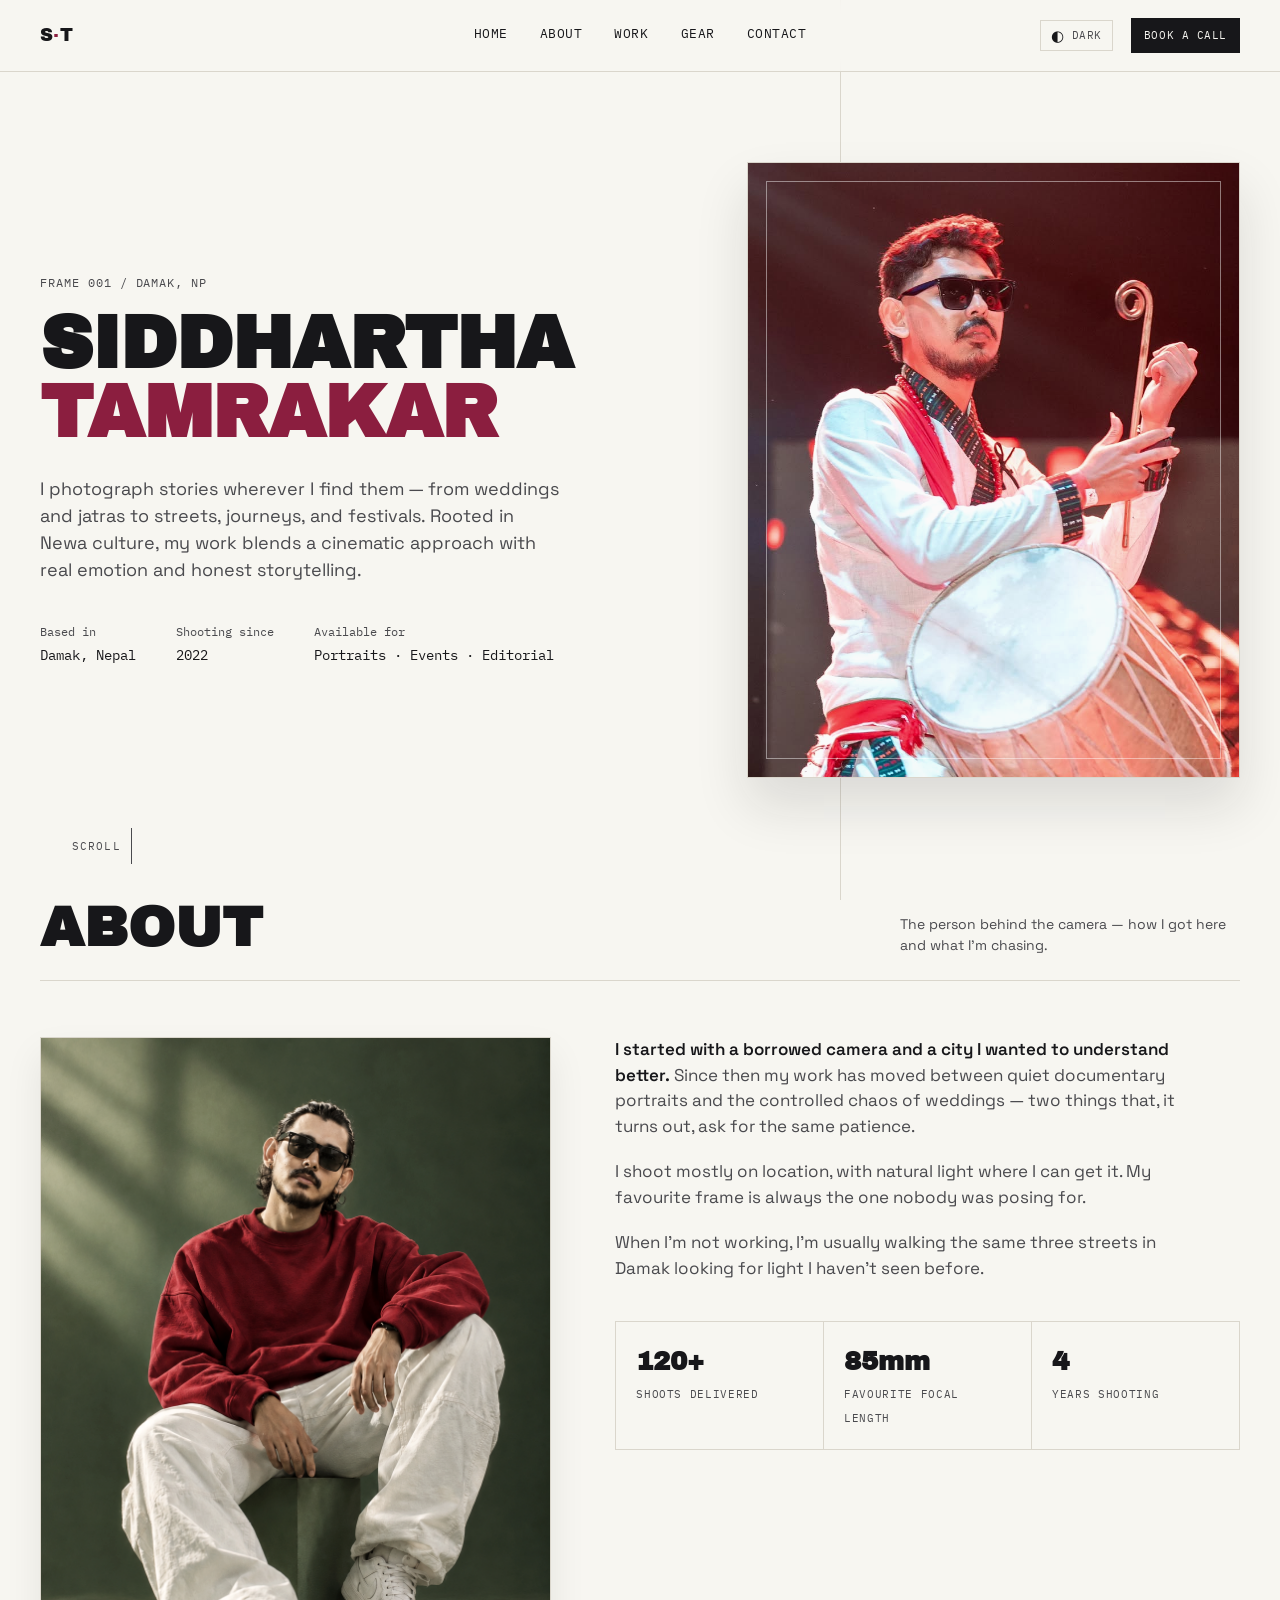
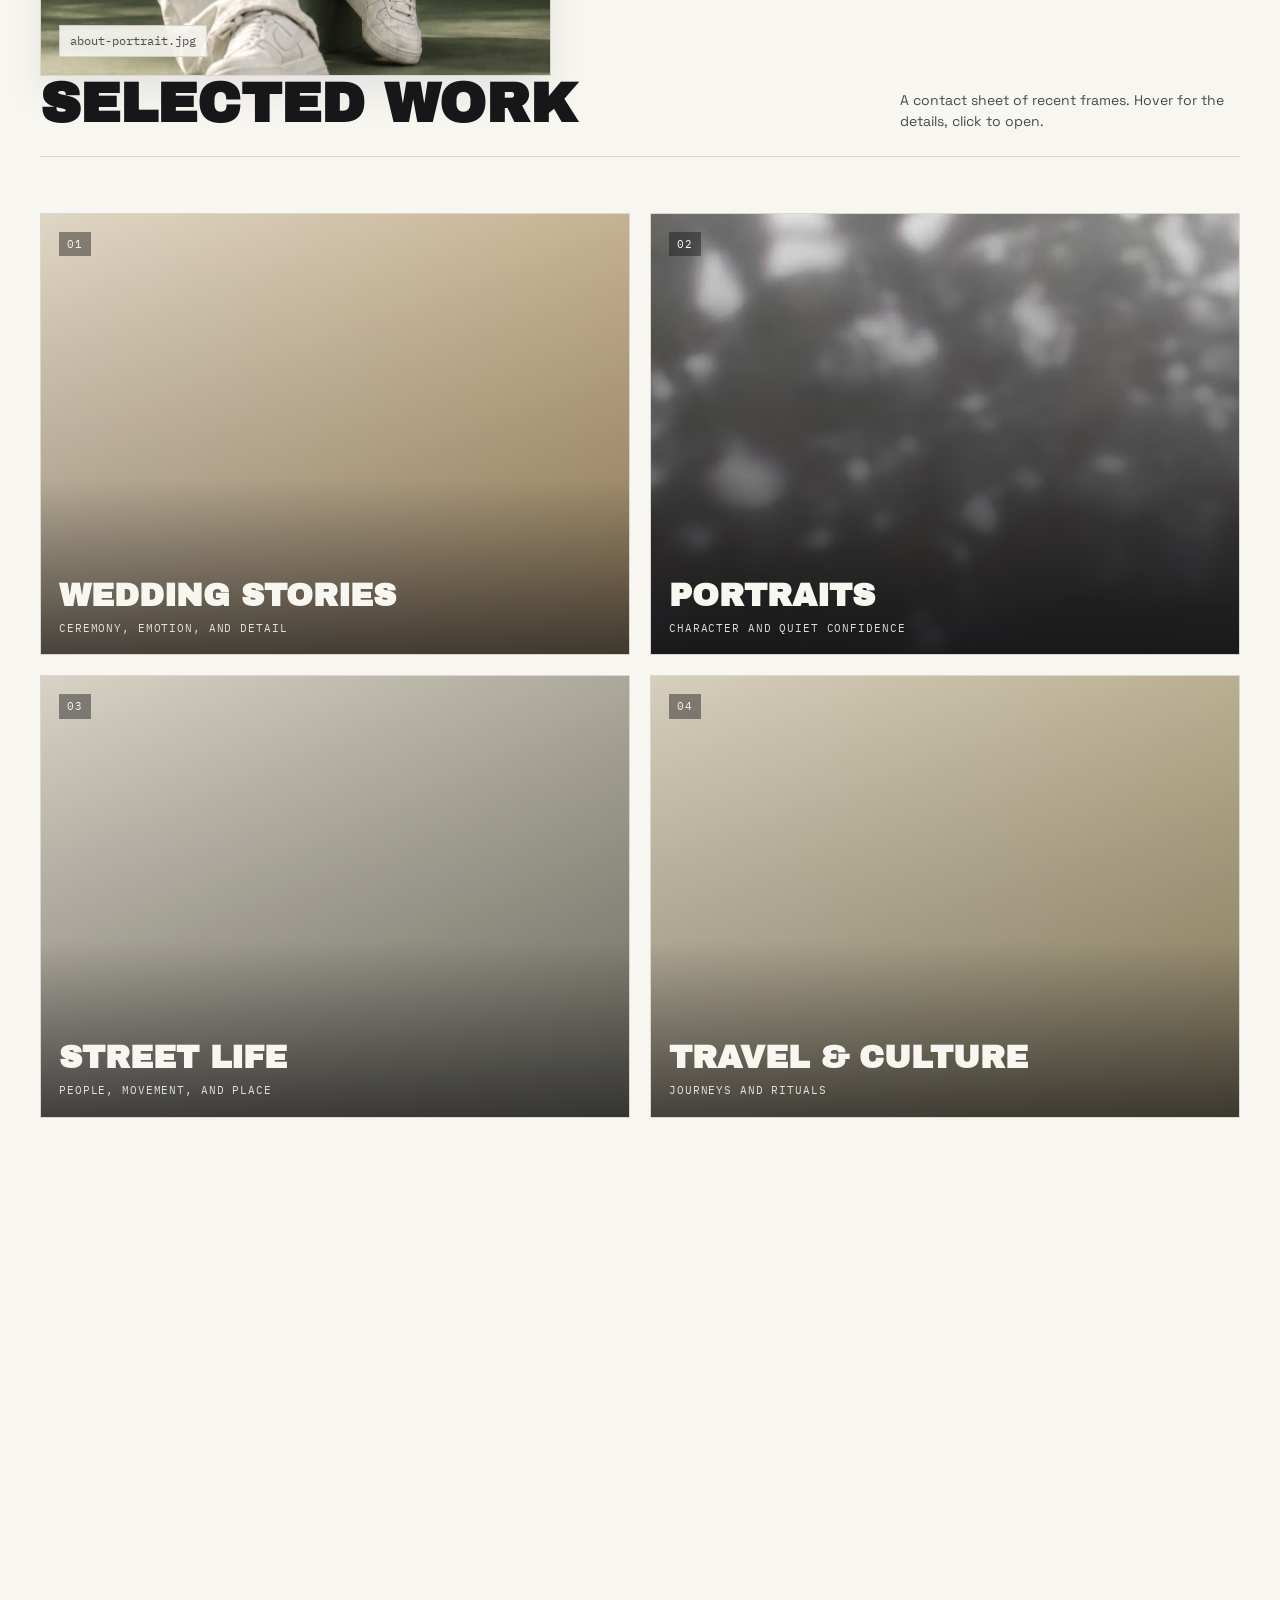
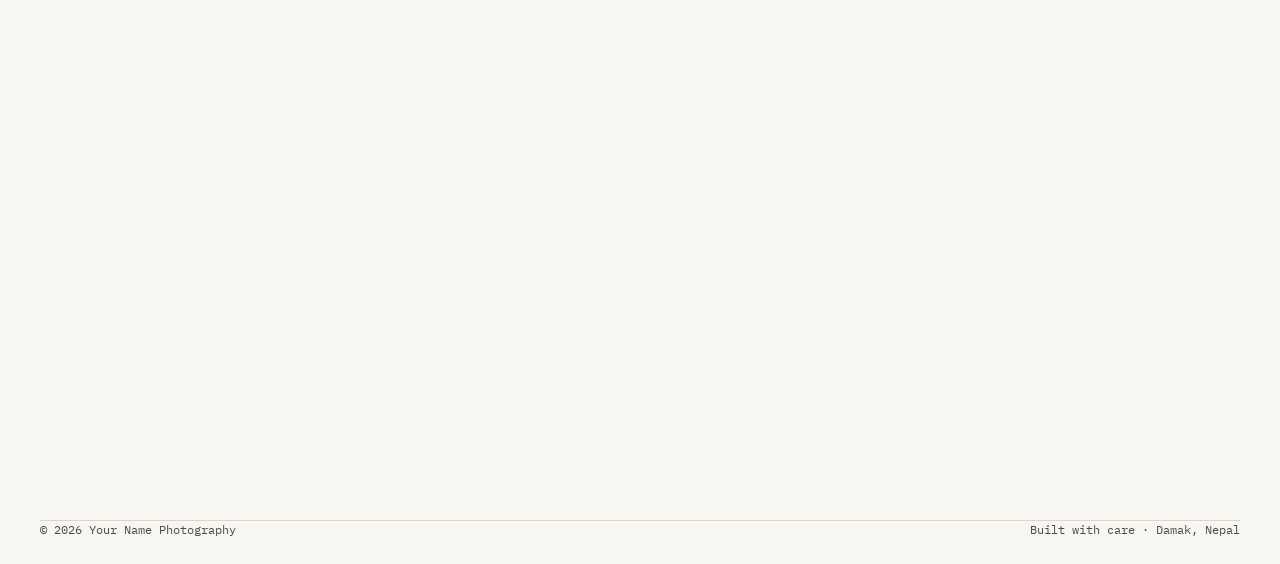
==== index.html @ 1f41a369 "Add portfolio website" ====
<!DOCTYPE html>
<html lang="en">
<head>
<meta charset="UTF-8">
<meta name="viewport" content="width=device-width, initial-scale=1.0">
<title>Your Name — Photographer</title>
<link rel="preconnect" href="https://fonts.googleapis.com">
<link href="https://fonts.googleapis.com/css2?family=Archivo+Black&family=Space+Grotesk:wght@400;500;600;700&family=IBM+Plex+Mono:wght@400;500&display=swap" rel="stylesheet">
<link rel="stylesheet" href="style.css">
</head>
<body id="home">

<header>
  <nav>
    <div class="logo">S<span>·</span>T</div>
    <div class="navlinks" id="navlinks">
      <a href="#home">Home</a>
      <a href="#about">About</a>
      <a href="#work">Work</a>
      <a href="#gear">Gear</a>
      <a href="#contact">Contact</a>
    </div>
    <button class="navtoggle" id="navtoggle" aria-label="Toggle menu">
      <span></span><span></span>
    </button>
    <div class="nav-actions">
      <button class="theme-toggle" id="themeToggle" type="button" aria-label="Switch to dark mode" aria-pressed="false">
        <span class="theme-icon" aria-hidden="true">◐</span>
        <span class="theme-label">Dark</span>
      </button>
      <a class="book-call" href="#contact">Book a call</a>
    </div>
  </nav>
</header>

<section class="hero wrap">
  <div class="hero-layout">
    <div class="hero-copy">
      <div class="frame-counter">FRAME 001 / DAMAK, NP</div>
      <h1>Siddhartha<em>Tamrakar</em></h1>
      <p class="hero-sub">
I photograph stories wherever I find them — from weddings and jatras to streets, journeys, and festivals. Rooted in Newa culture, my work blends a cinematic approach with real emotion and honest storytelling.</p>
      <div class="hero-meta">
        <div>Based in<span>Damak, Nepal</span></div>
        <div>Shooting since<span>2022</span></div>
        <div>Available for<span>Portraits · Events · Editorial</span></div>
      </div>
    </div>
    <div class="hero-visual">
      <div class="hero-photo-frame">
        <img src="IMG_0048.JPG" alt="Portrait photograph of Siddhartha Tamrakar">
      </div>
    </div>
  </div>
  <div class="scroll-cue">Scroll</div>
</section>

<section id="about" class="wrap">
  <div class="section-head">
    <h2>About</h2>
    <p>The person behind the camera — how I got here and what I'm chasing.</p>
  </div>
  <div class="about">
    <div class="about-portrait">
      <img src="205237D0-68EC-4DF3-890B-F07B22577F4A.PNG" alt="Portrait photograph of Siddhartha Tamrakar">
      <span>about-portrait.jpg</span>
    </div>
    <div class="about-body">
      <p><strong>I started with a borrowed camera and a city I wanted to understand better.</strong> Since then my work has moved between quiet documentary portraits and the controlled chaos of weddings — two things that, it turns out, ask for the same patience.</p>
      <p>I shoot mostly on location, with natural light where I can get it. My favourite frame is always the one nobody was posing for.</p>
      <p>When I'm not working, I'm usually walking the same three streets in Damak looking for light I haven't seen before.</p>
      <div class="fact-strip">
        <div class="fact"><b>120+</b><span>Shoots delivered</span></div>
        <div class="fact"><b>85mm</b><span>Favourite focal length</span></div>
        <div class="fact"><b>4</b><span>Years shooting</span></div>
      </div>
    </div>
  </div>
</section>

<section id="work" class="wrap">
  <div class="section-head">
    <h2>Selected Work</h2>
    <p>A contact sheet of recent frames. Hover for the details, click to open.</p>
  </div>
  <div class="contact-sheet" id="sheet"></div>
</section>

<section id="gear" class="wrap">
  <div class="section-head">
    <h2>Camera Specs</h2>
    <p>The cameras and lenses I use to shape each frame.</p>
  </div>
  <div class="gear-layout">
    <div class="gear-list">
      <article class="gear-item">
        <span class="gear-index">01</span>
        <div>
          <h3>Sony Alpha 7 IV</h3>
          <p>Sigma 24-70mm f/2.8</p>
          <p>Sigma 85mm f/1.8</p>
        </div>
      </article>
      <article class="gear-item">
        <span class="gear-index">02</span>
        <div>
          <h3>Nikon Z5</h3>
          <p>Nikkor 85mm</p>
        </div>
      </article>
    </div>
    <div class="camera-stage" aria-label="Camera model video">
      <video class="camera-video" autoplay muted loop playsinline>
        <source src="camera-video-boomerang.mp4" type="video/mp4">
        Your browser does not support the camera model video.
      </video>
    </div>
  </div>
</section>

<section id="contact" class="wrap">
  <div class="section-head">
    <h2>Contact</h2>
    <p>Working on something? Tell me about it.</p>
  </div>
  <div class="contact-grid">
    <div class="contact-info">
      <p>Open for portrait sessions, weddings, and editorial work across Koshi Province and beyond. Usually replies within a day.</p>
      <div class="contact-line"><span>Email</span><a href="mailto:tamotsiddharth99@gmail.com">tamotsiddharth99@gmail.com</a></div>
      <div class="contact-line"><span>Phone</span><a href="tel:+9770000000000">+977 9812304533</a></div>
      <div class="contact-line"><span>WhatsApp</span><a href="https://wa.me/9779812304533" target="_blank" rel="noopener">+977 9812304533</a></div>
      <div class="contact-line"><span>Instagram</span><a href="https://www.instagram.com/new3ar_echoscarps" target="_blank">@new3ar_echoscarps</a></div>
      <div class="contact-line"><span>Location</span><span>Damak, Nepal</span></div>
    </div>
    <form id="contactForm">
      <div class="field">
        <label for="name">Name</label>
        <input id="name" name="name" type="text" required>
      </div>
      <div class="field">
        <label for="email">Email</label>
        <input id="email" name="email" type="email" required>
      </div>
      <div class="field">
        <label for="message">What are you shooting?</label>
        <textarea id="message" name="message" rows="4" required></textarea>
      </div>
      <button class="submit-btn" type="submit">Send message</button>
      <p class="form-note">Your message will open in Gmail, ready to send.</p>
    </form>
  </div>
</section>

<footer class="wrap">
  <div>© <span id="year"></span> Your Name Photography</div>
  <div>Built with care · Damak, Nepal</div>
</footer>

<script src="script.js"></script>

</body>
</html>
---- style.css ----
:root{
    --paper:#F7F6F1;
    --paper-dim:#EFEDE6;
    --ink:#17171A;
    --ink-soft:#4A4A4E;
    --line:#DAD6CC;
    --accent:#8B1E3F;
    --accent-soft:rgba(139,30,63,0.08);
    --header-bg:rgba(247,246,241,0.85);
    --mono:'IBM Plex Mono', monospace;
    --display:'Archivo Black', sans-serif;
    --body:'Space Grotesk', sans-serif;
  }

  body.dark-mode{
    --paper:#17171A;
    --paper-dim:#242428;
    --ink:#F7F6F1;
    --ink-soft:#B8B5AE;
    --line:#3A393B;
    --accent:#D56A83;
    --accent-soft:rgba(213,106,131,0.14);
    --header-bg:rgba(23,23,26,0.88);
  }

  *{box-sizing:border-box; margin:0; padding:0;}

  html{scroll-behavior:smooth;}

  body{
    background:var(--paper);
    color:var(--ink);
    font-family:var(--body);
    line-height:1.5;
    overflow-x:hidden;
  }

  @media (prefers-reduced-motion: reduce){
    html{scroll-behavior:auto;}
    *{animation-duration:0.01ms !important; transition-duration:0.01ms !important;}
  }

  a{color:inherit;}

  ::selection{background:var(--accent); color:var(--paper);}

  /* ---------- utility ---------- */
  .wrap{max-width:1200px; margin:0 auto; padding:0;}
  .eyebrow{
    font-family:var(--mono);
    font-size:12px;
    letter-spacing:0.12em;
    text-transform:uppercase;
    color:var(--accent);
    display:flex;
    align-items:center;
    gap:10px;
  }
  .eyebrow::before{
    content:'';
    width:22px; height:1px;
    background:var(--accent);
    display:inline-block;
  }
  :focus-visible{outline:2px solid var(--accent); outline-offset:3px;}

  /* ---------- nav ---------- */
  header{
    position:fixed; top:0; left:0; right:0;
    z-index:100;
    background:var(--header-bg);
    backdrop-filter:blur(8px);
    border-bottom:1px solid var(--line);
  }
  nav{
    max-width:1200px; margin:0 auto; padding:18px 0;
    display:flex; align-items:center; justify-content:space-between;
  }
  .logo{
    font-family:var(--display);
    font-size:18px;
    letter-spacing:0.02em;
  }
  .logo span{color:var(--accent);}
  .navlinks{
    position:absolute;
    left:50%;
    transform:translateX(-50%);
    display:flex; gap:32px;
    font-family:var(--mono);
    font-size:13px;
    letter-spacing:0.04em;
    text-transform:uppercase;
  }
  .navlinks a{
    text-decoration:none;
    position:relative;
    padding-bottom:4px;
  }
  .navlinks a::after{
    content:'';
    position:absolute; left:0; bottom:0;
    width:0; height:1px;
    background:var(--accent);
    transition:width 0.25s ease;
  }
  .navlinks a:hover::after{width:100%;}
  .nav-actions{
    display:flex;
    align-items:center;
    gap:18px;
    margin-left:auto;
  }
  .theme-toggle{
    display:flex;
    align-items:center;
    gap:7px;
    background:none;
    border:1px solid var(--line);
    color:var(--ink-soft);
    padding:7px 10px;
    font-family:var(--mono);
    font-size:11px;
    text-transform:uppercase;
    letter-spacing:0.05em;
    cursor:pointer;
  }
  .theme-icon{font-size:15px; line-height:1; color:var(--ink);}
  .book-call{
    background:var(--ink);
    color:var(--paper);
    padding:9px 13px;
    font-family:var(--mono);
    font-size:11px;
    text-decoration:none;
    text-transform:uppercase;
    letter-spacing:0.05em;
    transition:background 0.25s ease, color 0.25s ease;
  }
  .book-call:hover{background:var(--accent); color:var(--paper);}
  .navtoggle{display:none; flex-direction:column; gap:5px; background:none; border:none; cursor:pointer; padding:6px;}
  .navtoggle span{width:22px; height:2px; background:var(--ink);}

  /* ---------- hero ---------- */
  .hero{
    min-height:100vh;
    display:flex;
    flex-direction:column;
    justify-content:center;
    padding-top:120px;
    padding-bottom:80px;
    position:relative;
  }
  .hero::before{
    content:'';
    position:absolute;
    top:0; right:0;
    width:1px; height:100%;
    background:var(--line);
    left:calc(100% - 33.3%);
  }
  .hero-layout{
    display:grid;
    grid-template-columns:1.15fr 0.85fr;
    gap:40px;
    align-items:center;
    position:relative;
    z-index:1;
  }
  .hero-copy{
    display:flex;
    flex-direction:column;
    justify-content:center;
  }
  .frame-counter{
    font-family:var(--mono);
    font-size:12px;
    color:var(--ink-soft);
    letter-spacing:0.08em;
  }
  .hero h1{
    font-family:var(--display);
    font-size:clamp(40px, 5.7vw, 84px);
    line-height:0.94;
    letter-spacing:-0.01em;
    margin:18px 0 28px;
    text-transform:uppercase;
    max-width:calc(66.7% - 20px);
  }
  .hero h1 em{
    font-style:normal;
    color:var(--accent);
    display:block;
  }
  .hero-sub{
    max-width:520px;
    font-size:18px;
    color:var(--ink-soft);
    margin-bottom:40px;
  }
  .hero-visual{
    display:flex;
    justify-content:center;
    align-items:center;
  }
  .hero-photo-frame{
    position:relative;
    width:min(100%, 540px);
    aspect-ratio:4 / 5;
    overflow:hidden;
    border:1px solid var(--line);
    background:var(--paper-dim);
    box-shadow:0 28px 50px rgba(23,23,26,0.12);
  }
  .hero-photo-frame::before{
    content:'';
    position:absolute;
    inset:18px;
    border:1px solid rgba(255,255,255,0.45);
    z-index:1;
    pointer-events:none;
  }
  .hero-photo-frame img{
    width:100%;
    height:100%;
    object-fit:cover;
    display:block;
    filter:saturate(0.9) contrast(1.05) brightness(0.98);
  }
  .hero-meta{
    display:flex; gap:40px; flex-wrap:wrap;
    font-family:var(--mono);
    font-size:12px;
    color:var(--ink-soft);
  }
  .hero-meta div span{
    display:block;
    color:var(--ink);
    font-size:14px;
    margin-top:4px;
  }
  .scroll-cue{
    position:absolute;
    bottom:36px; left:32px;
    font-family:var(--mono);
    font-size:11px;
    letter-spacing:0.1em;
    text-transform:uppercase;
    color:var(--ink-soft);
    display:flex; align-items:center; gap:10px;
  }
  .scroll-cue::after{
    content:'';
    width:1px; height:36px;
    background:var(--ink-soft);
    animation:pulse 2s ease-in-out infinite;
  }
  @keyframes pulse{
    0%,100%{opacity:0.2; transform:scaleY(0.6); transform-origin:top;}
    50%{opacity:1; transform:scaleY(1); transform-origin:top;}
  }

  /* ---------- section shell ---------- */
  section{padding:120px 0;}
  body.js-enabled section{
    opacity:0;
    transform:translateY(44px);
    transition:opacity 1.15s ease, transform 1.15s cubic-bezier(.16,1,.3,1);
  }
  body.js-enabled section.is-visible{
    opacity:1;
    transform:translateY(0);
  }
  body.js-enabled .hero{opacity:1; transform:none;}
  .section-head{
    display:flex;
    justify-content:space-between;
    align-items:flex-end;
    margin-bottom:56px;
    padding-bottom:24px;
    border-bottom:1px solid var(--line);
    gap:24px; flex-wrap:wrap;
  }
  .section-head h2{
    font-family:var(--display);
    font-size:clamp(32px,5vw,56px);
    text-transform:uppercase;
    line-height:1;
  }
  .section-head p{
    max-width:340px;
    color:var(--ink-soft);
    font-size:14px;
  }

  /* ---------- camera specs ---------- */
  .gear-layout{
    display:grid;
    grid-template-columns:1fr 1fr;
    gap:64px;
    align-items:stretch;
  }
  .gear-list{border-top:1px solid var(--line);}
  .gear-item{
    display:grid;
    grid-template-columns:54px 1fr;
    gap:18px;
    padding:28px 0;
    border-bottom:1px solid var(--line);
  }
  .gear-index{
    font-family:var(--mono);
    font-size:12px;
    color:var(--accent);
  }
  .gear-item h3{
    font-family:var(--display);
    font-size:clamp(20px,2.4vw,30px);
    line-height:1.05;
    text-transform:uppercase;
    margin-bottom:14px;
  }
  .gear-item p{
    color:var(--ink-soft);
    font-family:var(--mono);
    font-size:13px;
    margin-top:6px;
  }
  .camera-stage{
    min-height:320px;
    background:var(--paper-dim);
    border:1px solid var(--line);
    display:flex;
    align-items:center;
    justify-content:center;
    flex-direction:column;
    gap:30px;
    perspective:700px;
  }
  .camera-video{
    display:block;
    width:100%;
    max-height:320px;
    aspect-ratio:16/9;
    object-fit:cover;
    background:var(--ink);
    border:1px solid var(--line);
  }
  .camera-placeholder{
    width:190px;
    height:128px;
    position:relative;
    transform:rotateY(-18deg) rotateX(8deg);
    transform-style:preserve-3d;
  }
  .camera-body-shape{
    position:absolute;
    inset:18px 0 0;
    background:var(--ink);
    border:2px solid var(--accent);
    border-radius:10px 12px 8px 8px;
    box-shadow:18px 12px 0 rgba(23,23,26,0.16);
  }
  .camera-body-shape::before{
    content:'';
    position:absolute;
    left:24px;
    top:-17px;
    width:62px;
    height:20px;
    background:var(--ink);
    border:2px solid var(--accent);
    border-bottom:0;
    border-radius:7px 7px 0 0;
  }
  .camera-body-shape span{
    position:absolute;
    top:18px;
    right:18px;
    width:20px;
    height:8px;
    background:var(--accent);
  }
  .camera-lens-shape{
    position:absolute;
    top:36px;
    left:70px;
    width:70px;
    height:70px;
    border:10px solid var(--ink);
    outline:2px solid var(--accent);
    border-radius:50%;
    background:radial-gradient(circle at 35% 30%, var(--accent), #25252a 38%, #09090a 70%);
    transform:translateZ(18px);
  }
  .camera-stage-label{
    font-family:var(--mono);
    font-size:11px;
    letter-spacing:0.08em;
    color:var(--ink-soft);
  }

  /* ---------- about ---------- */
  .about{
    display:grid;
    grid-template-columns:0.9fr 1.1fr;
    gap:64px;
    align-items:start;
  }
  .about-portrait{
    aspect-ratio:4/5;
    background-image:url('205237D0-68EC-4DF3-890B-F07B22577F4A.PNG');
    background-size:cover;
    background-position:center;
    border:1px solid var(--line);
    position:relative;
    display:flex; align-items:flex-end;
    padding:18px;
    box-shadow:0 18px 35px rgba(23,23,26,0.08);
  }
  .about-portrait img{
    position:absolute;
    inset:0;
    width:100%;
    height:100%;
    object-fit:cover;
    object-position:center;
    filter:saturate(0.9) contrast(1.05);
  }
  .about-portrait span{
    position:relative;
    z-index:1;
    font-family:var(--mono);
    font-size:12px;
    color:var(--ink-soft);
    background:var(--paper);
    padding:6px 10px;
    border:1px solid var(--line);
    opacity:0.9;
  }
  .about-body p{
    font-size:17px;
    color:var(--ink-soft);
    margin-bottom:20px;
    max-width:52ch;
  }
  .about-body p strong{color:var(--ink); font-weight:600;}
  .fact-strip{
    display:grid;
    grid-template-columns:repeat(3,1fr);
    gap:1px;
    background:var(--line);
    border:1px solid var(--line);
    margin-top:40px;
  }
  .fact{
    background:var(--paper);
    padding:20px;
  }
  .fact b{
    font-family:var(--display);
    font-size:26px;
    display:block;
  }
  .fact span{
    font-family:var(--mono);
    font-size:11px;
    text-transform:uppercase;
    letter-spacing:0.06em;
    color:var(--ink-soft);
  }

  /* ---------- work / contact sheet ---------- */
  .contact-sheet{
    display:grid;
    grid-template-columns:repeat(2, minmax(0, 1fr));
    gap:20px;
  }
  .category-card{
    position:relative;
    display:block;
    aspect-ratio:4/3;
    text-decoration:none;
    border:1px solid var(--line);
    overflow:hidden;
    background:var(--paper-dim);
    transition:transform 0.3s ease, border-color 0.3s ease;
  }
  .category-card:hover{
    transform:translateY(-4px);
    border-color:var(--accent);
  }
  .category-card-image{
    position:absolute; inset:0;
    background:linear-gradient(135deg, var(--hue1,#DCD6C6), var(--hue2,#B7AF98));
    filter:saturate(0.9) contrast(1.05);
  }
  .category-card-image::before{
    content:'';
    position:absolute; inset:0;
    background:linear-gradient(to top, rgba(23,23,26,0.72), rgba(23,23,26,0.18) 40%, rgba(23,23,26,0.04));
  }
  .category-card-overlay{
    position:absolute; inset:0;
    z-index:1;
    display:flex;
    flex-direction:column;
    justify-content:space-between;
    padding:18px;
  }
  .category-tag{
    align-self:flex-start;
    font-family:var(--mono);
    font-size:11px;
    color:var(--paper);
    background:rgba(23,23,26,0.45);
    padding:4px 8px;
    letter-spacing:0.08em;
  }
  .category-copy{
    color:var(--paper);
  }
  .category-copy h3{
    font-family:var(--display);
    font-size:clamp(22px, 2.5vw, 36px);
    line-height:1;
    text-transform:uppercase;
    margin-bottom:8px;
  }
  .category-copy p{
    font-family:var(--mono);
    font-size:11px;
    letter-spacing:0.08em;
    text-transform:uppercase;
    color:rgba(247,246,241,0.88);
  }

  /* ---------- skills / kit ---------- */
  .kit{
    display:grid;
    grid-template-columns:repeat(2, 1fr);
    gap:1px;
    background:var(--line);
    border:1px solid var(--line);
  }
  .kit-row{
    background:var(--paper);
    padding:22px 26px;
    display:flex;
    justify-content:space-between;
    align-items:center;
    gap:16px;
  }
  .kit-row .name{font-size:16px; font-weight:500;}
  .kit-row .desc{font-size:13px; color:var(--ink-soft); margin-top:4px;}
  .kit-tag{
    font-family:var(--mono);
    font-size:11px;
    text-transform:uppercase;
    letter-spacing:0.05em;
    color:var(--accent);
    border:1px solid var(--accent);
    padding:4px 9px;
    white-space:nowrap;
  }

  /* ---------- contact ---------- */
  .contact-grid{
    display:grid;
    grid-template-columns:0.9fr 1.1fr;
    gap:64px;
  }
  .contact-info p{color:var(--ink-soft); font-size:16px; max-width:40ch; margin-bottom:28px;}
  .contact-line{
    display:flex; justify-content:space-between;
    padding:14px 0;
    border-bottom:1px solid var(--line);
    font-family:var(--mono);
    font-size:13px;
  }
  .contact-line span:first-child{color:var(--ink-soft); text-transform:uppercase; letter-spacing:0.06em;}
  .contact-line a{text-decoration:none; border-bottom:1px solid var(--accent);}

  form{display:flex; flex-direction:column; gap:18px;}
  .field{display:flex; flex-direction:column; gap:8px;}
  .field label{
    font-family:var(--mono);
    font-size:11px;
    text-transform:uppercase;
    letter-spacing:0.06em;
    color:var(--ink-soft);
  }
  .field input, .field textarea{
    background:transparent;
    border:none;
    border-bottom:1px solid var(--line);
    padding:10px 2px;
    font-family:var(--body);
    font-size:16px;
    color:var(--ink);
    resize:vertical;
  }
  .field input:focus, .field textarea:focus{
    outline:none;
    border-bottom-color:var(--accent);
  }
  .submit-btn{
    align-self:flex-start;
    margin-top:10px;
    background:var(--ink);
    color:var(--paper);
    border:none;
    font-family:var(--mono);
    font-size:13px;
    text-transform:uppercase;
    letter-spacing:0.08em;
    padding:14px 28px;
    cursor:pointer;
    transition:background 0.25s ease;
  }
  .submit-btn:hover{background:var(--accent);}
  .form-note{font-size:12px; color:var(--ink-soft); font-family:var(--mono);}

  footer{
    border-top:1px solid var(--line);
    padding:28px 0;
    font-family:var(--mono);
    font-size:12px;
    color:var(--ink-soft);
    display:flex; justify-content:space-between; flex-wrap:wrap; gap:10px;
  }

  /* ---------- responsive ---------- */
  @media (max-width:860px){
    .wrap{padding:0 32px;}
    nav{padding:18px 32px;}
    .navlinks{
      position:fixed; top:60px; left:0; right:0;
      background:var(--paper);
      border-bottom:1px solid var(--line);
      flex-direction:column;
      padding:20px 32px;
      gap:18px;
      transform:translateY(-120%);
      transition:transform 0.3s ease;
    }
    .navlinks.open{transform:translateY(0);}
    .navtoggle{display:flex;}
    .nav-actions{margin-left:auto; gap:8px;}
    .theme-label{display:none;}
    .book-call{padding:8px 10px;}
    .hero-layout{grid-template-columns:1fr;}
    .hero h1{max-width:none;}
    .about, .contact-grid{grid-template-columns:1fr;}
    .gear-layout{grid-template-columns:1fr; gap:40px;}
    .contact-sheet{grid-template-columns:repeat(2,1fr);}
    .kit{grid-template-columns:1fr;}
    .hero::before{display:none;}
    .fact-strip{grid-template-columns:1fr;}
  }
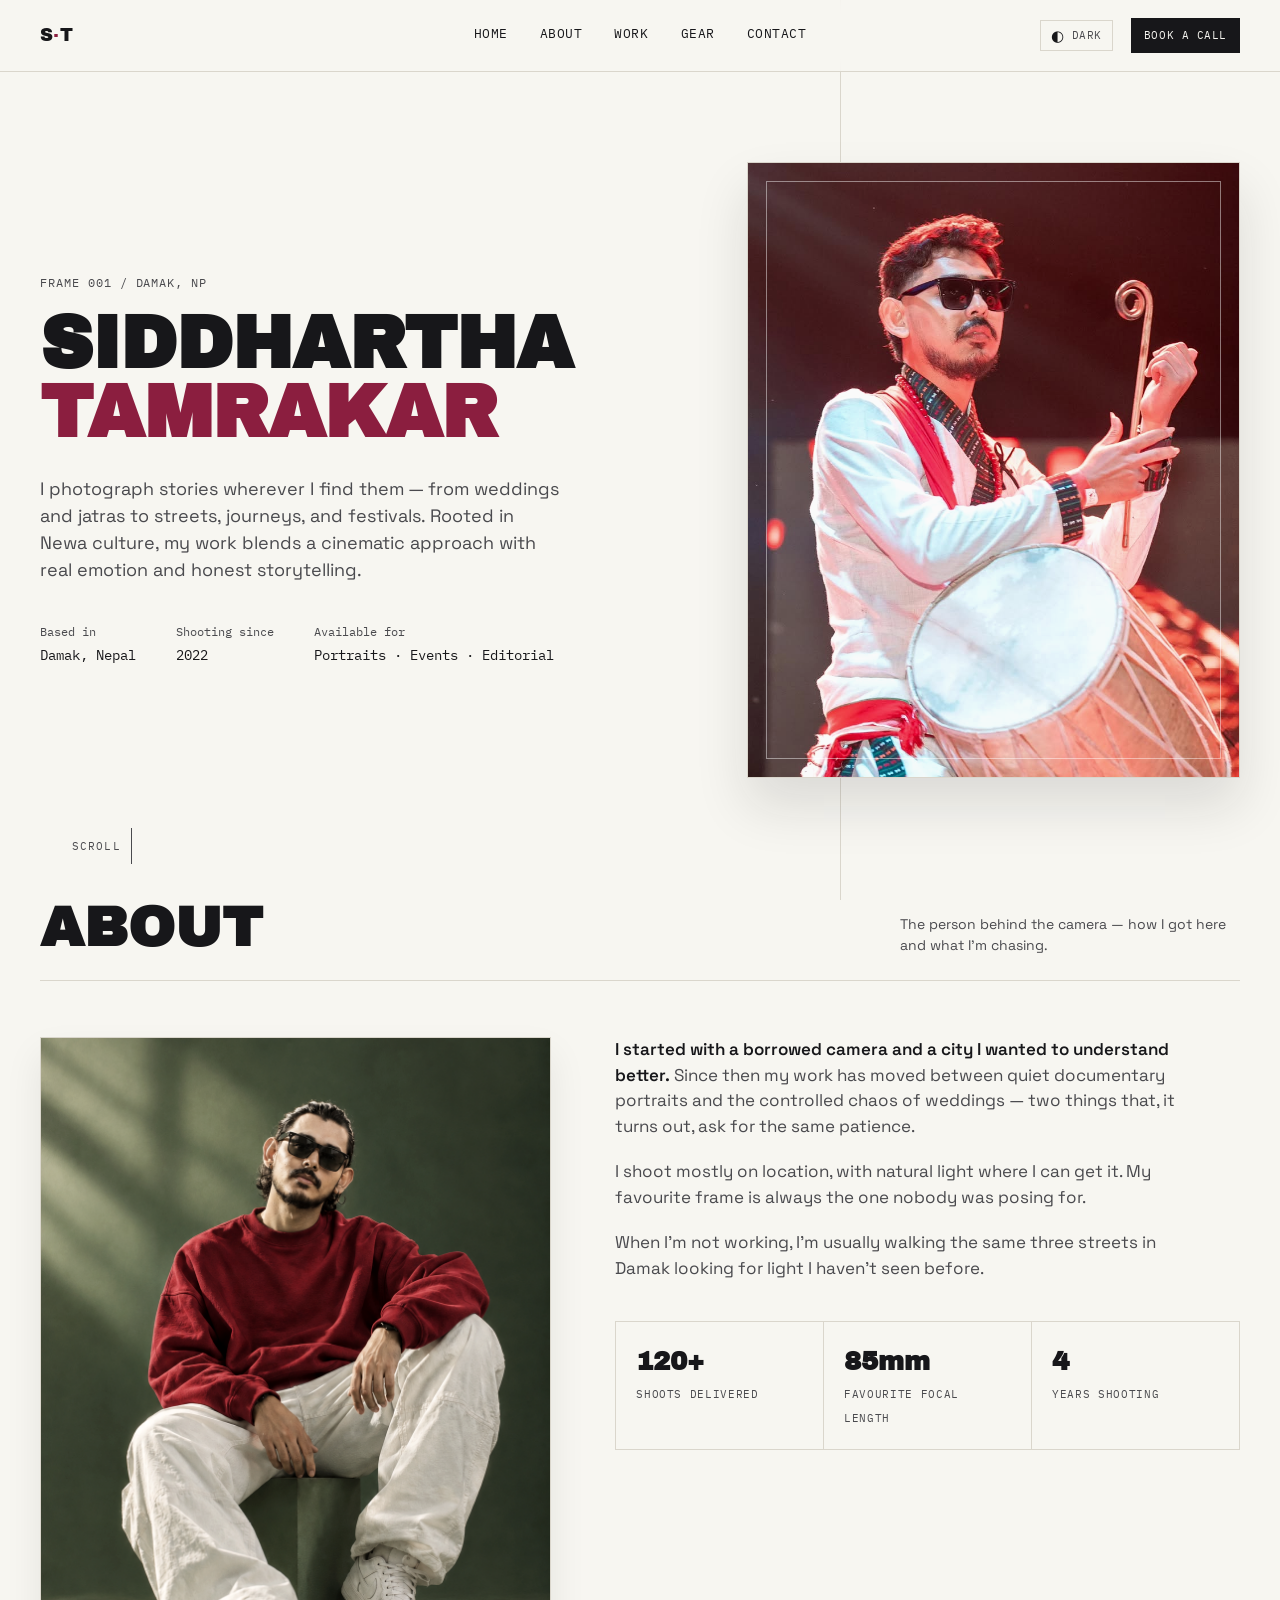
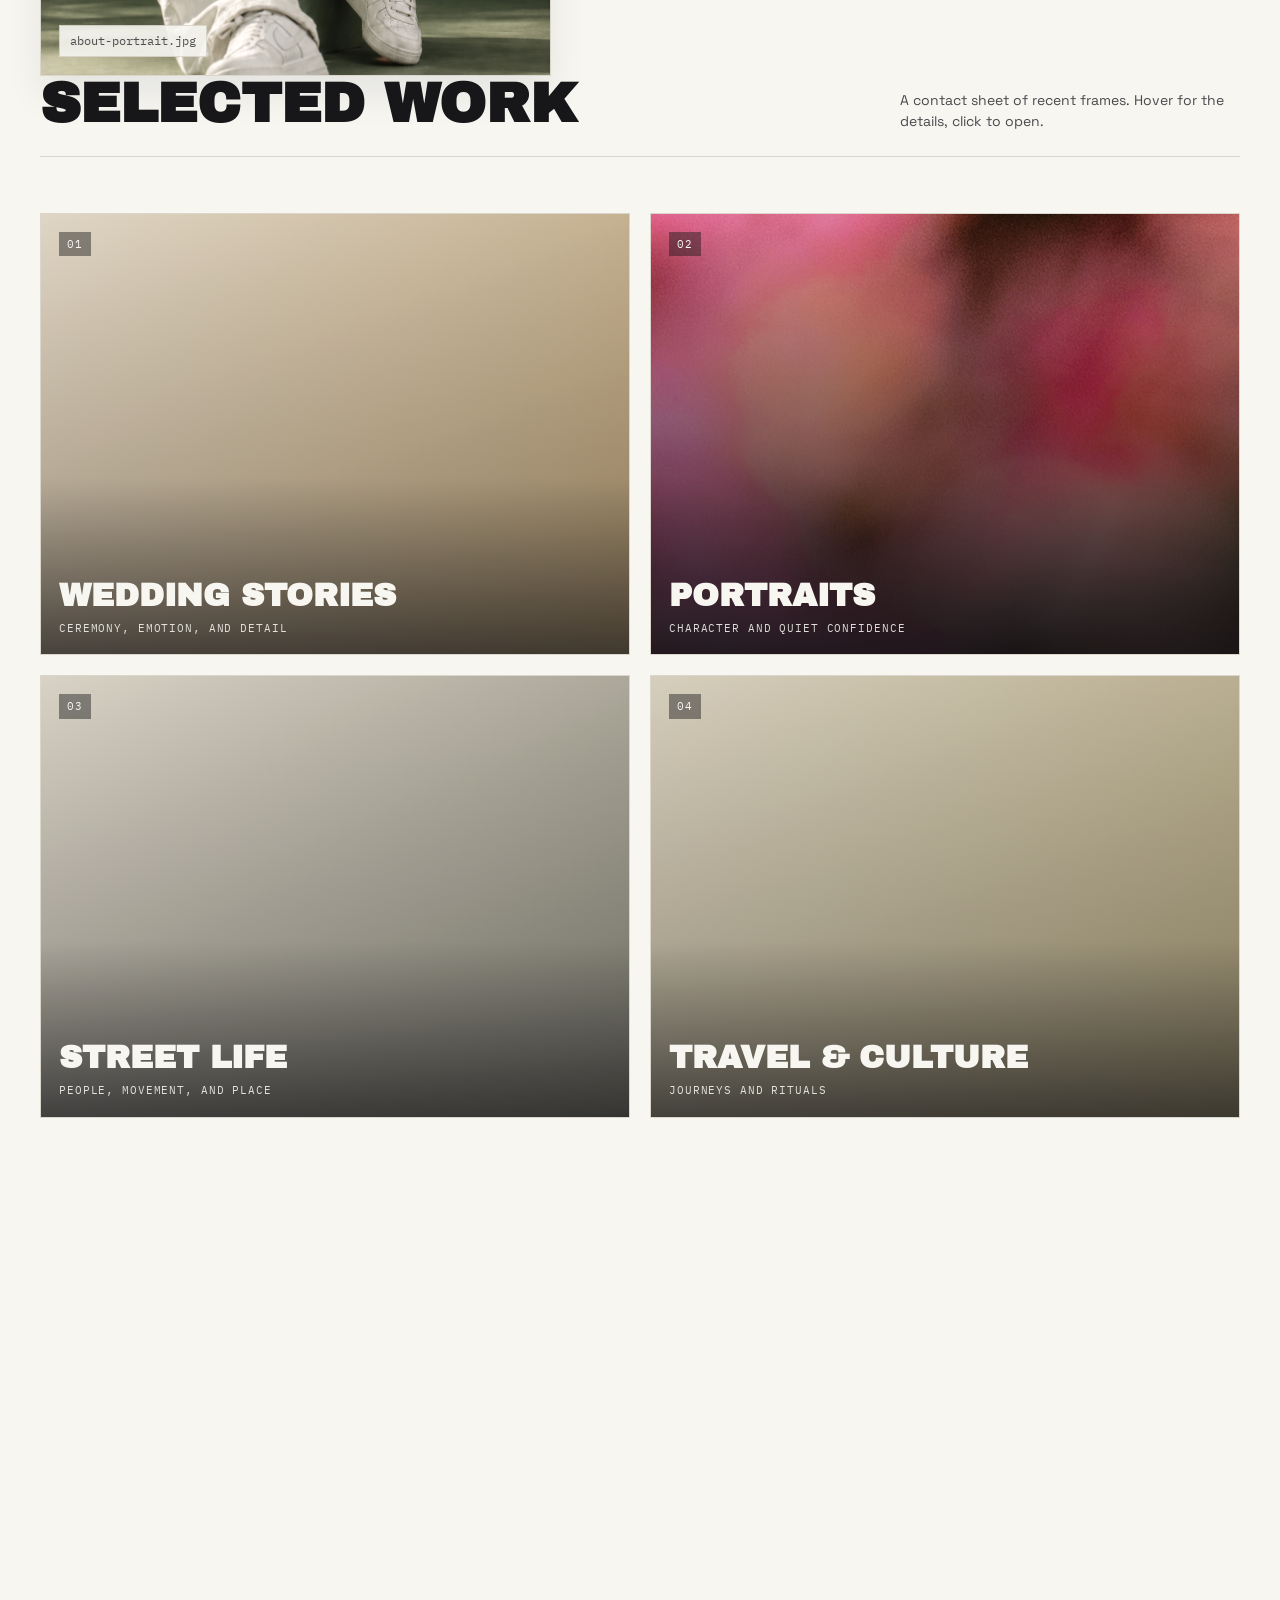
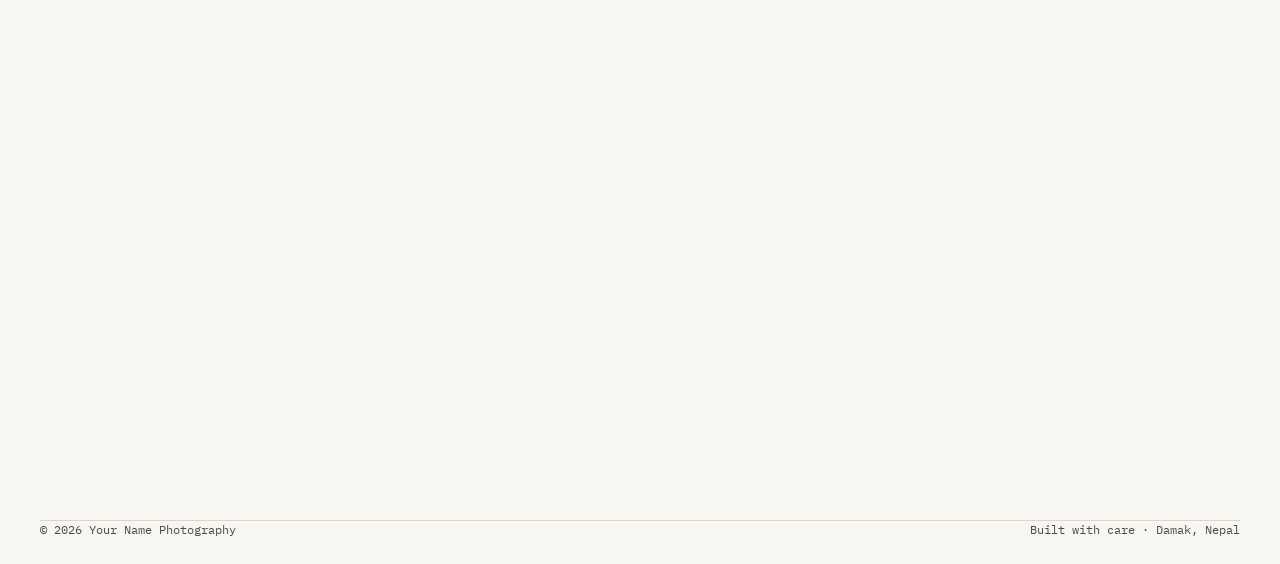
==== commit c6ccd816: "Restore portfolio gallery assets" ====
--- a/index.html
+++ b/index.html
@@ -48,7 +48,7 @@
     </div>
     <div class="hero-visual">
       <div class="hero-photo-frame">
-        <img src="IMG_0048.JPG" alt="Portrait photograph of Siddhartha Tamrakar">
+        <img src="Profile pics/IMG_0048.JPG" alt="Portrait photograph of Siddhartha Tamrakar">
       </div>
     </div>
   </div>
@@ -62,7 +62,7 @@
   </div>
   <div class="about">
     <div class="about-portrait">
-      <img src="205237D0-68EC-4DF3-890B-F07B22577F4A.PNG" alt="Portrait photograph of Siddhartha Tamrakar">
+      <img src="Profile pics/205237D0-68EC-4DF3-890B-F07B22577F4A.PNG" alt="Portrait photograph of Siddhartha Tamrakar">
       <span>about-portrait.jpg</span>
     </div>
     <div class="about-body">
@@ -111,7 +111,7 @@
     </div>
     <div class="camera-stage" aria-label="Camera model video">
       <video class="camera-video" autoplay muted loop playsinline>
-        <source src="camera-video-boomerang.mp4" type="video/mp4">
+        <source src="Video/camera-video-boomerang.mp4" type="video/mp4">
         Your browser does not support the camera model video.
       </video>
     </div>
--- a/style.css
+++ b/style.css
@@ -409,7 +409,7 @@
   }
   .about-portrait{
     aspect-ratio:4/5;
-    background-image:url('205237D0-68EC-4DF3-890B-F07B22577F4A.PNG');
+    background-image:url('Profile pics/205237D0-68EC-4DF3-890B-F07B22577F4A.PNG');
     background-size:cover;
     background-position:center;
     border:1px solid var(--line);
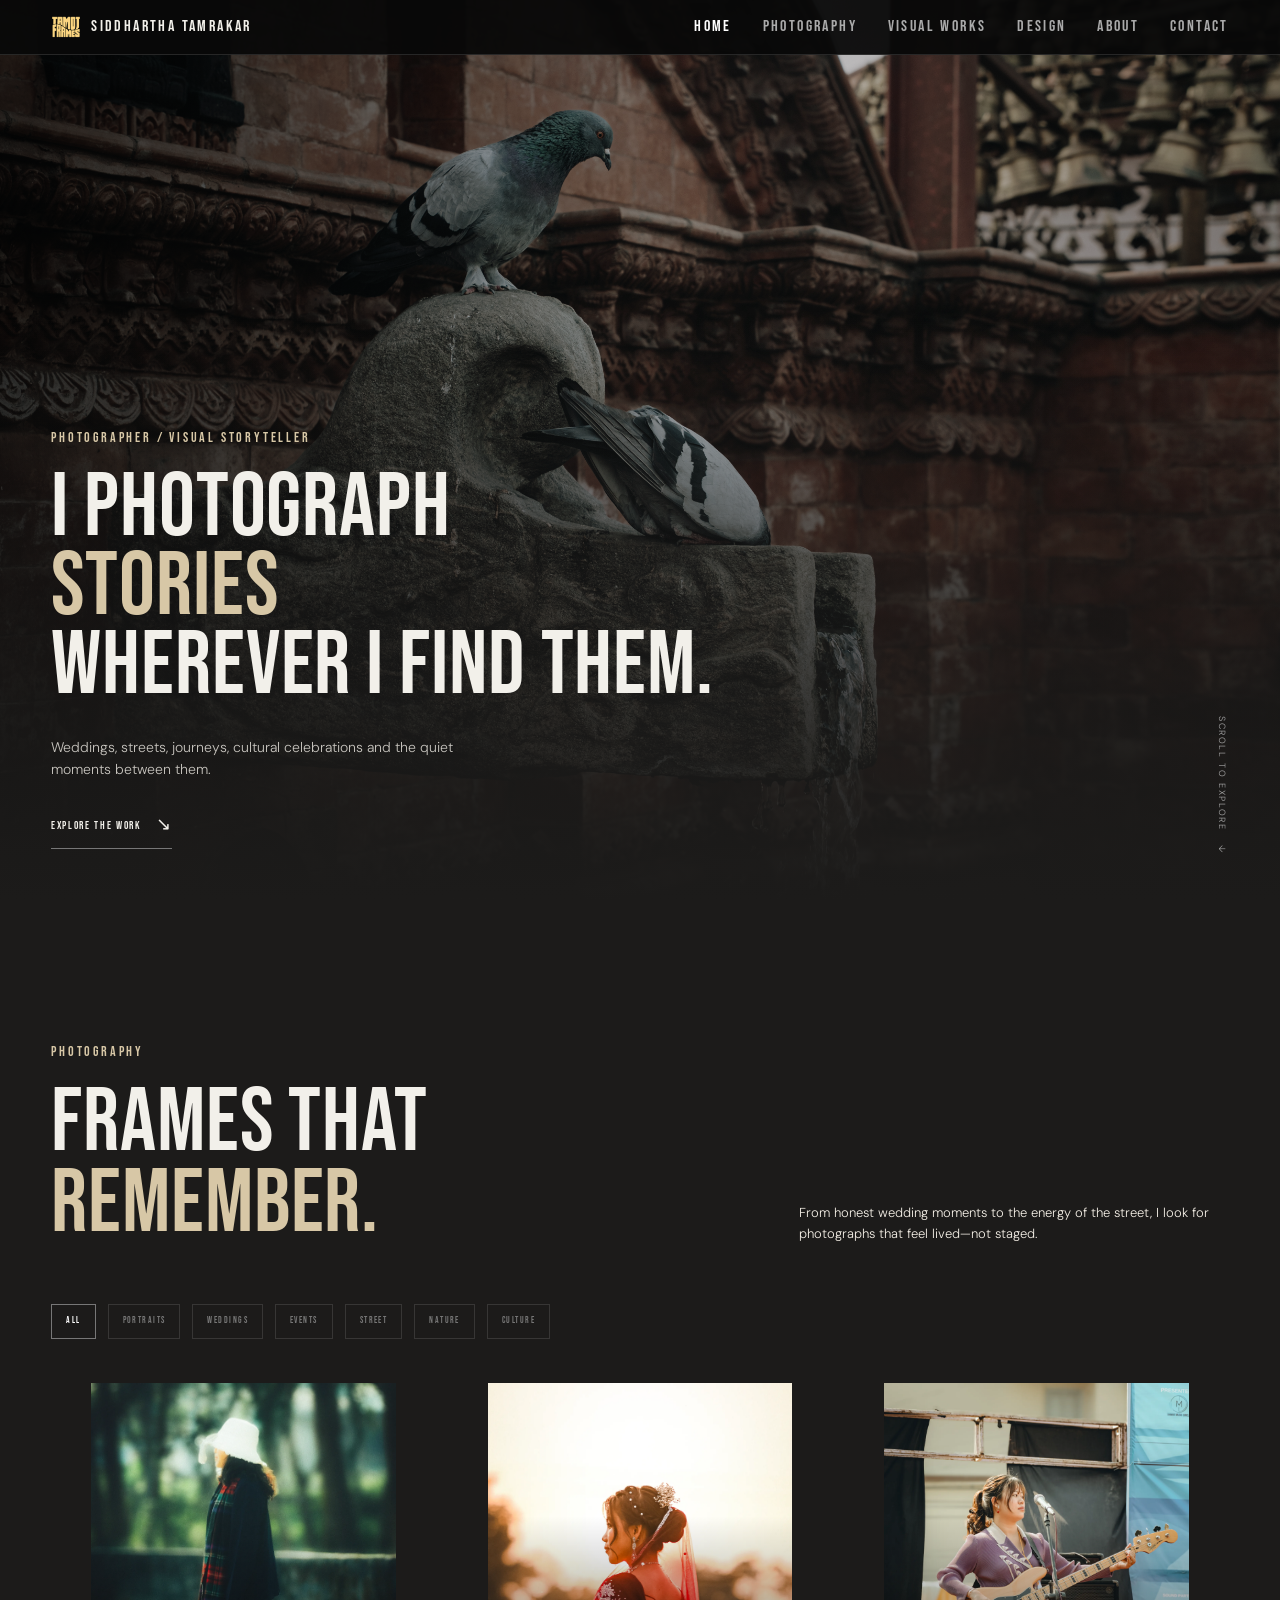
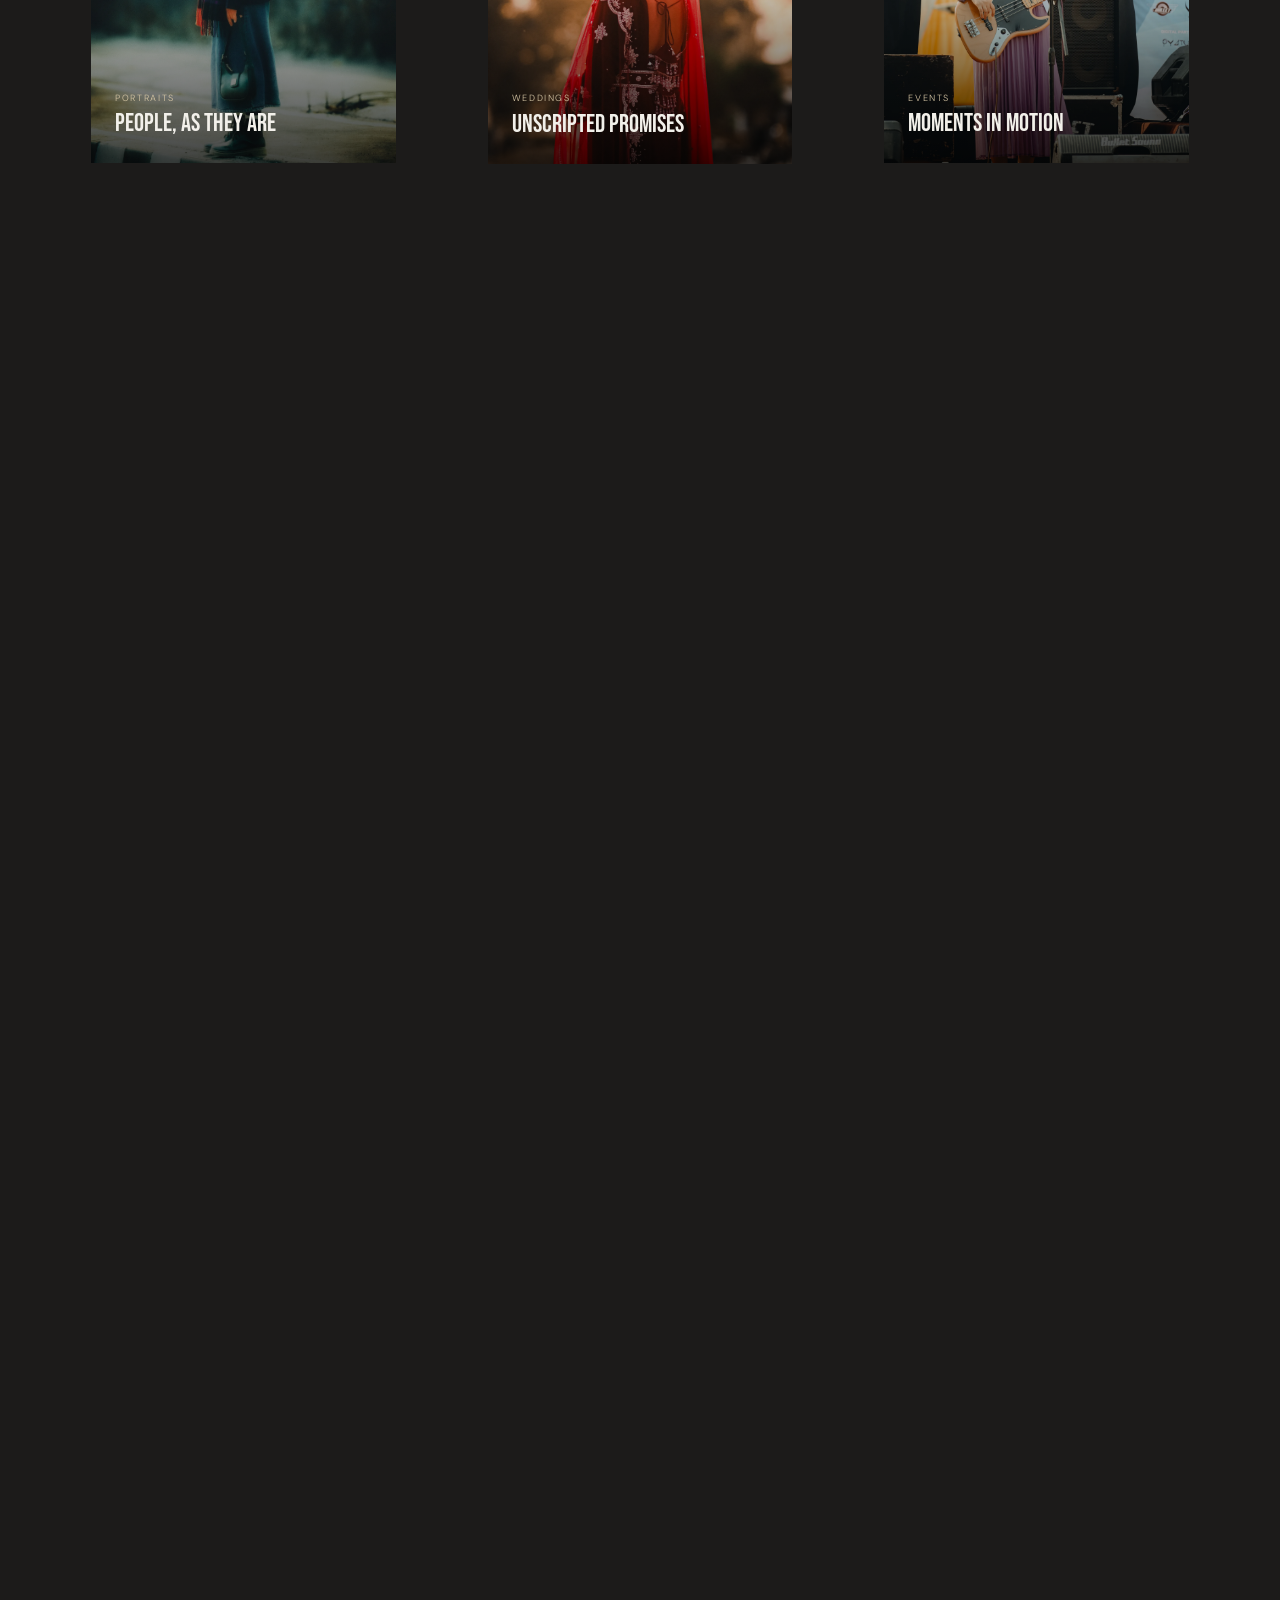
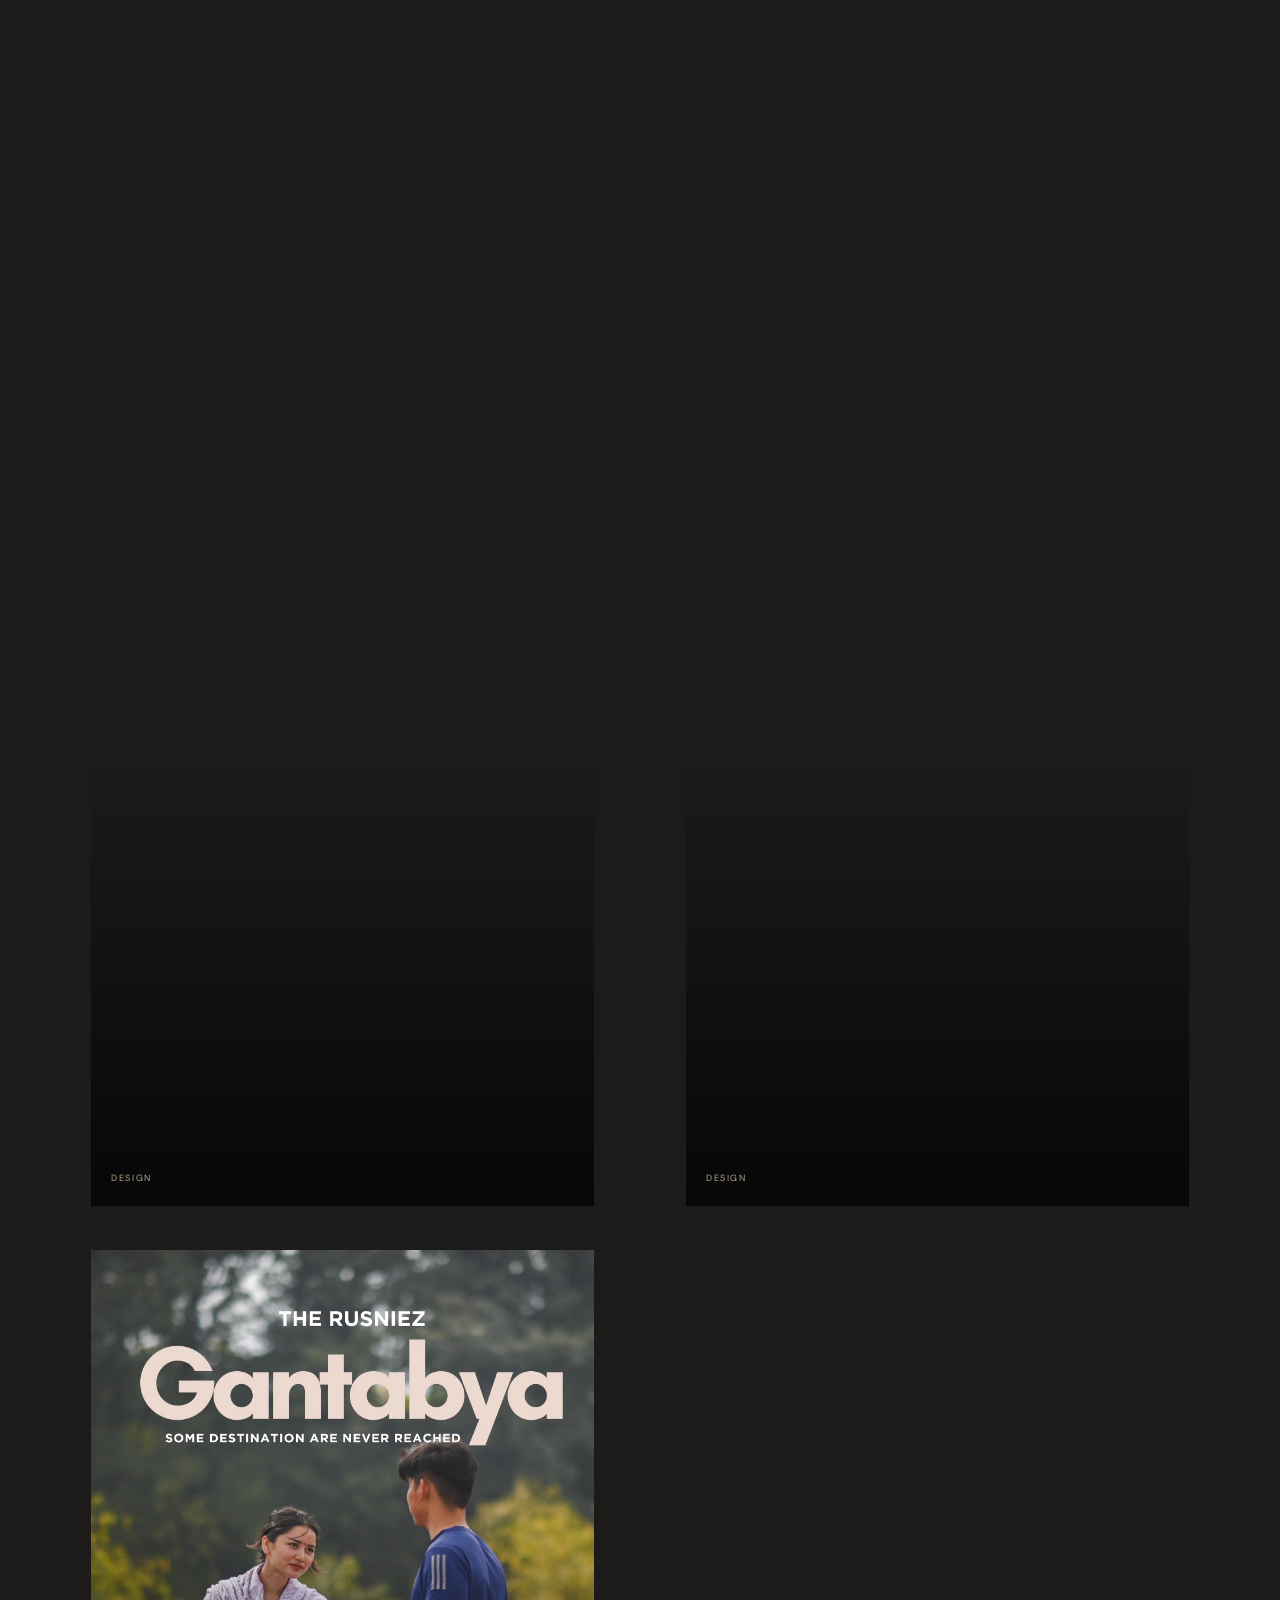
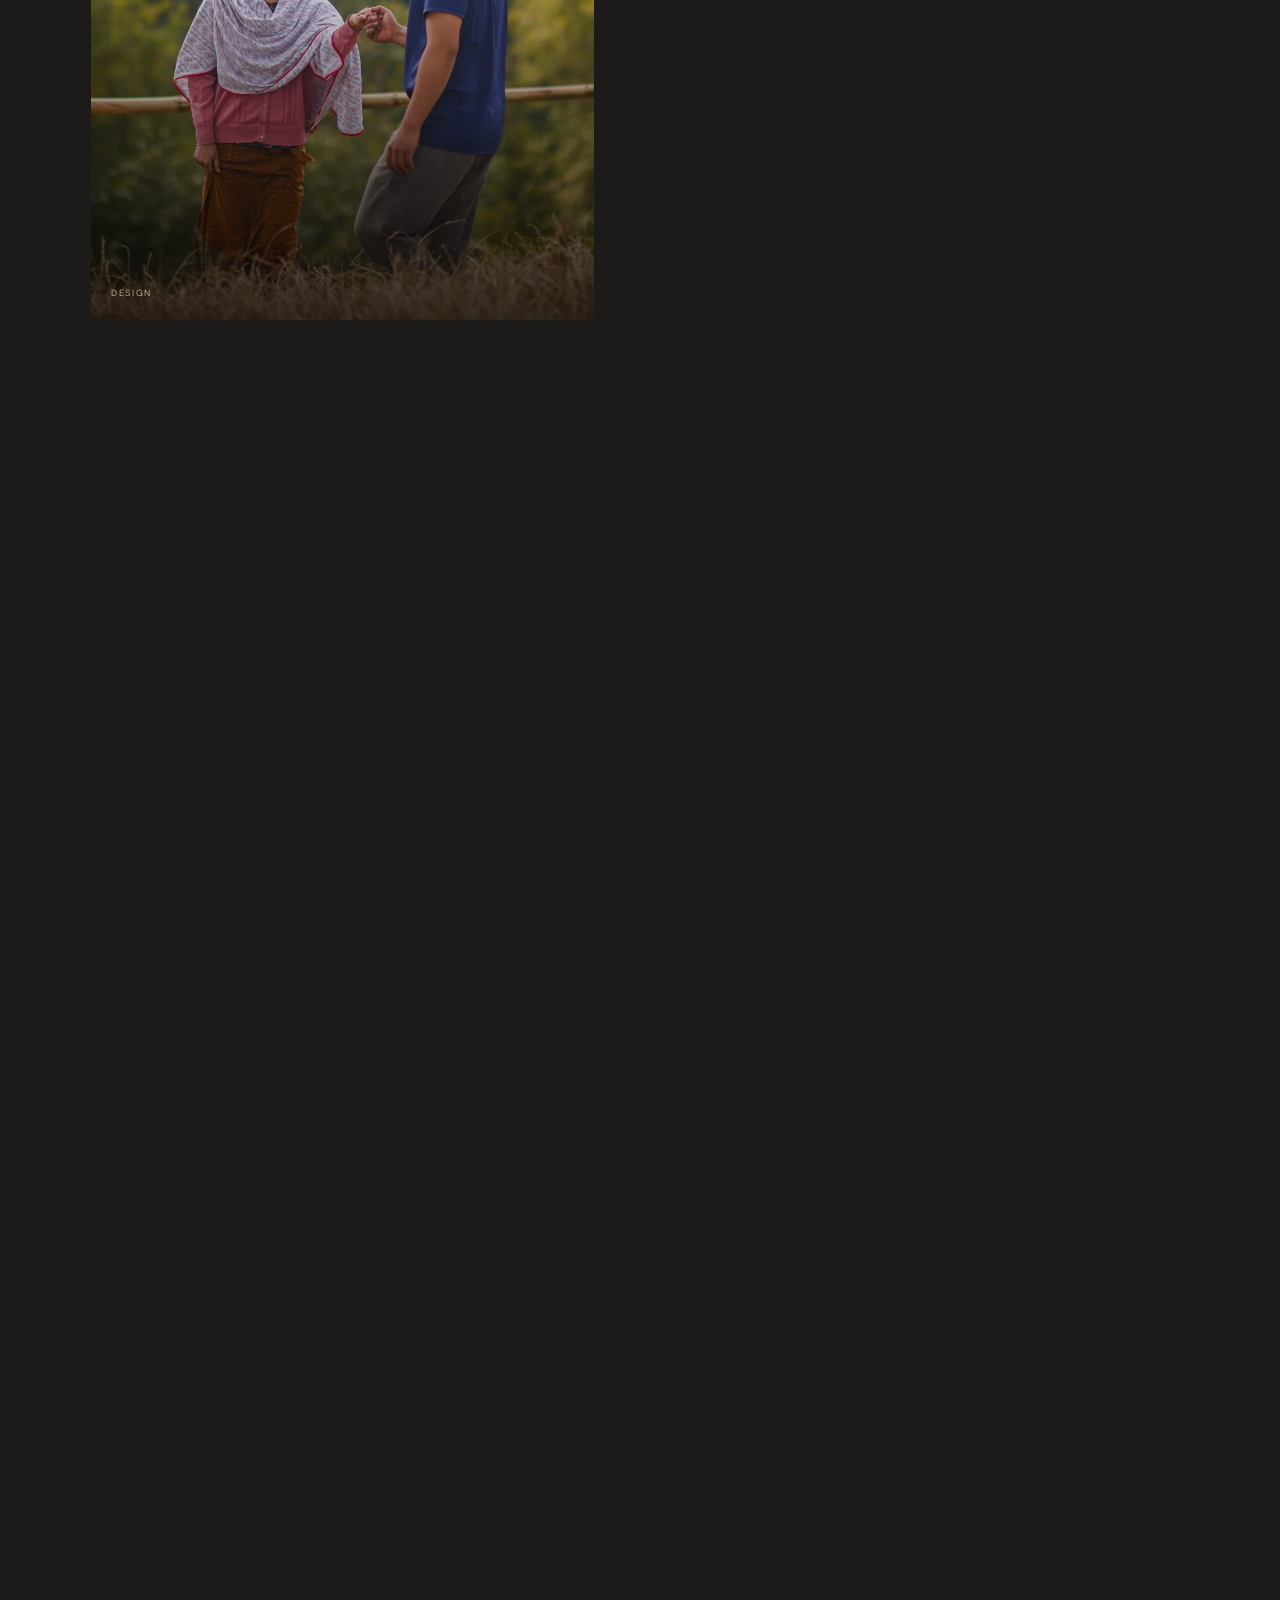
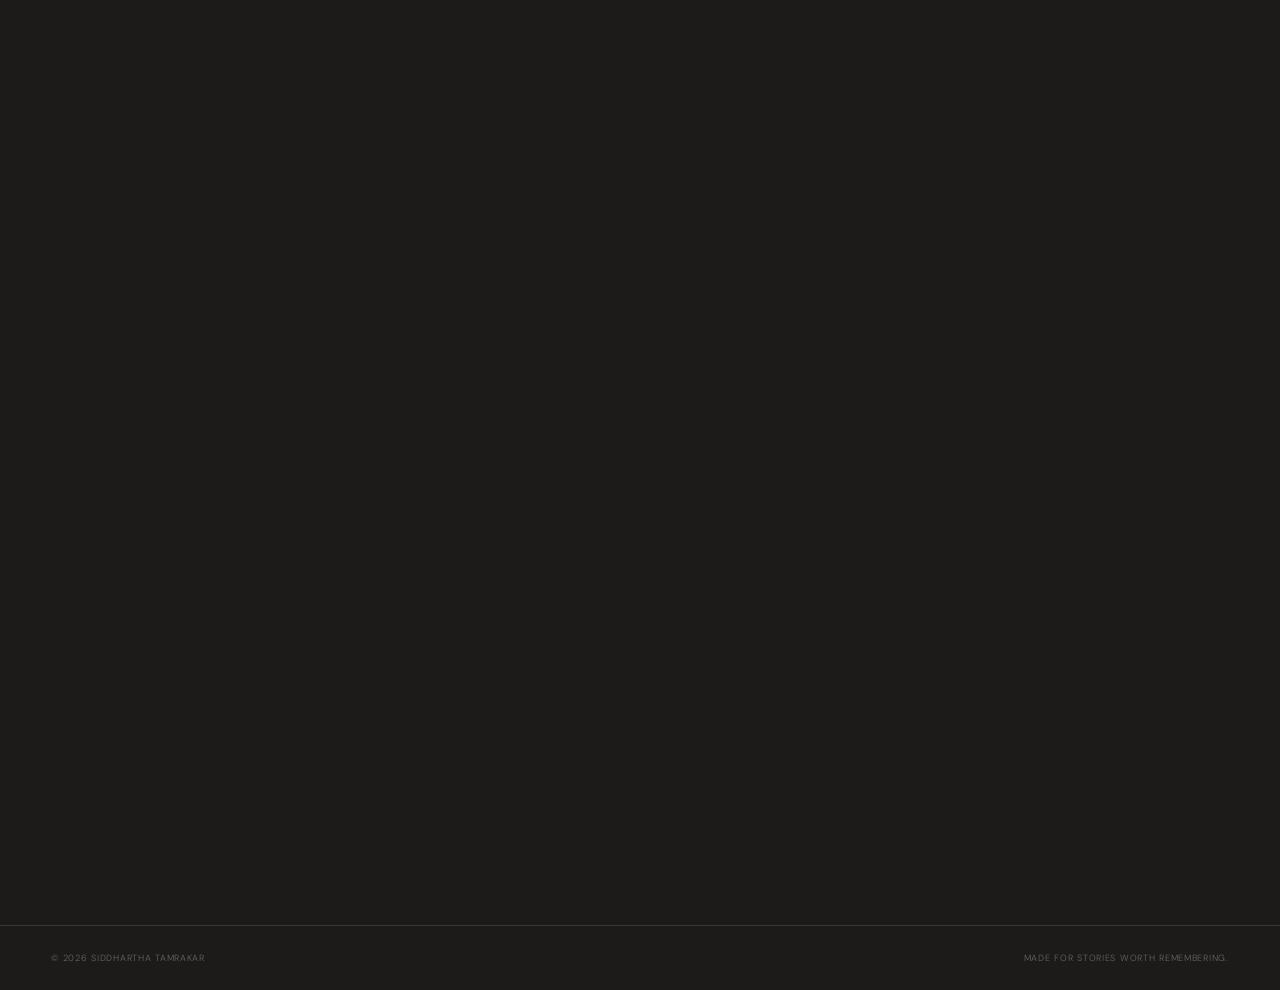
==== commit d3047ccb: "Replace site with photography portfolio Co-authored-by: Copilot <223556219+Copilot@users.noreply.git" ====
--- a/index.html
+++ b/index.html
@@ -1,162 +1,224 @@
 <!DOCTYPE html>
 <html lang="en">
 <head>
-<meta charset="UTF-8">
-<meta name="viewport" content="width=device-width, initial-scale=1.0">
-<title>Your Name — Photographer</title>
-<link rel="preconnect" href="https://fonts.googleapis.com">
-<link href="https://fonts.googleapis.com/css2?family=Archivo+Black&family=Space+Grotesk:wght@400;500;600;700&family=IBM+Plex+Mono:wght@400;500&display=swap" rel="stylesheet">
-<link rel="stylesheet" href="style.css">
+  <meta charset="UTF-8">
+  <meta name="viewport" content="width=device-width, initial-scale=1.0">
+  <meta name="description" content="Siddhartha Tamrakar — Photography, visual works and graphic design portfolio.">
+  <title>Siddhartha Tamrakar — Visual Storyteller</title>
+  <link rel="preconnect" href="https://fonts.googleapis.com">
+  <link rel="preconnect" href="https://fonts.gstatic.com" crossorigin>
+  <link href="https://fonts.googleapis.com/css2?family=Bebas+Neue&family=DM+Sans:wght@300;400;500;600&display=swap" rel="stylesheet">
+  <link rel="stylesheet" href="style.css?v=18">
 </head>
-<body id="home">
-
-<header>
-  <nav>
-    <div class="logo">S<span>·</span>T</div>
-    <div class="navlinks" id="navlinks">
-      <a href="#home">Home</a>
-      <a href="#about">About</a>
-      <a href="#work">Work</a>
-      <a href="#gear">Gear</a>
-      <a href="#contact">Contact</a>
-    </div>
-    <button class="navtoggle" id="navtoggle" aria-label="Toggle menu">
+<body>
+  <div class="cursor-glow" aria-hidden="true"></div>
+
+  <header class="site-header">
+    <a class="brand" href="#home" aria-label="Siddhartha Tamrakar home">
+      <span class="brand-logo-frame"><img class="brand-logo" src="assets/icons/alternative-logo.png?v=2" alt=""></span>
+      <span class="brand-name">Siddhartha Tamrakar</span>
+    </a>
+    <button class="menu-toggle" aria-label="Open navigation" aria-expanded="false">
       <span></span><span></span>
     </button>
-    <div class="nav-actions">
-      <button class="theme-toggle" id="themeToggle" type="button" aria-label="Switch to dark mode" aria-pressed="false">
-        <span class="theme-icon" aria-hidden="true">◐</span>
-        <span class="theme-label">Dark</span>
-      </button>
-      <a class="book-call" href="#contact">Book a call</a>
-    </div>
-  </nav>
-</header>
-
-<section class="hero wrap">
-  <div class="hero-layout">
-    <div class="hero-copy">
-      <div class="frame-counter">FRAME 001 / DAMAK, NP</div>
-      <h1>Siddhartha<em>Tamrakar</em></h1>
-      <p class="hero-sub">
-I photograph stories wherever I find them — from weddings and jatras to streets, journeys, and festivals. Rooted in Newa culture, my work blends a cinematic approach with real emotion and honest storytelling.</p>
-      <div class="hero-meta">
-        <div>Based in<span>Damak, Nepal</span></div>
-        <div>Shooting since<span>2022</span></div>
-        <div>Available for<span>Portraits · Events · Editorial</span></div>
-      </div>
-    </div>
-    <div class="hero-visual">
-      <div class="hero-photo-frame">
-        <img src="Profile pics/IMG_0048.JPG" alt="Portrait photograph of Siddhartha Tamrakar">
-      </div>
-    </div>
-  </div>
-  <div class="scroll-cue">Scroll</div>
-</section>
-
-<section id="about" class="wrap">
-  <div class="section-head">
-    <h2>About</h2>
-    <p>The person behind the camera — how I got here and what I'm chasing.</p>
-  </div>
-  <div class="about">
-    <div class="about-portrait">
-      <img src="Profile pics/205237D0-68EC-4DF3-890B-F07B22577F4A.PNG" alt="Portrait photograph of Siddhartha Tamrakar">
-      <span>about-portrait.jpg</span>
-    </div>
-    <div class="about-body">
-      <p><strong>I started with a borrowed camera and a city I wanted to understand better.</strong> Since then my work has moved between quiet documentary portraits and the controlled chaos of weddings — two things that, it turns out, ask for the same patience.</p>
-      <p>I shoot mostly on location, with natural light where I can get it. My favourite frame is always the one nobody was posing for.</p>
-      <p>When I'm not working, I'm usually walking the same three streets in Damak looking for light I haven't seen before.</p>
-      <div class="fact-strip">
-        <div class="fact"><b>120+</b><span>Shoots delivered</span></div>
-        <div class="fact"><b>85mm</b><span>Favourite focal length</span></div>
-        <div class="fact"><b>4</b><span>Years shooting</span></div>
-      </div>
-    </div>
-  </div>
-</section>
-
-<section id="work" class="wrap">
-  <div class="section-head">
-    <h2>Selected Work</h2>
-    <p>A contact sheet of recent frames. Hover for the details, click to open.</p>
-  </div>
-  <div class="contact-sheet" id="sheet"></div>
-</section>
-
-<section id="gear" class="wrap">
-  <div class="section-head">
-    <h2>Camera Specs</h2>
-    <p>The cameras and lenses I use to shape each frame.</p>
-  </div>
-  <div class="gear-layout">
-    <div class="gear-list">
-      <article class="gear-item">
-        <span class="gear-index">01</span>
+    <nav class="main-nav" aria-label="Main navigation">
+      <a class="active" href="#home">HOME</a>
+      <a href="#photography">PHOTOGRAPHY</a>
+      <a href="#visual-works">VISUAL WORKS</a>
+      <a href="#design">DESIGN</a>
+      <a href="#about">ABOUT</a>
+      <a href="#contact">CONTACT</a>
+    </nav>
+  </header>
+
+  <main>
+    <section id="home" class="hero section">
+      <div class="hero-media">
+        <img src="heroimage1.jpg" alt="Pigeons among historic carved stone architecture">
+        <div class="hero-vignette"></div>
+      </div>
+      <div class="hero-content reveal">
+        <p class="eyebrow">PHOTOGRAPHER / VISUAL STORYTELLER</p>
+        <h1>I photograph<br><em>stories</em><br>wherever I find them.</h1>
+        <p class="hero-copy">Weddings, streets, journeys, cultural celebrations and the quiet moments between them.</p>
+        <a class="text-link" href="#photography">Explore the work <span>↘</span></a>
+      </div>
+      <div class="scroll-note">SCROLL TO EXPLORE <span>↓</span></div>
+    </section>
+
+    <section id="photography" class="section work-section">
+      <div class="section-heading reveal">
         <div>
-          <h3>Sony Alpha 7 IV</h3>
-          <p>Sigma 24-70mm f/2.8</p>
-          <p>Sigma 85mm f/1.8</p>
-        </div>
-      </article>
-      <article class="gear-item">
-        <span class="gear-index">02</span>
+          <p class="eyebrow">PHOTOGRAPHY</p>
+          <h2>Frames that<br><em>remember.</em></h2>
+        </div>
+        <p class="section-intro">From honest wedding moments to the energy of the street, I look for photographs that feel lived—not staged.</p>
+      </div>
+
+      <div class="filter-row" aria-label="Photography categories">
+        <button class="filter active" data-filter="all">ALL</button>
+        <a class="filter" href="portraits.html">PORTRAITS</a>
+        <a class="filter" href="weddings.html">WEDDINGS</a>
+        <a class="filter" href="events.html">EVENTS</a>
+        <a class="filter" href="street.html">STREET</a>
+        <a class="filter" href="nature.html">NATURE</a>
+        <a class="filter" href="culture.html">CULTURE</a>
+      </div>
+
+      <div class="photo-grid">
+        <figure class="photo-card reveal" data-category="portrait">
+          <img src="assets/images/photography/portraits/1000012255.webp" alt="Portrait photography">
+          <figcaption><span>PORTRAITS</span><strong>People, as they are</strong></figcaption>
+          <a class="photo-card-link" href="portraits.html" aria-label="View portraits"></a>
+        </figure>
+        <figure class="photo-card reveal" data-category="wedding">
+          <img src="assets/images/photography/weddings/DSC_2054.webp" alt="Wedding photography">
+          <figcaption><span>WEDDINGS</span><strong>Unscripted promises</strong></figcaption>
+          <a class="photo-card-link" href="weddings.html" aria-label="View weddings"></a>
+        </figure>
+        <figure class="photo-card reveal" data-category="events">
+          <img src="assets/images/photography/events/1742700709612.webp" alt="Event photography">
+          <figcaption><span>EVENTS</span><strong>Moments in motion</strong></figcaption>
+          <a class="photo-card-link" href="events.html" aria-label="View events"></a>
+        </figure>
+        <figure class="photo-card reveal" data-category="street">
+          <img src="assets/images/photography/street/_DSC0012_Original.webp" alt="Street photography">
+          <figcaption><span>STREET</span><strong>Life between moments</strong></figcaption>
+          <a class="photo-card-link" href="street.html" aria-label="View street photography"></a>
+        </figure>
+        <figure class="photo-card reveal" data-category="nature">
+          <img src="assets/images/photography/nature/DSC01251.webp" alt="Nature photography">
+          <figcaption><span>NATURE</span><strong>Quiet worlds</strong></figcaption>
+          <a class="photo-card-link" href="nature.html" aria-label="View nature photography"></a>
+        </figure>
+        <figure class="photo-card reveal" data-category="culture">
+          <img src="assets/images/photography/culture/INFI7751.webp" alt="Culture photography">
+          <figcaption><span>CULTURE</span><strong>Tradition in motion</strong></figcaption>
+          <a class="photo-card-link" href="culture.html" aria-label="View culture photography"></a>
+        </figure>
+      </div>
+    </section>
+
+    <section id="visual-works" class="section dark-alt">
+      <div class="section-heading reveal">
         <div>
-          <h3>Nikon Z5</h3>
-          <p>Nikkor 85mm</p>
-        </div>
-      </article>
-    </div>
-    <div class="camera-stage" aria-label="Camera model video">
-      <video class="camera-video" autoplay muted loop playsinline>
-        <source src="Video/camera-video-boomerang.mp4" type="video/mp4">
-        Your browser does not support the camera model video.
-      </video>
-    </div>
-  </div>
-</section>
-
-<section id="contact" class="wrap">
-  <div class="section-head">
-    <h2>Contact</h2>
-    <p>Working on something? Tell me about it.</p>
-  </div>
-  <div class="contact-grid">
-    <div class="contact-info">
-      <p>Open for portrait sessions, weddings, and editorial work across Koshi Province and beyond. Usually replies within a day.</p>
-      <div class="contact-line"><span>Email</span><a href="mailto:tamotsiddharth99@gmail.com">tamotsiddharth99@gmail.com</a></div>
-      <div class="contact-line"><span>Phone</span><a href="tel:+9770000000000">+977 9812304533</a></div>
-      <div class="contact-line"><span>WhatsApp</span><a href="https://wa.me/9779812304533" target="_blank" rel="noopener">+977 9812304533</a></div>
-      <div class="contact-line"><span>Instagram</span><a href="https://www.instagram.com/new3ar_echoscarps" target="_blank">@new3ar_echoscarps</a></div>
-      <div class="contact-line"><span>Location</span><span>Damak, Nepal</span></div>
-    </div>
-    <form id="contactForm">
-      <div class="field">
-        <label for="name">Name</label>
-        <input id="name" name="name" type="text" required>
-      </div>
-      <div class="field">
-        <label for="email">Email</label>
-        <input id="email" name="email" type="email" required>
-      </div>
-      <div class="field">
-        <label for="message">What are you shooting?</label>
-        <textarea id="message" name="message" rows="4" required></textarea>
-      </div>
-      <button class="submit-btn" type="submit">Send message</button>
-      <p class="form-note">Your message will open in Gmail, ready to send.</p>
-    </form>
-  </div>
-</section>
-
-<footer class="wrap">
-  <div>© <span id="year"></span> Your Name Photography</div>
-  <div>Built with care · Damak, Nepal</div>
-</footer>
-
-<script src="script.js"></script>
-
+          <p class="eyebrow">VISUAL WORKS</p>
+          <h2>Beyond the<br><em>still frame.</em></h2>
+        </div>
+        <p class="section-intro">Music videos, moving images and visual stories—built around atmosphere, rhythm and emotion.</p>
+      </div>
+
+      <div class="visual-list">
+        <article class="visual-card reveal">
+          <a class="visual-thumb" href="https://youtu.be/PF9KcYB_gxQ?si=ixlmQQspqZqy16g-" target="_blank" rel="noopener noreferrer" aria-label="Watch Gantabya - The Rusniez Band">
+            <img src="assets/images/visual-works/gantabya.jpg" alt="Gantabya - The Rusniez Band music video thumbnail">
+            <span class="play" aria-hidden="true"></span>
+          </a>
+          <div class="visual-meta">
+            <span>01 — MUSIC VIDEO</span>
+            <h3>Gantabya - The Rusniez Band</h3>
+            <p>Music Video · Camera / Visual Work</p>
+            <a class="text-link" href="https://youtu.be/PF9KcYB_gxQ?si=ixlmQQspqZqy16g-" target="_blank" rel="noopener noreferrer">Watch on YouTube <span>↗</span></a>
+          </div>
+        </article>
+
+        <article class="visual-card reveal">
+          <a class="visual-thumb" href="https://youtu.be/qj5G60zJNsc?si=bjpeNA5VsT2l3nGc" target="_blank" rel="noopener noreferrer" aria-label="Watch Gantabya - The Rusniez Band Behind the Scene">
+            <img src="assets/images/visual-works/gantabya-bts.jpg" alt="Gantabya - The Rusniez Band Behind the Scene thumbnail">
+            <span class="play" aria-hidden="true"></span>
+          </a>
+          <div class="visual-meta">
+            <span>02 — BEHIND THE SCENES</span>
+            <h3>Gantabya - The Rusniez Band - Behind the Scene</h3>
+            <p>Behind the Scenes · Production / Visual Documentation</p>
+            <a class="text-link" href="https://youtu.be/qj5G60zJNsc?si=bjpeNA5VsT2l3nGc" target="_blank" rel="noopener noreferrer">Watch on YouTube <span>↗</span></a>
+          </div>
+        </article>
+
+        <article class="visual-card reveal">
+          <a class="visual-thumb" href="https://www.youtube.com/watch?v=0HZnFJZ7xII&list=RD0HZnFJZ7xII&start_radio=1" target="_blank" rel="noopener noreferrer" aria-label="Watch Maya Jhuto - Bimba Band">
+            <img src="assets/images/visual-works/maya-jhuto.jpg" alt="Maya Jhuto - Bimba Band music video thumbnail">
+            <span class="play" aria-hidden="true"></span>
+          </a>
+          <div class="visual-meta">
+            <span>03 — MUSIC VIDEO</span>
+            <h3>Maya Jhuto - Bimba Band</h3>
+            <p>Music Video · Camera / Visual Work</p>
+            <a class="text-link" href="https://www.youtube.com/watch?v=0HZnFJZ7xII&list=RD0HZnFJZ7xII&start_radio=1" target="_blank" rel="noopener noreferrer">Watch on YouTube <span>↗</span></a>
+          </div>
+        </article>
+      </div>
+    </section>
+
+    <section id="design" class="section work-section">
+      <div class="section-heading reveal">
+        <div>
+          <p class="eyebrow">DESIGNS</p>
+          <h2>Visuals for the<br><em>digital world.</em></h2>
+        </div>
+        <p class="section-intro">Thumbnail design, social graphics and visual assets created to make ideas clearer—and impossible to scroll past.</p>
+      </div>
+
+      <div class="design-grid" data-gallery="designs">
+      </div>
+    </section>
+
+    <section id="about" class="section about-section dark-alt">
+      <div class="about-layout">
+        <div class="about-image reveal"><img src="assets/images/about/hero-image.jpg" alt="Portrait of Siddhartha Tamrakar"></div>
+        <div class="about-copy reveal">
+          <p class="eyebrow"> ABOUT</p>
+          <h2>Hi, I'm<br><em>Siddhartha.</em></h2>
+        
+          <p class="lead"><strong>I don't just photograph what happens, I photograph how it feels.</strong>
+          <p class="intro"> I’ve always believed that the best photographs are the ones you can truly feel.</p>
+          <p class="intro">Whether it’s the quiet intimacy of a wedding, the vibrant energy of a cultural festival, or a fleeting moment on the street, I am drawn to stories that connect us to our roots.</p>
+          <p class="intro">Growing up surrounded by the richness of Newa culture, I developed a deep respect for tradition, community, and the beauty of unscripted moments. When I pick up my camera, I'm not just looking for a perfect pose or a pretty background, I'm looking for authenticity.</p>
+          <p class="intro">My approach blends cinematic visuals with raw, honest emotion. Long after the day has passed, I want you to look back at your photos and not just remember what happened, but remember exactly how it felt.</p>
+          
+          <div class="about-tags"><span>PHOTOGRAPHY</span><span>VISUALS</span><span>DESIGN</span><span>NEPAL</span></div>
+          <div class="about-gear">
+            <h3 class="eyebrow">MY GEAR</h3>
+            <ol class="about-gear-list">
+              <li class="about-gear-item">
+                <h4>SONY ALPHA 7 IV</h4>
+                <p>Sigma 24-70mm f/2.8 DG DN II</p>
+                <p>Sigma 85mm f/1.4</p>
+              </li>
+              <li class="about-gear-item">
+                <h4>NIKON Z5</h4>
+                <p>NIKKOR 85mm f/1.4</p>
+              </li>
+            </ol>
+          </div>
+        </div>
+      </div>
+    </section>
+
+    <section id="contact" class="section contact-section">
+      <div class="contact-inner reveal">
+        <p class="eyebrow">CONTACT</p>
+        <h2>Have a story<br>in <em>mind?</em></h2>
+        <p>For photography, visual work, collaborations or design projects,</p>
+        <p>OR</p>
+        <p>If you wanna Hire a Free Lance Photographer,let's talk.</p>
+        
+        <div class="socials">
+          <a href="https://instagram.com/new3ar" target="_blank" rel="noopener noreferrer" aria-label="Personal Instagram">Personal Instagram</a>
+          <a href="https://www.instagram.com/tamotframes/" target="_blank" rel="noopener noreferrer" aria-label="Tamot frames Instagram">Tamot Frames Instagram</a>
+          <a href="mailto:tamotsiddharth99@gmail.com?subject=Portfolio%20Inquiry&body=Hello%20Siddhartha%2C%0A%0AI%20would%20like%20to%20discuss%20a%20photo%20or%20design%20project.%0A%0A" aria-label="GMAIL">GMAIL</a>
+          <a href="https://www.youtube.com/@New3ar" target="_blank" rel="noopener noreferrer" aria-label="YouTube">YouTube</a>
+        </div>
+      </div>
+    </section>
+  </main>
+
+  <footer class="site-footer">
+    <span>© <span id="year"></span> Siddhartha Tamrakar</span>
+    <span>Made for stories worth remembering.</span>
+  </footer>
+
+  <script src="gallery-data.js"></script>
+  <script src="script.js"></script>
 </body>
-</html>+</html>
--- a/style.css
+++ b/style.css
@@ -1,660 +1,83 @@
-:root{
-    --paper:#F7F6F1;
-    --paper-dim:#EFEDE6;
-    --ink:#17171A;
-    --ink-soft:#4A4A4E;
-    --line:#DAD6CC;
-    --accent:#8B1E3F;
-    --accent-soft:rgba(139,30,63,0.08);
-    --header-bg:rgba(247,246,241,0.85);
-    --mono:'IBM Plex Mono', monospace;
-    --display:'Archivo Black', sans-serif;
-    --body:'Space Grotesk', sans-serif;
-  }
+:root {
+  --bg:#1C1B1A; --surface:#1CB1B1A; --surface-2:#151515; --text:#f2f0ea;
+  --muted:#f4efe6; --line:rgba(255,255,255,.12); --accent:#d7c7a6;
+  --max:1380px; --pad:clamp(20px,4vw,64px);
+}
+*{box-sizing:border-box} html{scroll-behavior:smooth} body{margin:0;background:var(--bg);color:var(--text);font-family:"DM Sans",Arial,sans-serif;font-weight:300;line-height:1.6} a{color:inherit;text-decoration:none} button{font:inherit}
+::selection{background:var(--accent);color:#111}.section{position:relative;padding:clamp(90px,11vw,170px) var(--pad);max-width:1600px;margin:auto}.dark-alt{background:var(--surface)}
+.site-header{position:fixed;z-index:20;top:0;left:0;width:100%;display:flex;align-items:center;justify-content:space-between;padding:12px var(--pad);background:#090909f2;border-bottom:1px solid var(--line);transition:.3s}.site-header.scrolled{background:#090909f2;border-bottom:1px solid var(--line);backdrop-filter:blur(14px)}
+.brand{display:flex;align-items:center;gap:10px;font-size:16px;letter-spacing:.15em;text-transform:uppercase}.brand-logo-frame{display:block;flex:0 0 30px;width:30px;height:30px;overflow:hidden}.brand-logo{display:block;width:100%;height:100%;object-fit:cover;transform:scale(1.3)}.brand-name{font-weight:500}
+.main-nav{display:flex;gap:clamp(14px,2.4vw,38px)}.main-nav a{font-size:16px;letter-spacing:.15em;color:#aaa;transition:.25s}.main-nav a:hover,.main-nav a.active{color:#fff}.menu-toggle{display:none;background:none;border:0;color:#fff}
+.hero{height:100svh;min-height:680px;max-width:none;padding:0;display:flex;align-items:flex-end;overflow:hidden}.hero-media,.hero-media img,.hero-vignette{position:absolute;inset:0;width:100%;height:100%}.hero-media img{object-fit:cover;filter:contrast(1.04) saturate(.85)}.hero-vignette{background:linear-gradient(0deg,var(--bg) 0%,color-mix(in srgb,var(--bg) 80%,transparent) 18%,transparent 65%),linear-gradient(90deg,rgba(0,0,0,.7),rgba(0,0,0,.2) 55%,rgba(0,0,0,.35))}
+.hero-content{position:relative;z-index:1;max-width:800px;padding:0 var(--pad) clamp(45px,4vw,65px)}.eyebrow{font-size:14px;letter-spacing:.2em;color:var(--accent);font-weight:500;margin:0 0 20px}.hero h1{font:400 clamp(52px,7vw,104px)/.88 "Bebas Neue",sans-serif;letter-spacing:-.035em;margin:0}.hero h1 em,h2 em{font-weight:400;color:var(--accent)}.hero-copy{max-width:450px;color:#c8c5bf;font-size:14px;margin:30px 0}.text-link{display:inline-flex;gap:14px;align-items:center;border-bottom:1px solid #777;padding-bottom:8px;font-size:11px;letter-spacing:.15em;text-transform:uppercase}.text-link span{font-size:18px}.scroll-note{position:absolute;right:var(--pad);bottom:45px;font-size:9px;letter-spacing:.18em;color:#aaa;writing-mode:vertical-rl}.scroll-note span{margin-top:10px}
+.section-heading{display:grid;grid-template-columns:1.2fr .8fr;gap:8vw;align-items:end;margin-bottom:60px}.section-heading h2{font:400 clamp(52px,7vw,100px)/.9 "Bebas Neue",sans-serif;letter-spacing:-.035em;margin:0}.section-intro{max-width:420px;color:var(--muted);font-size:13px;margin:0}
+.filter-row{display:flex;flex-wrap:wrap;gap:12px;margin-bottom:28px}.filter{cursor:pointer;color:#777;background:none;border:1px solid var(--line);padding:9px 14px;font-size:9px;letter-spacing:.16em}.filter.active,.filter:hover{color:#fff;border-color:#777}
+.photo-grid{display:grid;grid-template-columns:repeat(12,1fr);gap:12px}.photo-card{position:relative;overflow:hidden;aspect-ratio:4/5;grid-column:span 4}.photo-card img,.design-card img,.visual-thumb img,.about-image img{width:100%;height:100%;object-fit:cover;display:block;transition:transform .7s cubic-bezier(.2,.7,.2,1),filter .5s}.photo-card:hover img,.design-card:hover img{transform:scale(1.035)}.photo-card:after,.design-card:after{content:"";position:absolute;inset:35% 0 0;background:linear-gradient(transparent,#000b);pointer-events:none}.photo-card figcaption,.design-card figcaption{position:absolute;z-index:1;bottom:24px;left:24px;display:grid;gap:3px}.photo-card figcaption span,.design-card figcaption span{font-size:9px;letter-spacing:.18em;color:var(--accent)}.photo-card figcaption strong,.design-card figcaption strong{font:400 25px "Bebas Neue",sans-serif}
+.visual-list{display:grid;gap:70px}.visual-card{display:grid;grid-template-columns:minmax(0,1.65fr) 1fr;gap:5vw;align-items:end}.visual-thumb{position:relative;aspect-ratio:16/9;overflow:hidden;background:#090909}.visual-thumb img{filter:contrast(1.05)}.visual-card:hover .visual-thumb img{transform:scale(1.025)}.play{position:absolute;inset:50% auto auto 50%;display:grid;place-items:center;transform:translate(-50%,-50%);width:64px;height:64px;border:1px solid #fff8;background:#0008;color:#fff;border-radius:50%;line-height:1;cursor:pointer}.play::before{content:"";width:0;height:0;border-top:8px solid transparent;border-bottom:8px solid transparent;border-left:12px solid currentColor;transform:translateX(2px)}.visual-meta span{font-size:9px;letter-spacing:.18em;color:var(--accent)}.visual-meta h3{font:400 clamp(30px,4vw,55px)/1 "Bebas Neue",sans-serif;margin:15px 0}.visual-meta p{color:var(--muted);font-size:12px}
+.design-grid{display:grid;grid-template-columns:repeat(2,1fr);gap:12px}.design-card{position:relative;aspect-ratio:3/4;overflow:hidden}.design-card figcaption{left:20px;bottom:20px}
+.about-layout{max-width:1200px;margin:auto;display:grid;grid-template-columns:.85fr 1fr;gap:9vw;align-items:center}.about-image{aspect-ratio:9/16;overflow:hidden;background:#111;max-width:500px;width:100%;justify-self:center}.about-copy h2{font:400 clamp(55px,7vw,95px)/.9 "Bebas Neue",sans-serif;margin:0 0 35px}.about-copy .lead{font:400 20px/1.45 "DM Sans",sans-serif;color:#ddd;max-width:550px}.about-copy .intro{font-size:15px;color:var(--muted);max-width:580px}.about-tags{display:flex;flex-wrap:wrap;gap:8px;margin-top:30px}.about-tags span{font-size:9px;letter-spacing:.15em;border:1px solid var(--line);padding:8px 11px;color:#aaa}
+.about-gear{margin-top:34px}.about-gear .eyebrow{margin-bottom:14px;color:var(--accent)}.about-gear-list{margin:0;padding:0;list-style:none;counter-reset:gear}.about-gear-item{display:grid;grid-template-columns:44px minmax(0,1fr);column-gap:18px;row-gap:7px;padding:24px 0;border-top:1px solid rgba(215,199,166,.28);counter-increment:gear}.about-gear-item:last-child{border-bottom:1px solid rgba(215,199,166,.28)}.about-gear-item::before{content:counter(gear,decimal-leading-zero);grid-column:1;grid-row:1/-1;padding-top:2px;color:var(--accent);font-size:13px}.about-gear-item h4,.about-gear-item p{grid-column:2;margin:0}.about-gear-item h4{color:var(--accent);font:700 clamp(20px,2.2vw,28px)/1.15 "DM Sans",Arial,sans-serif;letter-spacing:.035em}.about-gear-item p{color:#d7c7a6cc;font:400 13px/1.5 ui-monospace,SFMono-Regular,Consolas,monospace;letter-spacing:.015em}
+.contact-section{min-height:85vh;display:grid;place-items:center;text-align:center}.contact-inner{max-width:800px}.contact-inner h2{font:400 clamp(65px,10vw,140px)/.82 "Bebas Neue",sans-serif;letter-spacing:-.04em;margin:0 0 30px}.contact-inner>p:not(.eyebrow){color:var(--muted);font-size:16px}.contact-email{display:inline-block;margin-top:25px;font:400 clamp(22px,3vw,40px) "Bebas Neue",sans-serif;border-bottom:1px solid #777;padding-bottom:7px}.contact-email span{font-family:Inter;font-size:16px}.socials{display:flex;justify-content:center;gap:14px;margin-top:45px}.socials a{font-size:9px;letter-spacing:.15em;text-transform:uppercase;color:#c8c5bf;padding:12px 18px;border:1px solid rgba(255,255,255,.2);border-radius:999px;background:rgba(255,255,255,.045);box-shadow:inset 0 1px rgba(255,255,255,.12),0 4px 18px rgba(0,0,0,.12);backdrop-filter:blur(14px);-webkit-backdrop-filter:blur(14px);transition:background .25s,border-color .25s,color .25s}.socials a:hover{color:#fff;background:rgba(255,255,255,.1);border-color:rgba(255,255,255,.36)}
+.site-footer{display:flex;justify-content:space-between;padding:25px var(--pad);border-top:1px solid var(--line);color:#666;font-size:9px;letter-spacing:.08em;text-transform:uppercase}.cursor-glow{position:fixed;width:300px;height:300px;border-radius:50%;background:radial-gradient(circle,#d7c7a612,transparent 65%);pointer-events:none;z-index:0;transform:translate(-50%,-50%)}
+.reveal{opacity:0;transform:translateY(32px) scale(.985);transition:opacity .75s cubic-bezier(.2,.7,.2,1),transform .75s cubic-bezier(.2,.7,.2,1);transition-delay:var(--reveal-delay,0s)}.reveal.visible{opacity:1;transform:none}
+.photo-grid .photo-card:nth-child(2),.design-grid .design-card:nth-child(2),.visual-list .visual-card:nth-child(2){--reveal-delay:100ms}
+.photo-grid .photo-card:nth-child(3),.design-grid .design-card:nth-child(3){--reveal-delay:200ms}
+.photo-grid .photo-card:nth-child(4),.design-grid .design-card:nth-child(4){--reveal-delay:300ms}
+.photo-grid .photo-card:nth-child(5){--reveal-delay:400ms}
+.photo-grid .photo-card:nth-child(6){--reveal-delay:500ms}
+@media(prefers-reduced-motion:reduce){.reveal,.reveal.visible{opacity:1;transform:none;transition:none}}
 
-  body.dark-mode{
-    --paper:#17171A;
-    --paper-dim:#242428;
-    --ink:#F7F6F1;
-    --ink-soft:#B8B5AE;
-    --line:#3A393B;
-    --accent:#D56A83;
-    --accent-soft:rgba(213,106,131,0.14);
-    --header-bg:rgba(23,23,26,0.88);
-  }
+@media(max-width:850px){
+  .site-header{padding-top:14px}.brand-name{position:absolute;left:50%;transform:translateX(-50%);display:block;max-width:calc(100% - 130px);overflow:hidden;font-size:16px;letter-spacing:.07em;white-space:nowrap;text-overflow:clip}.menu-toggle{display:flex;flex-direction:column;gap:6px;padding:8px}.menu-toggle span{display:block;width:25px;height:1px;background:#fff}.main-nav{position:absolute;top:0;right:0;width:min(310px,82vw);height:100svh;background:#0c0c0c;display:flex;flex-direction:column;justify-content:center;padding:40px;gap:25px;transform:translateX(105%);transition:.35s;border-left:1px solid var(--line)}.main-nav.open{transform:none}.main-nav a{font-size:16px}
+  .hero{min-height:650px;padding:0}.hero-content{padding-bottom:30px}.hero h1{font-size:clamp(57px,15vw,90px)}.scroll-note{display:none}.section{padding-top:95px;padding-bottom:95px}.section-heading{grid-template-columns:1fr;gap:25px;margin-bottom:40px}.section-heading h2{font-size:65px}
+  .photo-grid{grid-template-columns:1fr}.photo-card{grid-column:span 1}.photo-card figcaption strong{font-size:20px}
+  .visual-card{grid-template-columns:1fr;gap:25px}.visual-list{gap:60px}.visual-meta h3{margin-top:10px}
+  .about-layout{grid-template-columns:1fr;gap:50px}.about-image{max-width:560px;width:100%;justify-self:center}.design-grid{grid-template-columns:1fr}
+  .site-footer{gap:15px;flex-direction:column}
+}
+@media(max-width:480px){
+  .hero-copy{margin-top:20px}.filter-row{gap:7px}.filter{font-size:8px;padding:8px 10px}.photo-card figcaption,.design-card figcaption{left:15px;bottom:15px}.photo-card figcaption strong,.design-card figcaption strong{font-size:18px}.section-heading h2{font-size:58px}.contact-inner h2{font-size:72px}.socials{flex-direction:column;align-items:center;gap:16px}
+}
 
-  *{box-sizing:border-box; margin:0; padding:0;}
-
-  html{scroll-behavior:smooth;}
-
-  body{
-    background:var(--paper);
-    color:var(--ink);
-    font-family:var(--body);
-    line-height:1.5;
-    overflow-x:hidden;
-  }
-
-  @media (prefers-reduced-motion: reduce){
-    html{scroll-behavior:auto;}
-    *{animation-duration:0.01ms !important; transition-duration:0.01ms !important;}
-  }
-
-  a{color:inherit;}
-
-  ::selection{background:var(--accent); color:var(--paper);}
-
-  /* ---------- utility ---------- */
-  .wrap{max-width:1200px; margin:0 auto; padding:0;}
-  .eyebrow{
-    font-family:var(--mono);
-    font-size:12px;
-    letter-spacing:0.12em;
-    text-transform:uppercase;
-    color:var(--accent);
-    display:flex;
-    align-items:center;
-    gap:10px;
-  }
-  .eyebrow::before{
-    content:'';
-    width:22px; height:1px;
-    background:var(--accent);
-    display:inline-block;
-  }
-  :focus-visible{outline:2px solid var(--accent); outline-offset:3px;}
-
-  /* ---------- nav ---------- */
-  header{
-    position:fixed; top:0; left:0; right:0;
-    z-index:100;
-    background:var(--header-bg);
-    backdrop-filter:blur(8px);
-    border-bottom:1px solid var(--line);
-  }
-  nav{
-    max-width:1200px; margin:0 auto; padding:18px 0;
-    display:flex; align-items:center; justify-content:space-between;
-  }
-  .logo{
-    font-family:var(--display);
-    font-size:18px;
-    letter-spacing:0.02em;
-  }
-  .logo span{color:var(--accent);}
-  .navlinks{
-    position:absolute;
-    left:50%;
-    transform:translateX(-50%);
-    display:flex; gap:32px;
-    font-family:var(--mono);
-    font-size:13px;
-    letter-spacing:0.04em;
-    text-transform:uppercase;
-  }
-  .navlinks a{
-    text-decoration:none;
-    position:relative;
-    padding-bottom:4px;
-  }
-  .navlinks a::after{
-    content:'';
-    position:absolute; left:0; bottom:0;
-    width:0; height:1px;
-    background:var(--accent);
-    transition:width 0.25s ease;
-  }
-  .navlinks a:hover::after{width:100%;}
-  .nav-actions{
-    display:flex;
-    align-items:center;
-    gap:18px;
-    margin-left:auto;
-  }
-  .theme-toggle{
-    display:flex;
-    align-items:center;
-    gap:7px;
-    background:none;
-    border:1px solid var(--line);
-    color:var(--ink-soft);
-    padding:7px 10px;
-    font-family:var(--mono);
-    font-size:11px;
-    text-transform:uppercase;
-    letter-spacing:0.05em;
-    cursor:pointer;
-  }
-  .theme-icon{font-size:15px; line-height:1; color:var(--ink);}
-  .book-call{
-    background:var(--ink);
-    color:var(--paper);
-    padding:9px 13px;
-    font-family:var(--mono);
-    font-size:11px;
-    text-decoration:none;
-    text-transform:uppercase;
-    letter-spacing:0.05em;
-    transition:background 0.25s ease, color 0.25s ease;
-  }
-  .book-call:hover{background:var(--accent); color:var(--paper);}
-  .navtoggle{display:none; flex-direction:column; gap:5px; background:none; border:none; cursor:pointer; padding:6px;}
-  .navtoggle span{width:22px; height:2px; background:var(--ink);}
-
-  /* ---------- hero ---------- */
-  .hero{
-    min-height:100vh;
-    display:flex;
-    flex-direction:column;
-    justify-content:center;
-    padding-top:120px;
-    padding-bottom:80px;
-    position:relative;
-  }
-  .hero::before{
-    content:'';
-    position:absolute;
-    top:0; right:0;
-    width:1px; height:100%;
-    background:var(--line);
-    left:calc(100% - 33.3%);
-  }
-  .hero-layout{
-    display:grid;
-    grid-template-columns:1.15fr 0.85fr;
-    gap:40px;
-    align-items:center;
-    position:relative;
-    z-index:1;
-  }
-  .hero-copy{
-    display:flex;
-    flex-direction:column;
-    justify-content:center;
-  }
-  .frame-counter{
-    font-family:var(--mono);
-    font-size:12px;
-    color:var(--ink-soft);
-    letter-spacing:0.08em;
-  }
-  .hero h1{
-    font-family:var(--display);
-    font-size:clamp(40px, 5.7vw, 84px);
-    line-height:0.94;
-    letter-spacing:-0.01em;
-    margin:18px 0 28px;
-    text-transform:uppercase;
-    max-width:calc(66.7% - 20px);
-  }
-  .hero h1 em{
-    font-style:normal;
-    color:var(--accent);
-    display:block;
-  }
-  .hero-sub{
-    max-width:520px;
-    font-size:18px;
-    color:var(--ink-soft);
-    margin-bottom:40px;
-  }
-  .hero-visual{
-    display:flex;
-    justify-content:center;
-    align-items:center;
-  }
-  .hero-photo-frame{
-    position:relative;
-    width:min(100%, 540px);
-    aspect-ratio:4 / 5;
-    overflow:hidden;
-    border:1px solid var(--line);
-    background:var(--paper-dim);
-    box-shadow:0 28px 50px rgba(23,23,26,0.12);
-  }
-  .hero-photo-frame::before{
-    content:'';
-    position:absolute;
-    inset:18px;
-    border:1px solid rgba(255,255,255,0.45);
-    z-index:1;
-    pointer-events:none;
-  }
-  .hero-photo-frame img{
-    width:100%;
-    height:100%;
-    object-fit:cover;
-    display:block;
-    filter:saturate(0.9) contrast(1.05) brightness(0.98);
-  }
-  .hero-meta{
-    display:flex; gap:40px; flex-wrap:wrap;
-    font-family:var(--mono);
-    font-size:12px;
-    color:var(--ink-soft);
-  }
-  .hero-meta div span{
-    display:block;
-    color:var(--ink);
-    font-size:14px;
-    margin-top:4px;
-  }
-  .scroll-cue{
-    position:absolute;
-    bottom:36px; left:32px;
-    font-family:var(--mono);
-    font-size:11px;
-    letter-spacing:0.1em;
-    text-transform:uppercase;
-    color:var(--ink-soft);
-    display:flex; align-items:center; gap:10px;
-  }
-  .scroll-cue::after{
-    content:'';
-    width:1px; height:36px;
-    background:var(--ink-soft);
-    animation:pulse 2s ease-in-out infinite;
-  }
-  @keyframes pulse{
-    0%,100%{opacity:0.2; transform:scaleY(0.6); transform-origin:top;}
-    50%{opacity:1; transform:scaleY(1); transform-origin:top;}
-  }
-
-  /* ---------- section shell ---------- */
-  section{padding:120px 0;}
-  body.js-enabled section{
-    opacity:0;
-    transform:translateY(44px);
-    transition:opacity 1.15s ease, transform 1.15s cubic-bezier(.16,1,.3,1);
-  }
-  body.js-enabled section.is-visible{
-    opacity:1;
-    transform:translateY(0);
-  }
-  body.js-enabled .hero{opacity:1; transform:none;}
-  .section-head{
-    display:flex;
-    justify-content:space-between;
-    align-items:flex-end;
-    margin-bottom:56px;
-    padding-bottom:24px;
-    border-bottom:1px solid var(--line);
-    gap:24px; flex-wrap:wrap;
-  }
-  .section-head h2{
-    font-family:var(--display);
-    font-size:clamp(32px,5vw,56px);
-    text-transform:uppercase;
-    line-height:1;
-  }
-  .section-head p{
-    max-width:340px;
-    color:var(--ink-soft);
-    font-size:14px;
-  }
-
-  /* ---------- camera specs ---------- */
-  .gear-layout{
-    display:grid;
-    grid-template-columns:1fr 1fr;
-    gap:64px;
-    align-items:stretch;
-  }
-  .gear-list{border-top:1px solid var(--line);}
-  .gear-item{
-    display:grid;
-    grid-template-columns:54px 1fr;
-    gap:18px;
-    padding:28px 0;
-    border-bottom:1px solid var(--line);
-  }
-  .gear-index{
-    font-family:var(--mono);
-    font-size:12px;
-    color:var(--accent);
-  }
-  .gear-item h3{
-    font-family:var(--display);
-    font-size:clamp(20px,2.4vw,30px);
-    line-height:1.05;
-    text-transform:uppercase;
-    margin-bottom:14px;
-  }
-  .gear-item p{
-    color:var(--ink-soft);
-    font-family:var(--mono);
-    font-size:13px;
-    margin-top:6px;
-  }
-  .camera-stage{
-    min-height:320px;
-    background:var(--paper-dim);
-    border:1px solid var(--line);
-    display:flex;
-    align-items:center;
-    justify-content:center;
-    flex-direction:column;
-    gap:30px;
-    perspective:700px;
-  }
-  .camera-video{
-    display:block;
-    width:100%;
-    max-height:320px;
-    aspect-ratio:16/9;
-    object-fit:cover;
-    background:var(--ink);
-    border:1px solid var(--line);
-  }
-  .camera-placeholder{
-    width:190px;
-    height:128px;
-    position:relative;
-    transform:rotateY(-18deg) rotateX(8deg);
-    transform-style:preserve-3d;
-  }
-  .camera-body-shape{
-    position:absolute;
-    inset:18px 0 0;
-    background:var(--ink);
-    border:2px solid var(--accent);
-    border-radius:10px 12px 8px 8px;
-    box-shadow:18px 12px 0 rgba(23,23,26,0.16);
-  }
-  .camera-body-shape::before{
-    content:'';
-    position:absolute;
-    left:24px;
-    top:-17px;
-    width:62px;
-    height:20px;
-    background:var(--ink);
-    border:2px solid var(--accent);
-    border-bottom:0;
-    border-radius:7px 7px 0 0;
-  }
-  .camera-body-shape span{
-    position:absolute;
-    top:18px;
-    right:18px;
-    width:20px;
-    height:8px;
-    background:var(--accent);
-  }
-  .camera-lens-shape{
-    position:absolute;
-    top:36px;
-    left:70px;
-    width:70px;
-    height:70px;
-    border:10px solid var(--ink);
-    outline:2px solid var(--accent);
-    border-radius:50%;
-    background:radial-gradient(circle at 35% 30%, var(--accent), #25252a 38%, #09090a 70%);
-    transform:translateZ(18px);
-  }
-  .camera-stage-label{
-    font-family:var(--mono);
-    font-size:11px;
-    letter-spacing:0.08em;
-    color:var(--ink-soft);
-  }
-
-  /* ---------- about ---------- */
-  .about{
-    display:grid;
-    grid-template-columns:0.9fr 1.1fr;
-    gap:64px;
-    align-items:start;
-  }
-  .about-portrait{
-    aspect-ratio:4/5;
-    background-image:url('Profile pics/205237D0-68EC-4DF3-890B-F07B22577F4A.PNG');
-    background-size:cover;
-    background-position:center;
-    border:1px solid var(--line);
-    position:relative;
-    display:flex; align-items:flex-end;
-    padding:18px;
-    box-shadow:0 18px 35px rgba(23,23,26,0.08);
-  }
-  .about-portrait img{
-    position:absolute;
-    inset:0;
-    width:100%;
-    height:100%;
-    object-fit:cover;
-    object-position:center;
-    filter:saturate(0.9) contrast(1.05);
-  }
-  .about-portrait span{
-    position:relative;
-    z-index:1;
-    font-family:var(--mono);
-    font-size:12px;
-    color:var(--ink-soft);
-    background:var(--paper);
-    padding:6px 10px;
-    border:1px solid var(--line);
-    opacity:0.9;
-  }
-  .about-body p{
-    font-size:17px;
-    color:var(--ink-soft);
-    margin-bottom:20px;
-    max-width:52ch;
-  }
-  .about-body p strong{color:var(--ink); font-weight:600;}
-  .fact-strip{
-    display:grid;
-    grid-template-columns:repeat(3,1fr);
-    gap:1px;
-    background:var(--line);
-    border:1px solid var(--line);
-    margin-top:40px;
-  }
-  .fact{
-    background:var(--paper);
-    padding:20px;
-  }
-  .fact b{
-    font-family:var(--display);
-    font-size:26px;
-    display:block;
-  }
-  .fact span{
-    font-family:var(--mono);
-    font-size:11px;
-    text-transform:uppercase;
-    letter-spacing:0.06em;
-    color:var(--ink-soft);
-  }
-
-  /* ---------- work / contact sheet ---------- */
-  .contact-sheet{
-    display:grid;
-    grid-template-columns:repeat(2, minmax(0, 1fr));
-    gap:20px;
-  }
-  .category-card{
-    position:relative;
-    display:block;
-    aspect-ratio:4/3;
-    text-decoration:none;
-    border:1px solid var(--line);
-    overflow:hidden;
-    background:var(--paper-dim);
-    transition:transform 0.3s ease, border-color 0.3s ease;
-  }
-  .category-card:hover{
-    transform:translateY(-4px);
-    border-color:var(--accent);
-  }
-  .category-card-image{
-    position:absolute; inset:0;
-    background:linear-gradient(135deg, var(--hue1,#DCD6C6), var(--hue2,#B7AF98));
-    filter:saturate(0.9) contrast(1.05);
-  }
-  .category-card-image::before{
-    content:'';
-    position:absolute; inset:0;
-    background:linear-gradient(to top, rgba(23,23,26,0.72), rgba(23,23,26,0.18) 40%, rgba(23,23,26,0.04));
-  }
-  .category-card-overlay{
-    position:absolute; inset:0;
-    z-index:1;
-    display:flex;
-    flex-direction:column;
-    justify-content:space-between;
-    padding:18px;
-  }
-  .category-tag{
-    align-self:flex-start;
-    font-family:var(--mono);
-    font-size:11px;
-    color:var(--paper);
-    background:rgba(23,23,26,0.45);
-    padding:4px 8px;
-    letter-spacing:0.08em;
-  }
-  .category-copy{
-    color:var(--paper);
-  }
-  .category-copy h3{
-    font-family:var(--display);
-    font-size:clamp(22px, 2.5vw, 36px);
-    line-height:1;
-    text-transform:uppercase;
-    margin-bottom:8px;
-  }
-  .category-copy p{
-    font-family:var(--mono);
-    font-size:11px;
-    letter-spacing:0.08em;
-    text-transform:uppercase;
-    color:rgba(247,246,241,0.88);
-  }
-
-  /* ---------- skills / kit ---------- */
-  .kit{
-    display:grid;
-    grid-template-columns:repeat(2, 1fr);
-    gap:1px;
-    background:var(--line);
-    border:1px solid var(--line);
-  }
-  .kit-row{
-    background:var(--paper);
-    padding:22px 26px;
-    display:flex;
-    justify-content:space-between;
-    align-items:center;
-    gap:16px;
-  }
-  .kit-row .name{font-size:16px; font-weight:500;}
-  .kit-row .desc{font-size:13px; color:var(--ink-soft); margin-top:4px;}
-  .kit-tag{
-    font-family:var(--mono);
-    font-size:11px;
-    text-transform:uppercase;
-    letter-spacing:0.05em;
-    color:var(--accent);
-    border:1px solid var(--accent);
-    padding:4px 9px;
-    white-space:nowrap;
-  }
-
-  /* ---------- contact ---------- */
-  .contact-grid{
-    display:grid;
-    grid-template-columns:0.9fr 1.1fr;
-    gap:64px;
-  }
-  .contact-info p{color:var(--ink-soft); font-size:16px; max-width:40ch; margin-bottom:28px;}
-  .contact-line{
-    display:flex; justify-content:space-between;
-    padding:14px 0;
-    border-bottom:1px solid var(--line);
-    font-family:var(--mono);
-    font-size:13px;
-  }
-  .contact-line span:first-child{color:var(--ink-soft); text-transform:uppercase; letter-spacing:0.06em;}
-  .contact-line a{text-decoration:none; border-bottom:1px solid var(--accent);}
-
-  form{display:flex; flex-direction:column; gap:18px;}
-  .field{display:flex; flex-direction:column; gap:8px;}
-  .field label{
-    font-family:var(--mono);
-    font-size:11px;
-    text-transform:uppercase;
-    letter-spacing:0.06em;
-    color:var(--ink-soft);
-  }
-  .field input, .field textarea{
-    background:transparent;
-    border:none;
-    border-bottom:1px solid var(--line);
-    padding:10px 2px;
-    font-family:var(--body);
-    font-size:16px;
-    color:var(--ink);
-    resize:vertical;
-  }
-  .field input:focus, .field textarea:focus{
-    outline:none;
-    border-bottom-color:var(--accent);
-  }
-  .submit-btn{
-    align-self:flex-start;
-    margin-top:10px;
-    background:var(--ink);
-    color:var(--paper);
-    border:none;
-    font-family:var(--mono);
-    font-size:13px;
-    text-transform:uppercase;
-    letter-spacing:0.08em;
-    padding:14px 28px;
-    cursor:pointer;
-    transition:background 0.25s ease;
-  }
-  .submit-btn:hover{background:var(--accent);}
-  .form-note{font-size:12px; color:var(--ink-soft); font-family:var(--mono);}
-
-  footer{
-    border-top:1px solid var(--line);
-    padding:28px 0;
-    font-family:var(--mono);
-    font-size:12px;
-    color:var(--ink-soft);
-    display:flex; justify-content:space-between; flex-wrap:wrap; gap:10px;
-  }
-
-  /* ---------- responsive ---------- */
-  @media (max-width:860px){
-    .wrap{padding:0 32px;}
-    nav{padding:18px 32px;}
-    .navlinks{
-      position:fixed; top:60px; left:0; right:0;
-      background:var(--paper);
-      border-bottom:1px solid var(--line);
-      flex-direction:column;
-      padding:20px 32px;
-      gap:18px;
-      transform:translateY(-120%);
-      transition:transform 0.3s ease;
-    }
-    .navlinks.open{transform:translateY(0);}
-    .navtoggle{display:flex;}
-    .nav-actions{margin-left:auto; gap:8px;}
-    .theme-label{display:none;}
-    .book-call{padding:8px 10px;}
-    .hero-layout{grid-template-columns:1fr;}
-    .hero h1{max-width:none;}
-    .about, .contact-grid{grid-template-columns:1fr;}
-    .gear-layout{grid-template-columns:1fr; gap:40px;}
-    .contact-sheet{grid-template-columns:repeat(2,1fr);}
-    .kit{grid-template-columns:1fr;}
-    .hero::before{display:none;}
-    .fact-strip{grid-template-columns:1fr;}
-  }+/* Typography update: Bebas Neue for display/header type, DM Sans for supporting copy */
+h1, h2, h3, .brand-name, .eyebrow, .main-nav, .filter, .text-link,
+.photo-card figcaption strong, .design-card figcaption strong, .visual-meta h3,
+.contact-email { font-family: "Bebas Neue", sans-serif; font-style: normal; font-weight: 400; }
+h1 em, h2 em { font-family: "Bebas Neue", sans-serif; font-style: normal; }
+.hero h1, .section-heading h2, .about-copy h2, .contact-inner h2 { letter-spacing: .01em; }
+.visual-thumb { display:block; }
+.category-page .section-heading h1 { font:400 clamp(52px,7vw,100px)/.9 "Bebas Neue",sans-serif; letter-spacing:.01em; margin:0; }
+.category-gallery { max-width:none; }
+.category-gallery .photo-card { grid-column:span 4; }
+.photo-card video { display:block; width:100%; height:100%; object-fit:cover; background:#111; }
+.photo-card-link { position:absolute; inset:0; z-index:2; }
+.photo-card-link:focus-visible { outline:2px solid var(--accent); outline-offset:-4px; }
+.category-back { margin-top:32px; }
+.photo-card,.design-card { cursor:zoom-in; }
+.photo-card:focus-visible,.design-card:focus-visible { outline:2px solid var(--accent); outline-offset:3px; }
+.image-lightbox { position:fixed; inset:0; width:100vw; height:100dvh; max-width:none; max-height:none; margin:0; padding:48px 64px 24px; overflow:visible; border:0; background:transparent; color:var(--text); }
+.image-lightbox[open] { display:flex; flex-direction:column; align-items:center; justify-content:center; gap:12px; }
+.lightbox-open { overflow:hidden; }
+.image-lightbox::backdrop { background:rgba(0,0,0,.9); }
+.image-lightbox-image { display:block; width:auto; height:auto; max-width:100%; max-height:calc(100dvh - 112px); object-fit:contain; margin:0 auto; }
+.image-lightbox-caption { margin:0; color:var(--text); font:400 11px/1.4 "Bebas Neue",sans-serif; letter-spacing:.16em; text-align:center; }
+.image-lightbox-close,.image-lightbox-nav { position:fixed; display:grid; place-items:center; border:1px solid rgba(255,255,255,.2); background:rgba(12,12,12,.45); color:var(--text); cursor:pointer; transition:background .2s,border-color .2s,color .2s; }
+.image-lightbox-close:hover,.image-lightbox-nav:hover { border-color:var(--accent); background:#171717; color:var(--accent); }
+.image-lightbox-close { top:16px; right:16px; width:40px; height:40px; padding:0; font:300 28px/1 "DM Sans",Arial,sans-serif; }
+.image-lightbox-nav { top:50%; width:40px; height:40px; padding:0; transform:translateY(-50%); font:300 20px/1 "DM Sans",Arial,sans-serif; }
+.image-lightbox-nav[hidden] { display:none; }
+.image-lightbox-previous { left:20px; }
+.image-lightbox-next { right:20px; }
+@media(max-width:600px) {
+  .image-lightbox { padding:48px 52px 20px; }
+  .image-lightbox-image { max-width:100%; max-height:calc(100dvh - 100px); }
+  .image-lightbox-nav { width:34px; height:34px; }
+  .image-lightbox-previous { left:8px; }
+  .image-lightbox-next { right:8px; }
+}
+@media(max-width:850px) {
+  .category-page .section-heading h1 { font-size:65px; }
+}
+@media(max-width:480px) {
+  .category-page .section-heading h1 { font-size:58px; }
+}
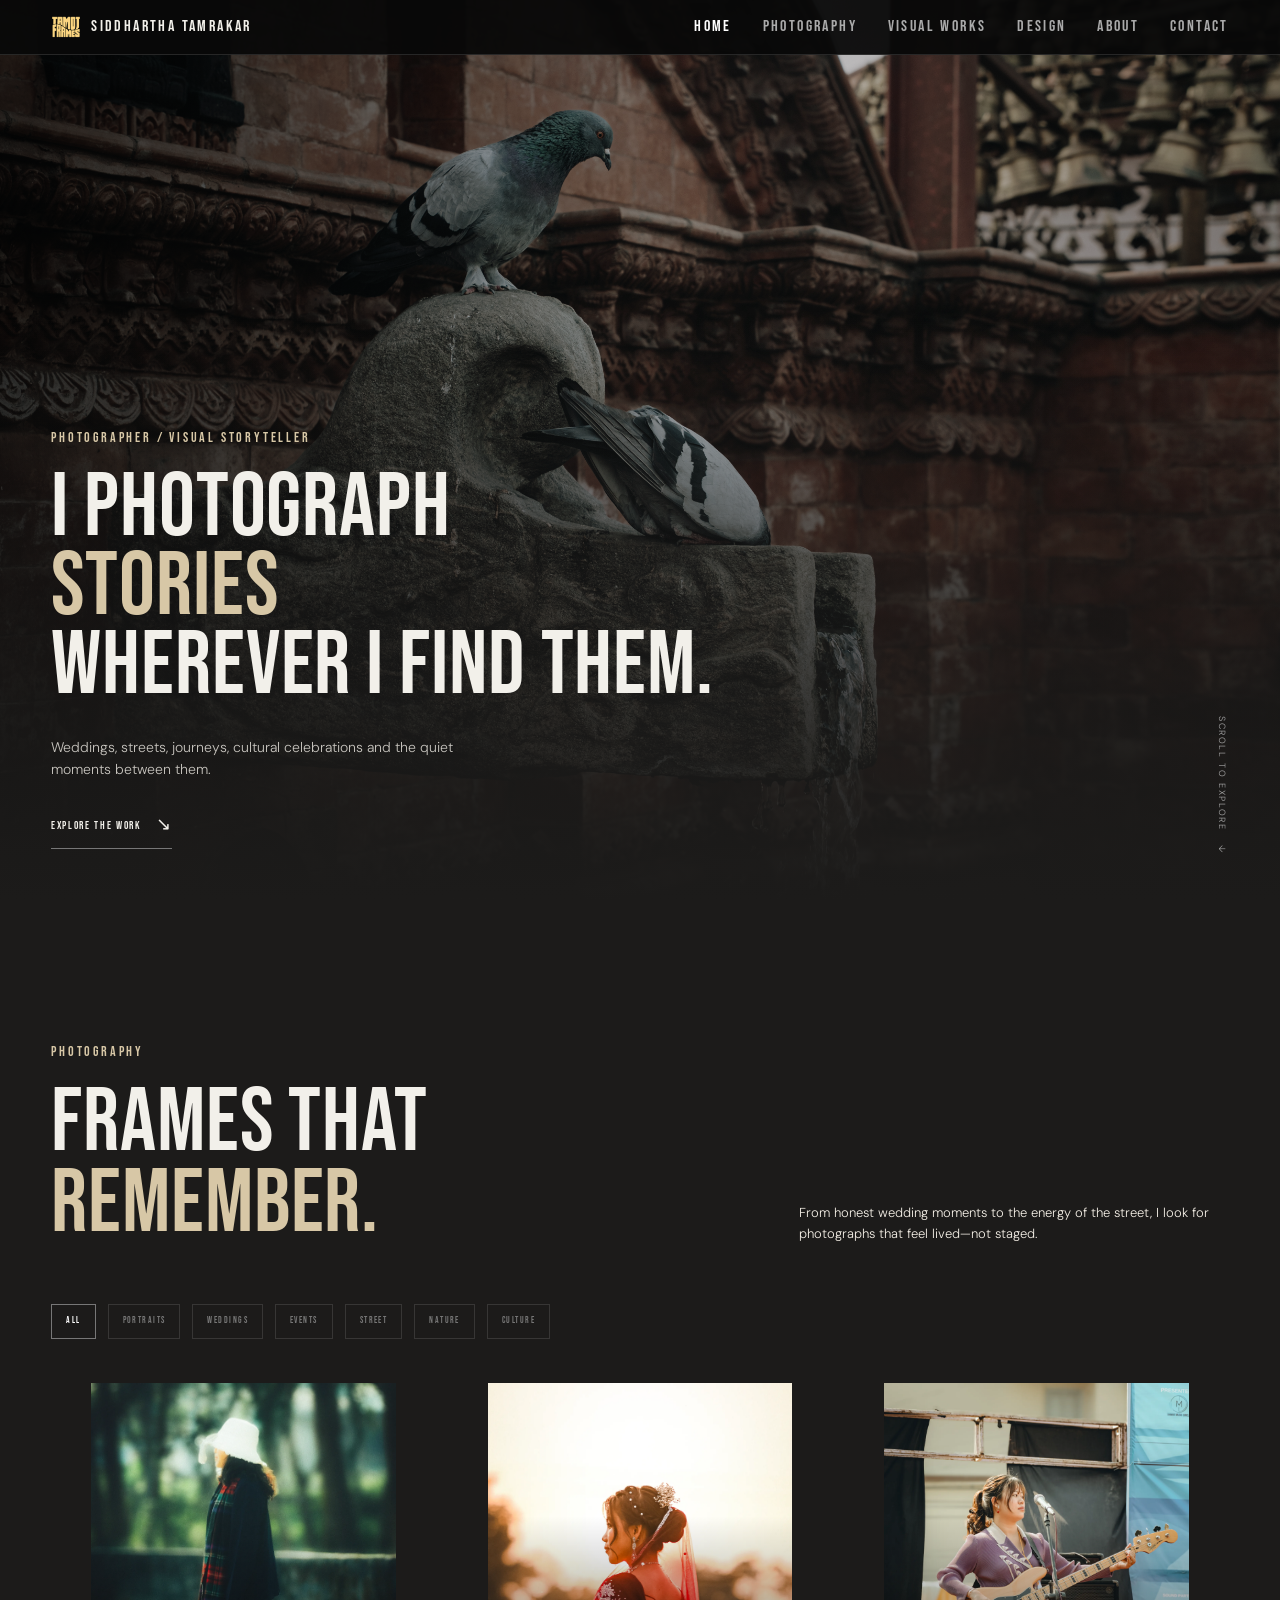
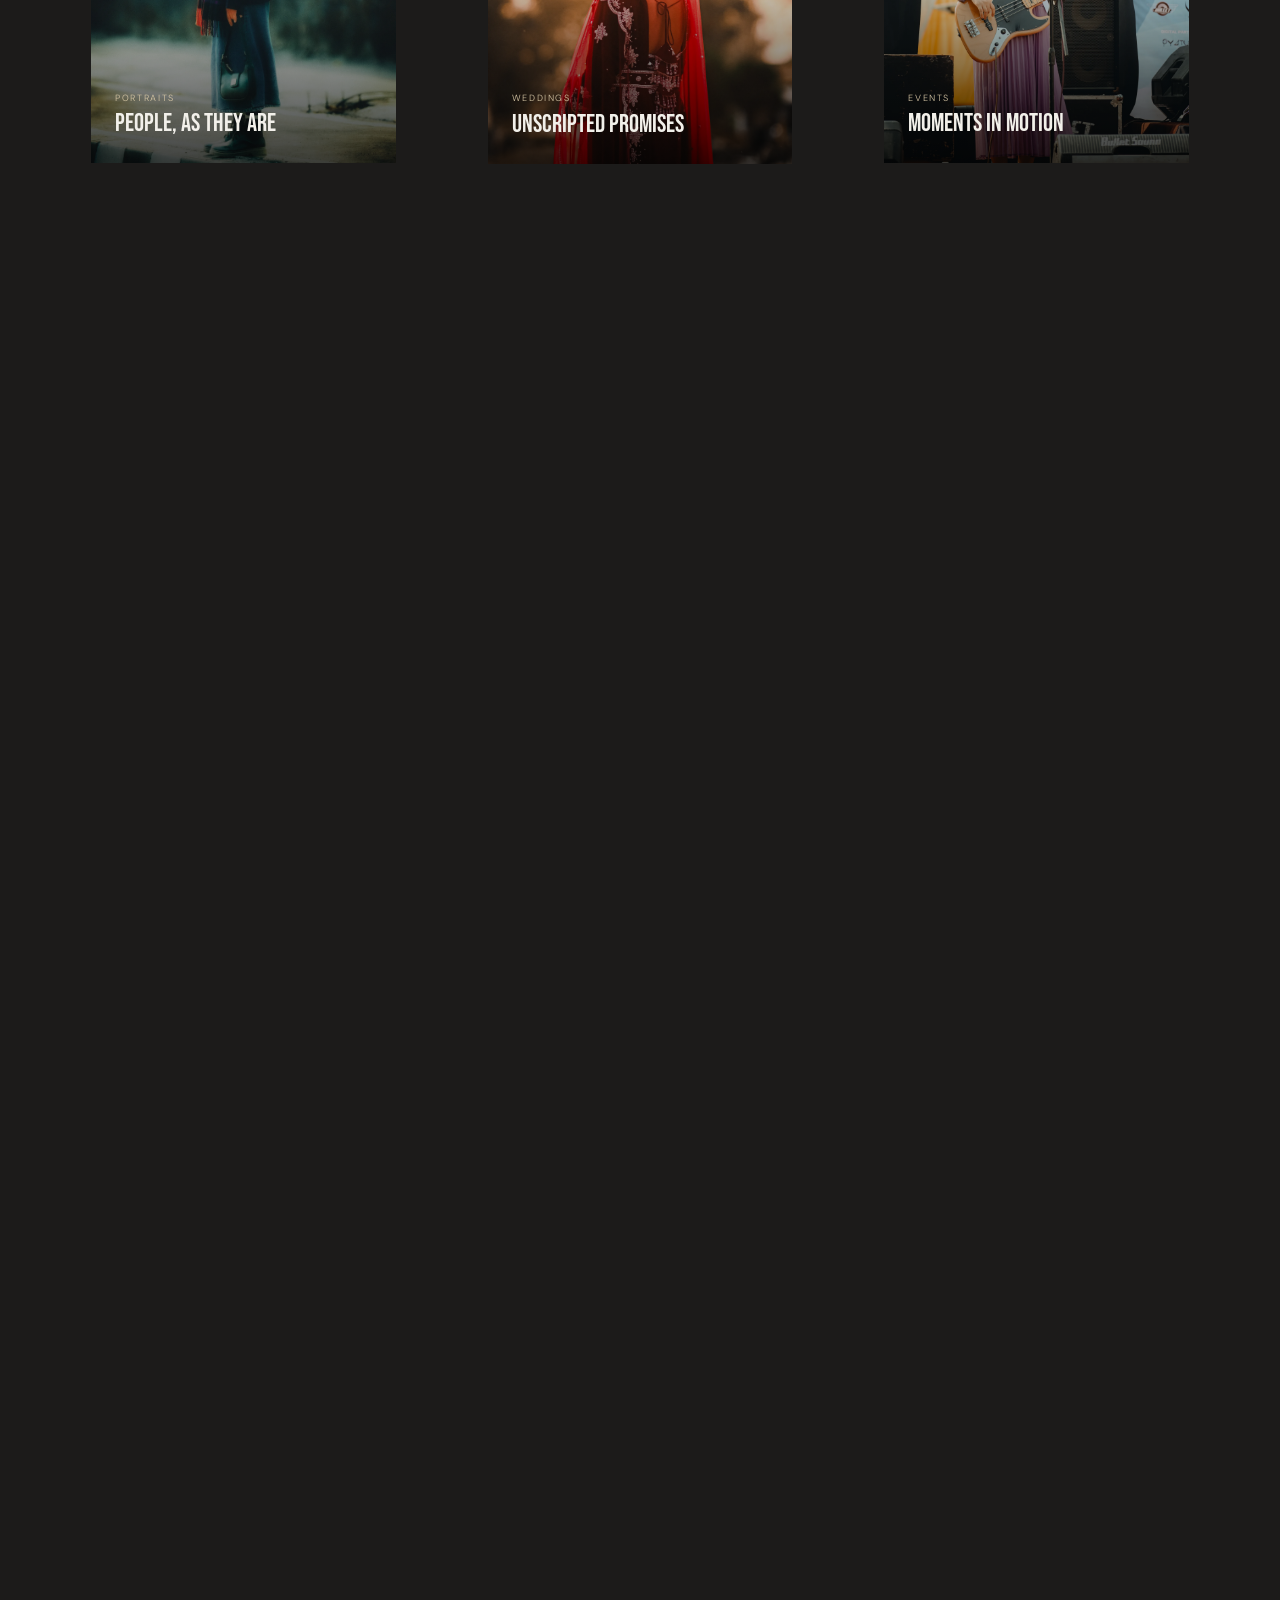
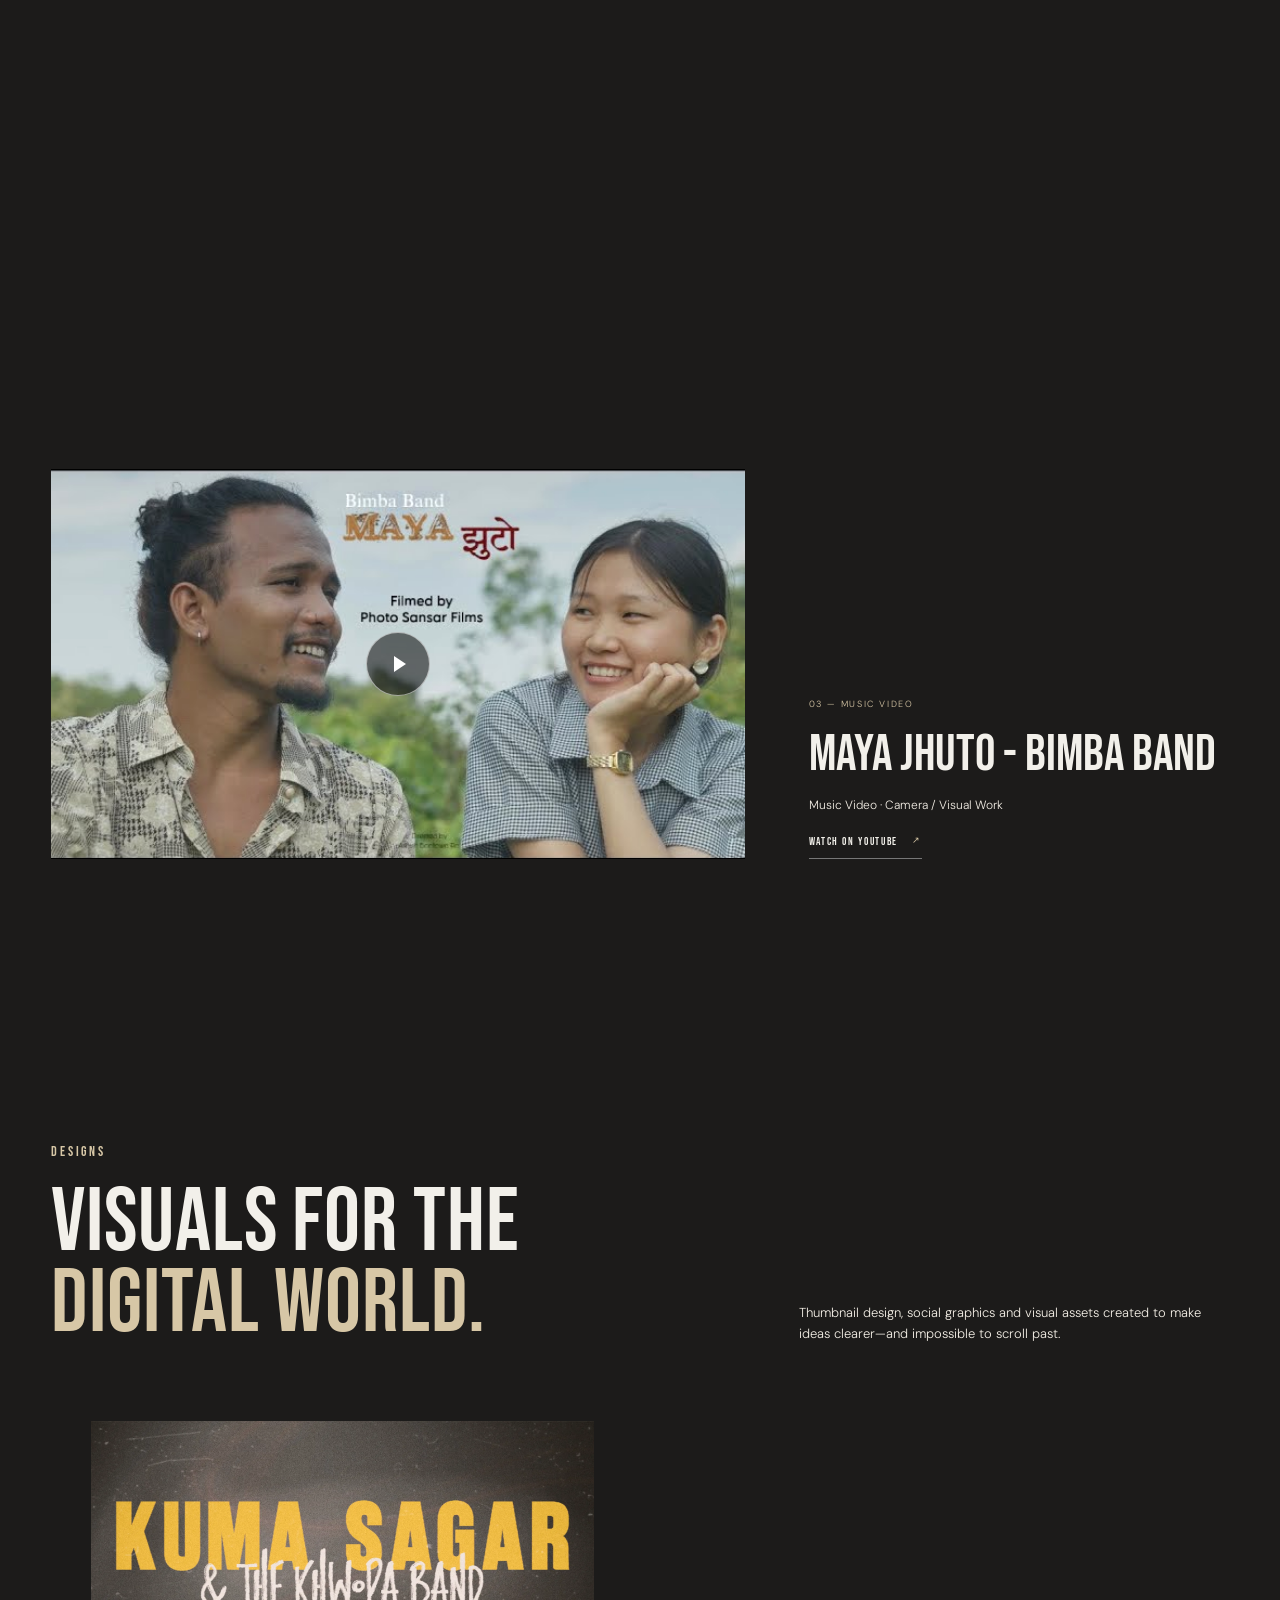
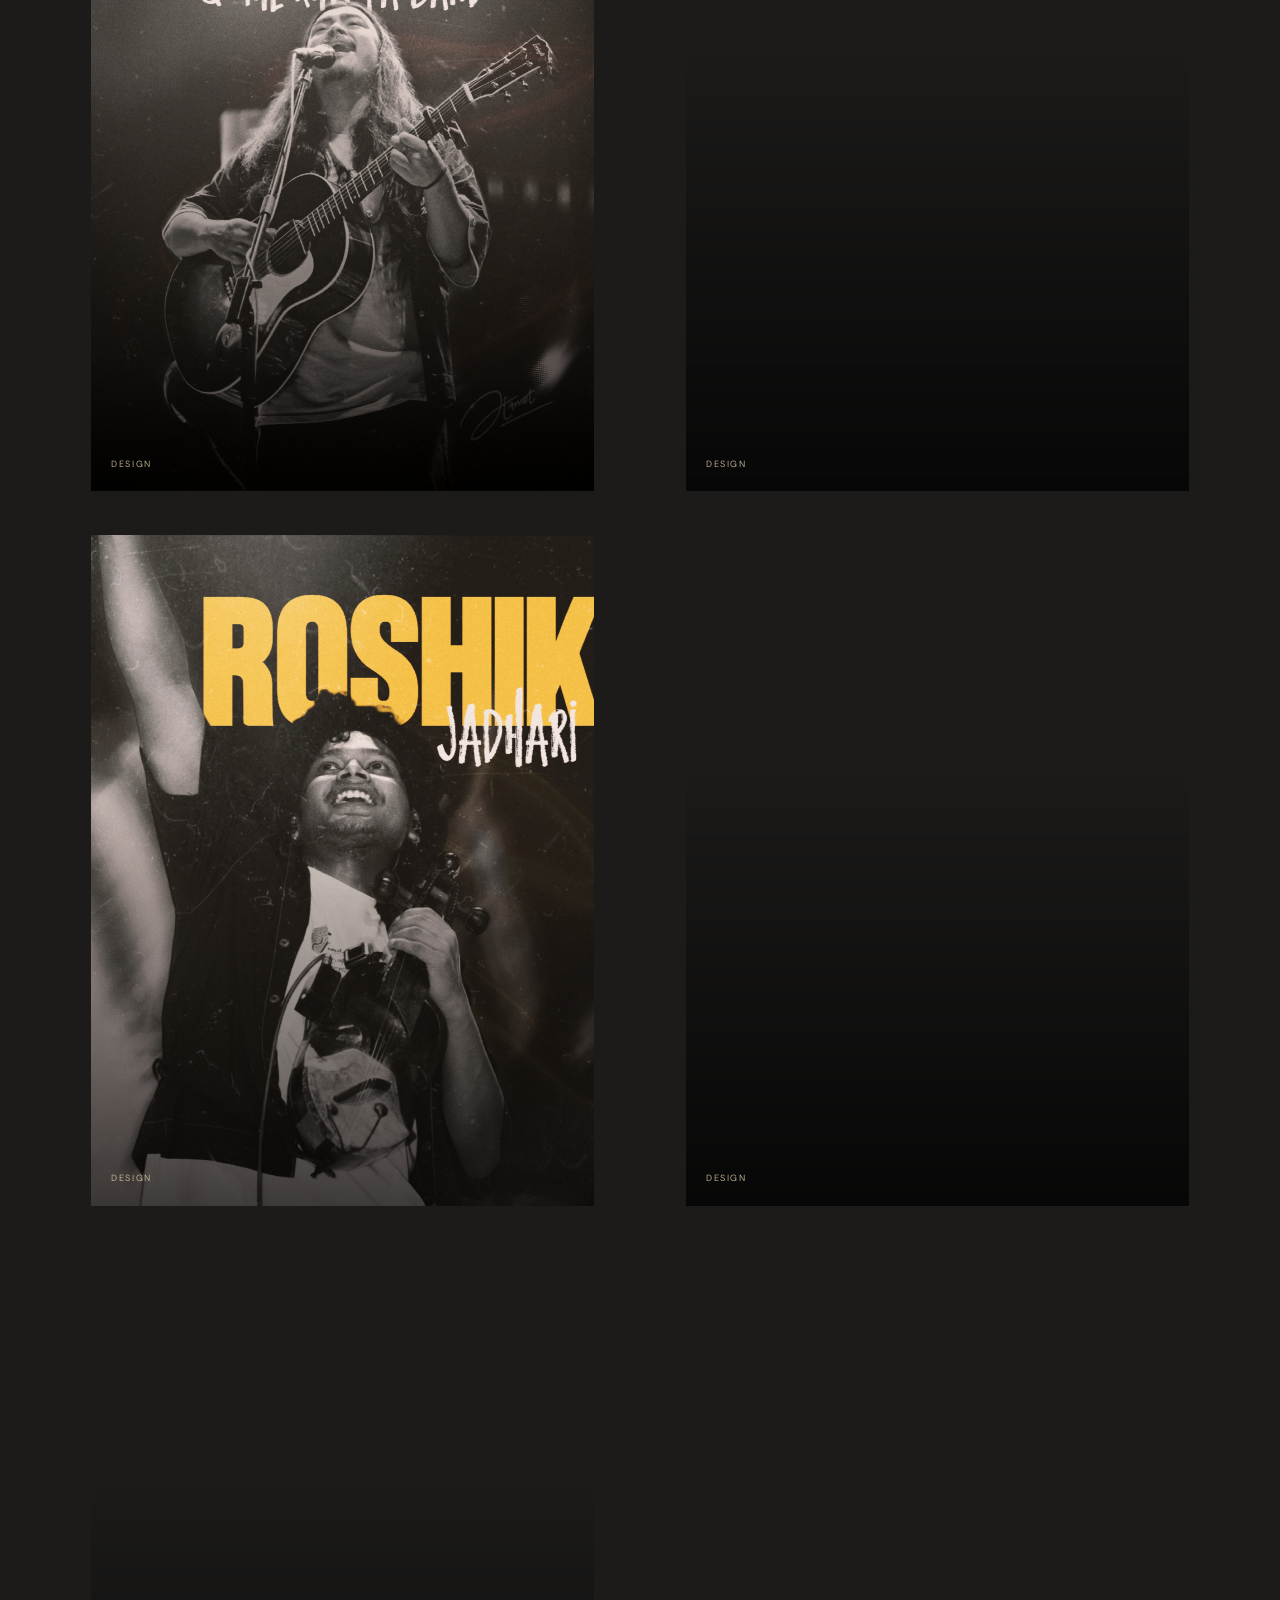
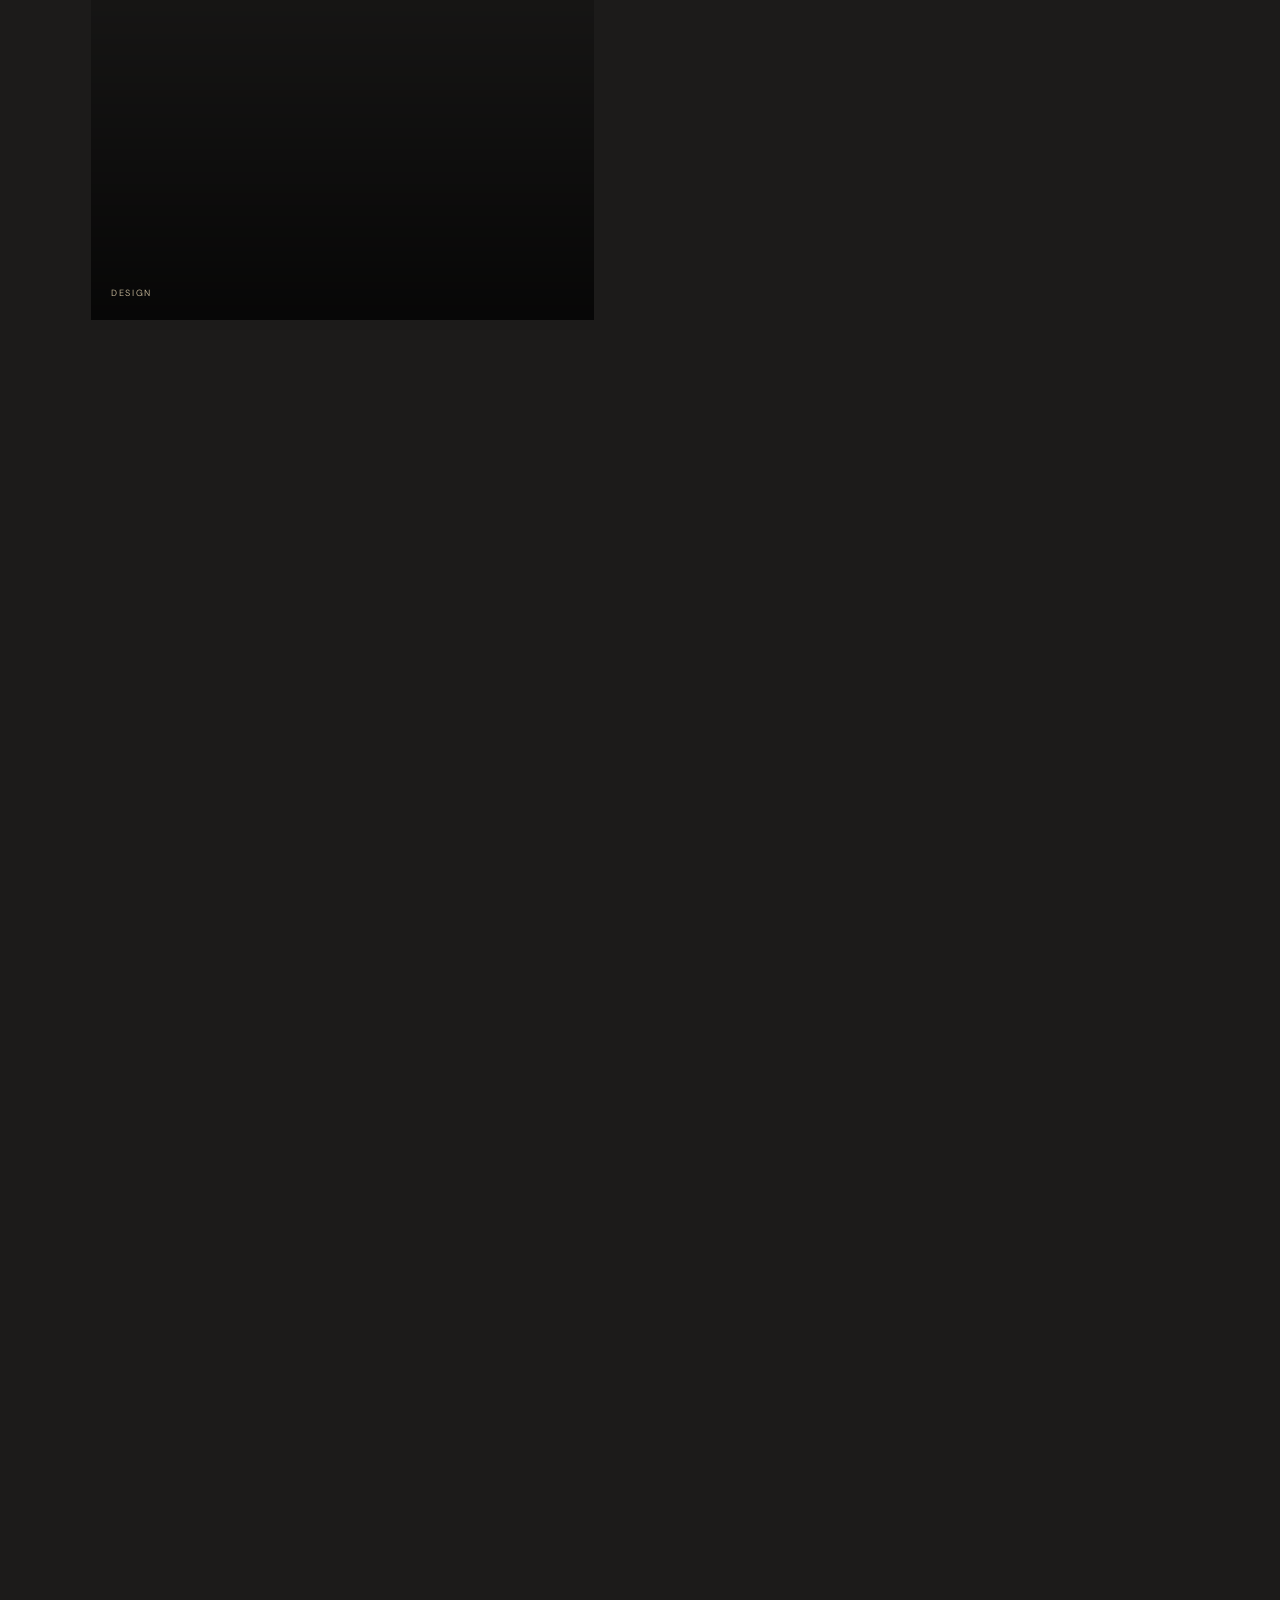
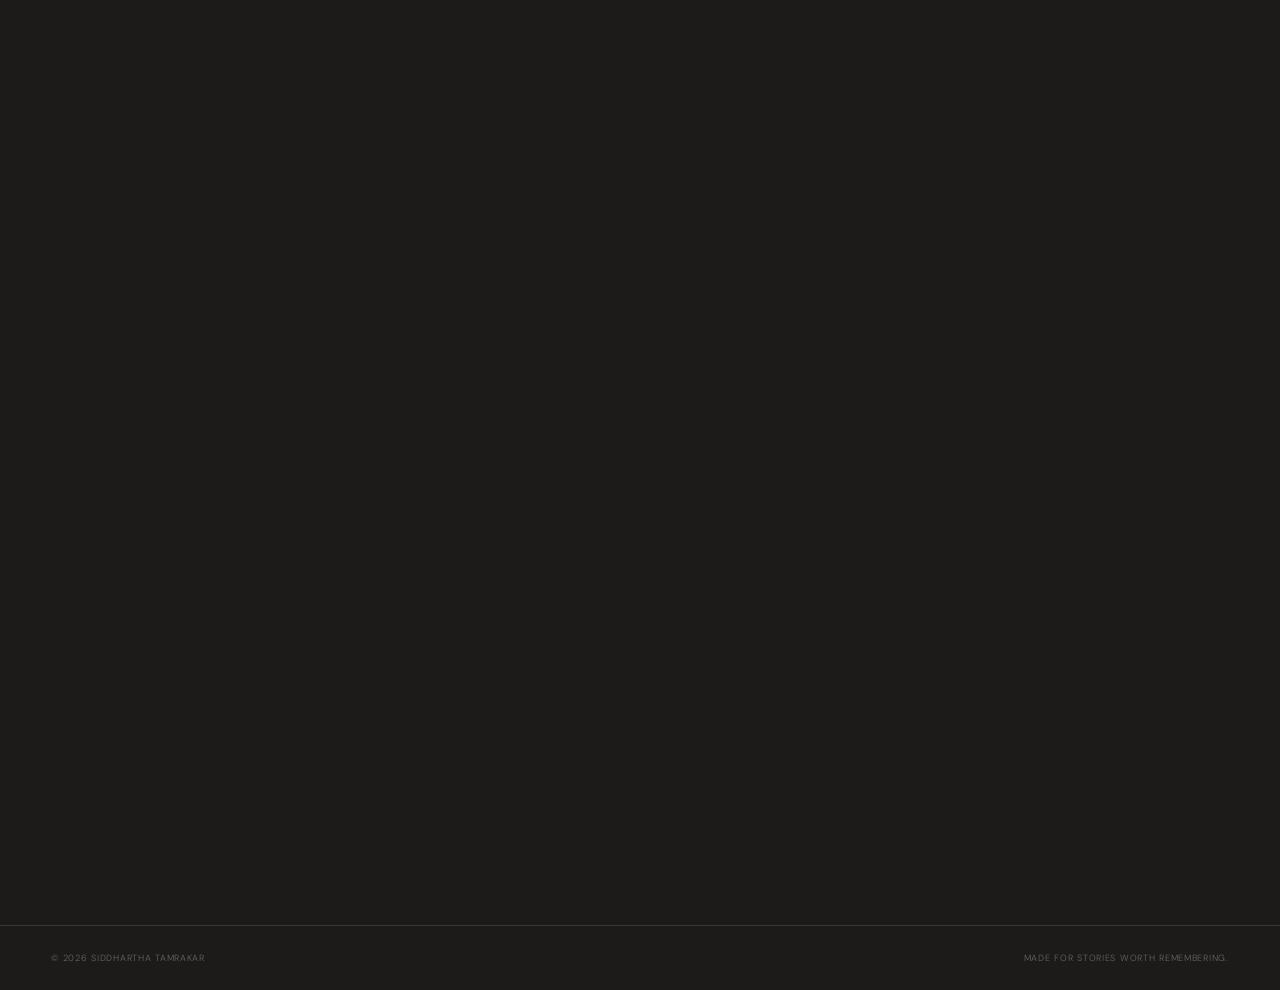
==== commit 9af7617a: "Fix portfolio photo and contact email Co-authored-by: Copilot <223556219+Copilot@users.noreply.githu" ====
--- a/index.html
+++ b/index.html
@@ -82,7 +82,7 @@
           <a class="photo-card-link" href="events.html" aria-label="View events"></a>
         </figure>
         <figure class="photo-card reveal" data-category="street">
-          <img src="assets/images/photography/street/_DSC0012_Original.webp" alt="Street photography">
+          <img src="assets/images/photography/street/DSC03515.webp" alt="Street photography">
           <figcaption><span>STREET</span><strong>Life between moments</strong></figcaption>
           <a class="photo-card-link" href="street.html" aria-label="View street photography"></a>
         </figure>
@@ -206,7 +206,7 @@
         <div class="socials">
           <a href="https://instagram.com/new3ar" target="_blank" rel="noopener noreferrer" aria-label="Personal Instagram">Personal Instagram</a>
           <a href="https://www.instagram.com/tamotframes/" target="_blank" rel="noopener noreferrer" aria-label="Tamot frames Instagram">Tamot Frames Instagram</a>
-          <a href="mailto:tamotsiddharth99@gmail.com?subject=Portfolio%20Inquiry&body=Hello%20Siddhartha%2C%0A%0AI%20would%20like%20to%20discuss%20a%20photo%20or%20design%20project.%0A%0A" aria-label="GMAIL">GMAIL</a>
+          <a href="https://mail.google.com/mail/?view=cm&amp;fs=1&amp;to=tamotframes2026%40gmail.com&amp;su=Portfolio%20Inquiry&amp;body=Hello%20Siddhartha%2C%0A%0AI%20would%20like%20to%20discuss%20a%20photo%20or%20design%20project.%0A%0A" target="_blank" rel="noopener noreferrer" aria-label="Email tamotframes2026@gmail.com">GMAIL</a>
           <a href="https://www.youtube.com/@New3ar" target="_blank" rel="noopener noreferrer" aria-label="YouTube">YouTube</a>
         </div>
       </div>
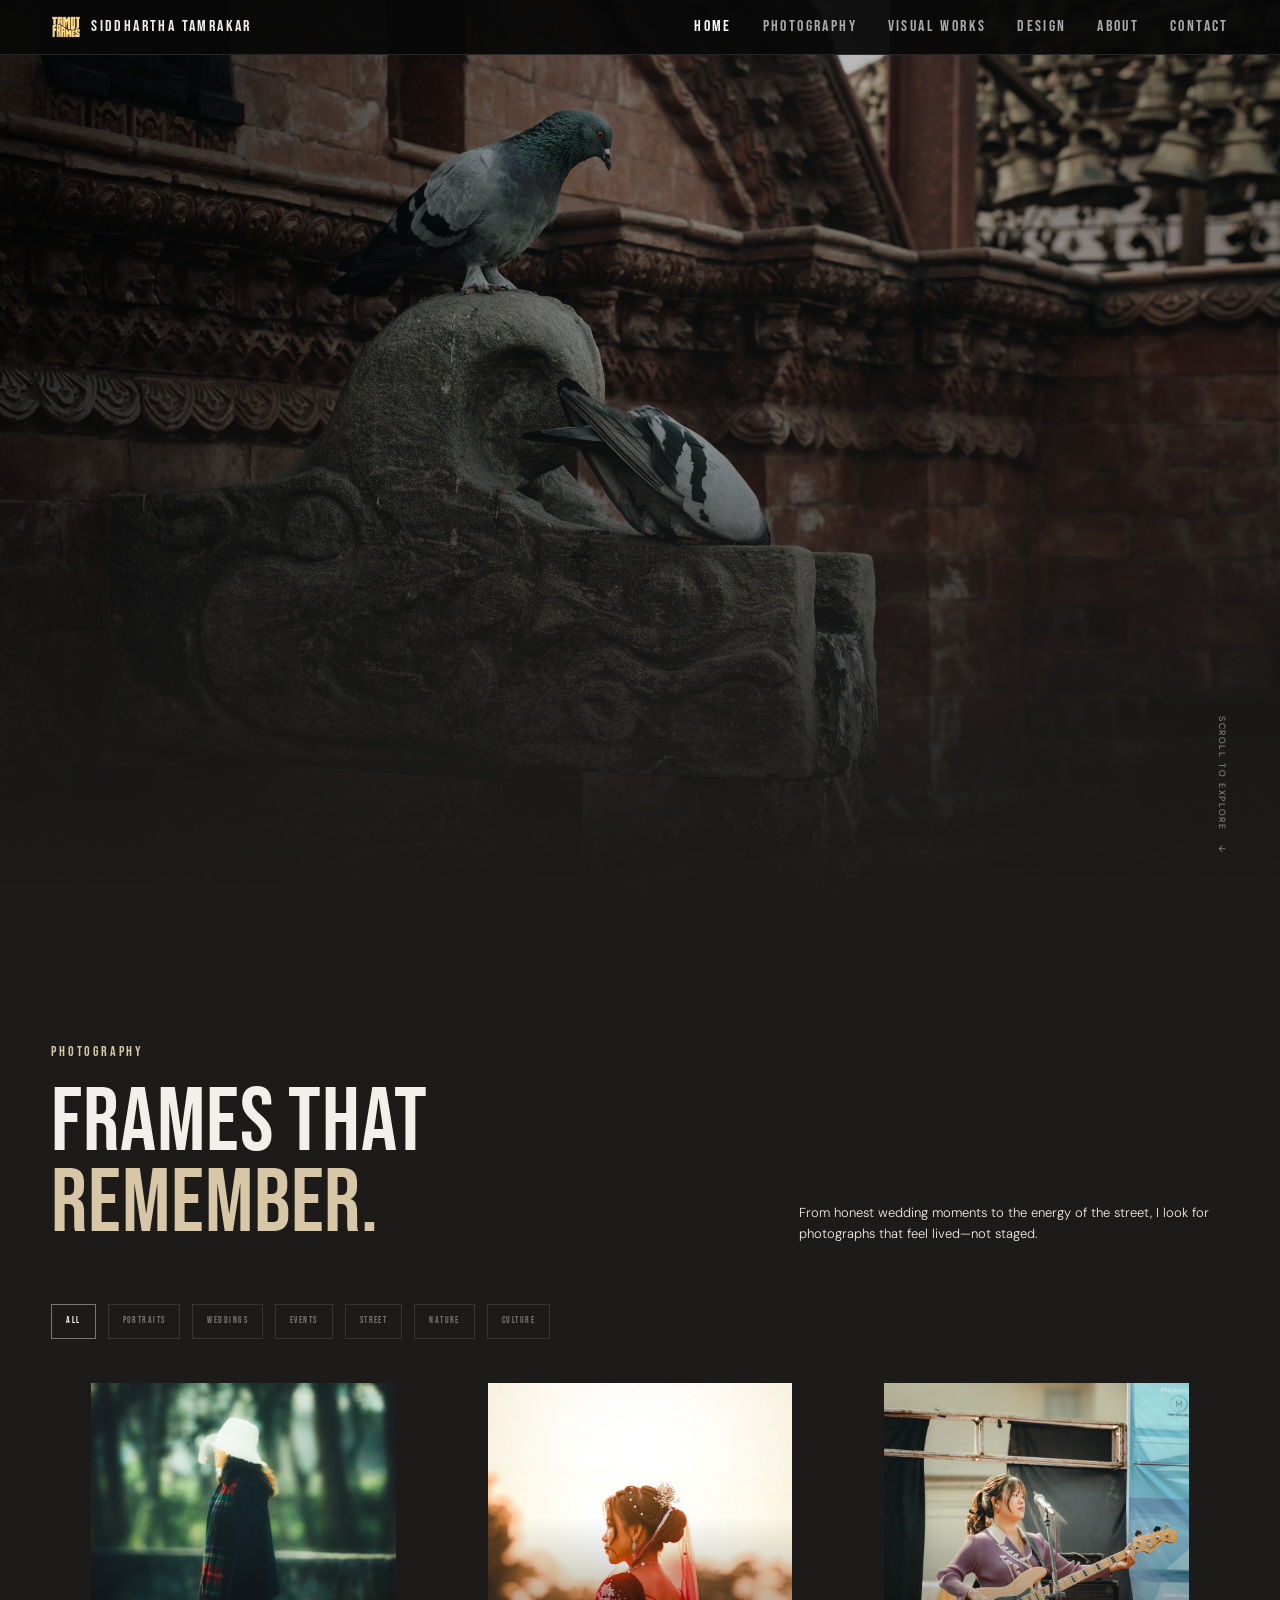
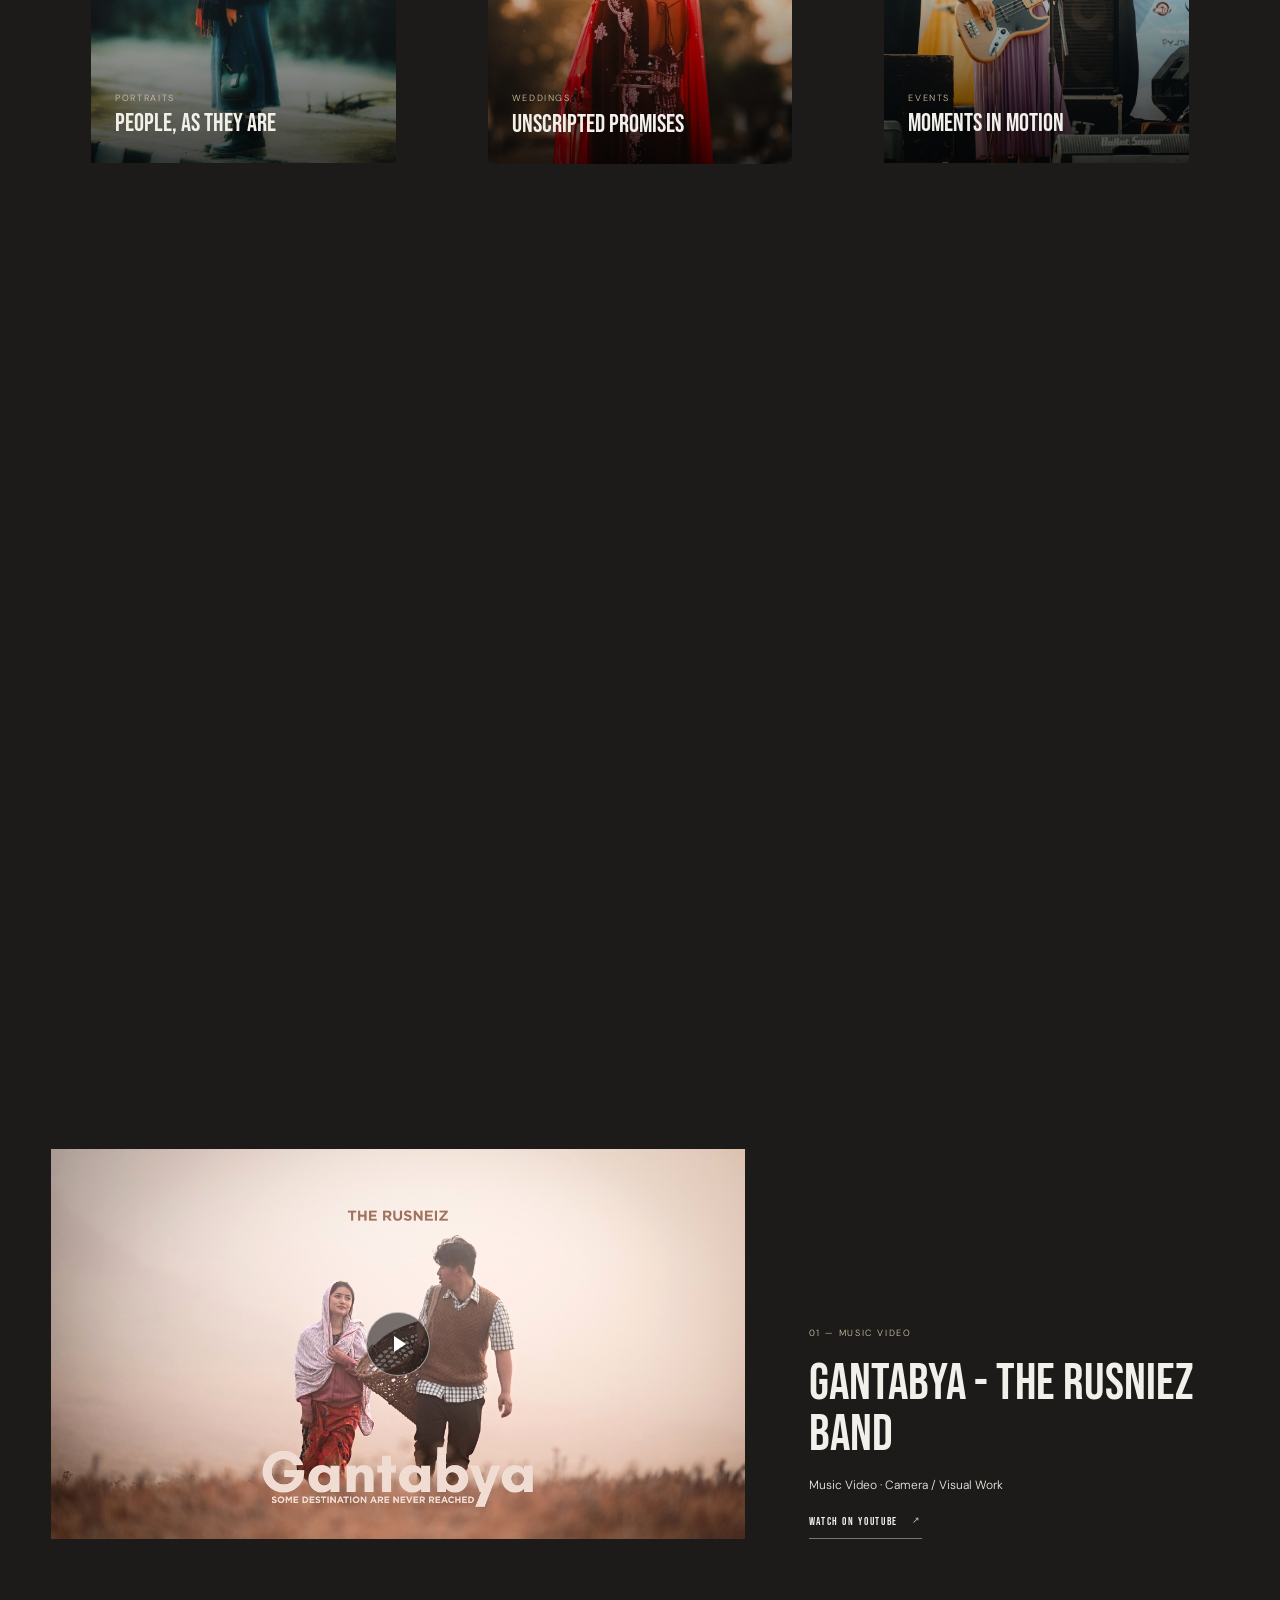
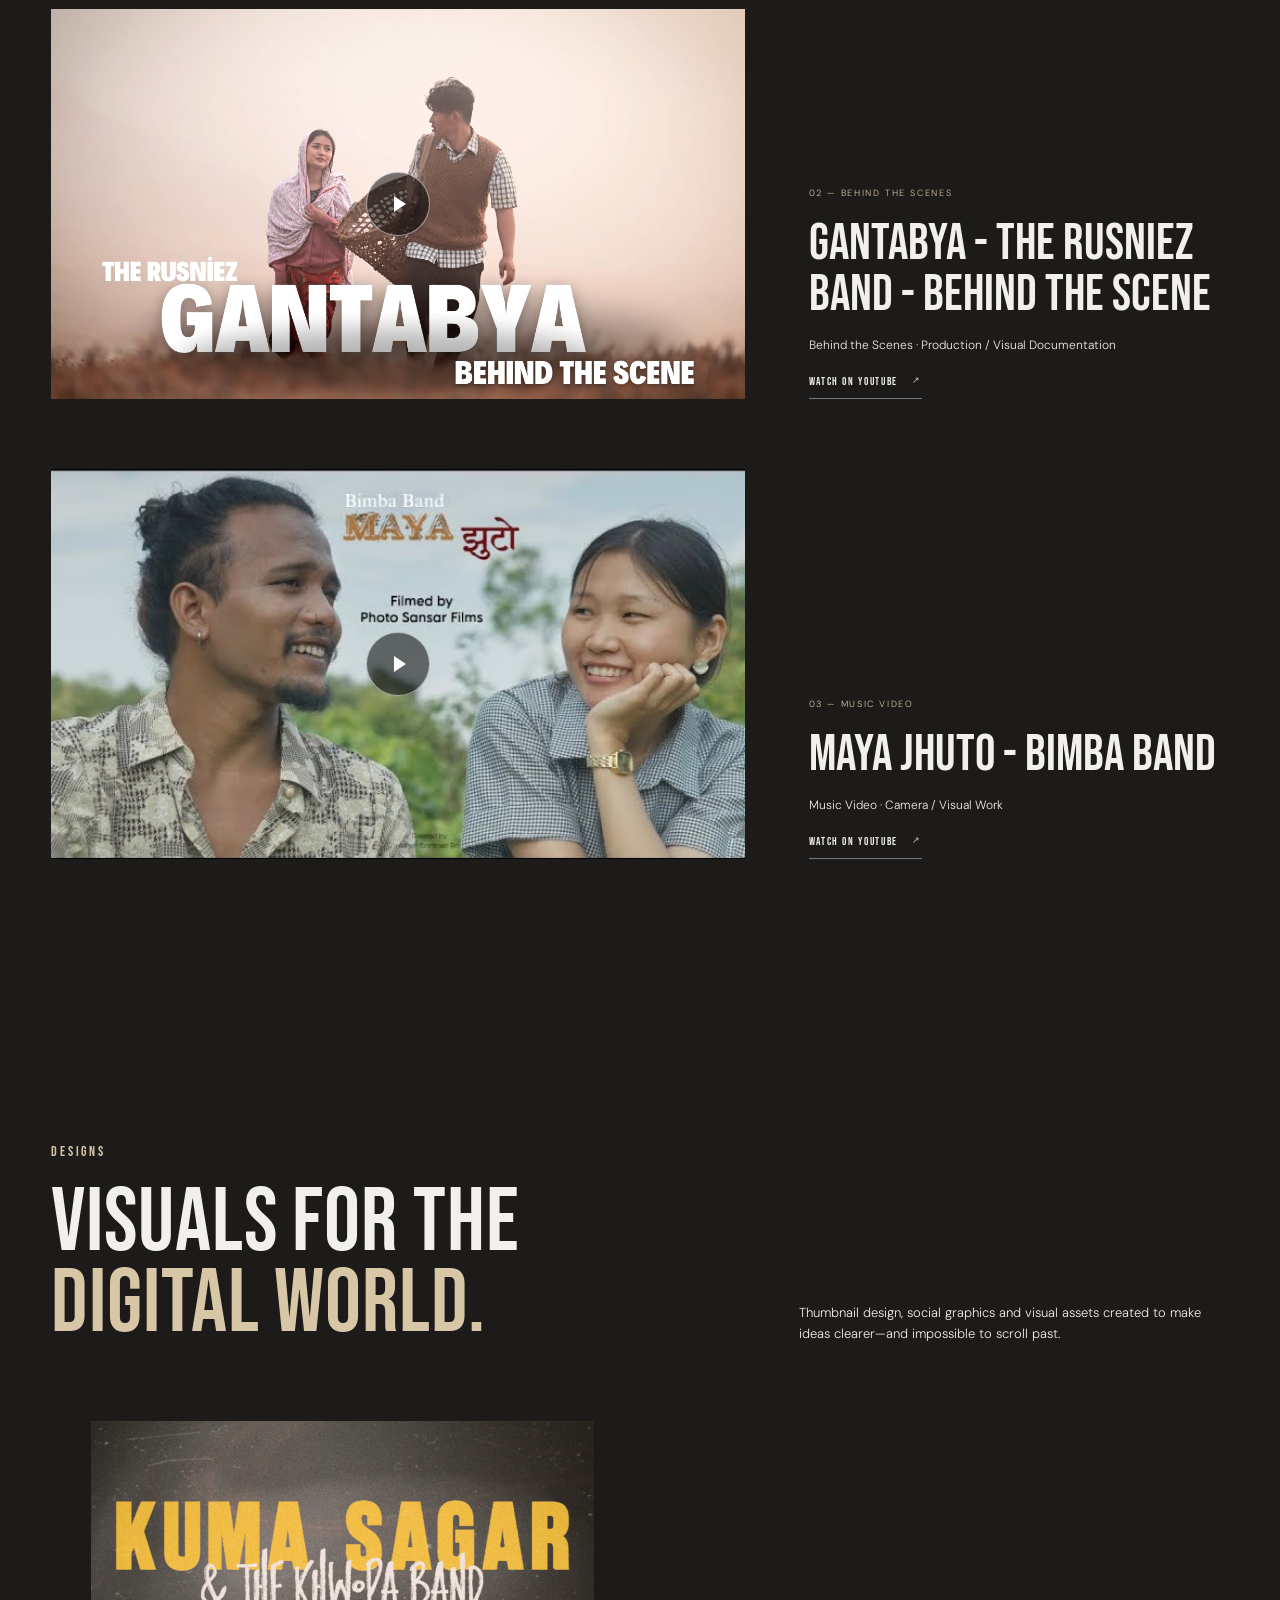
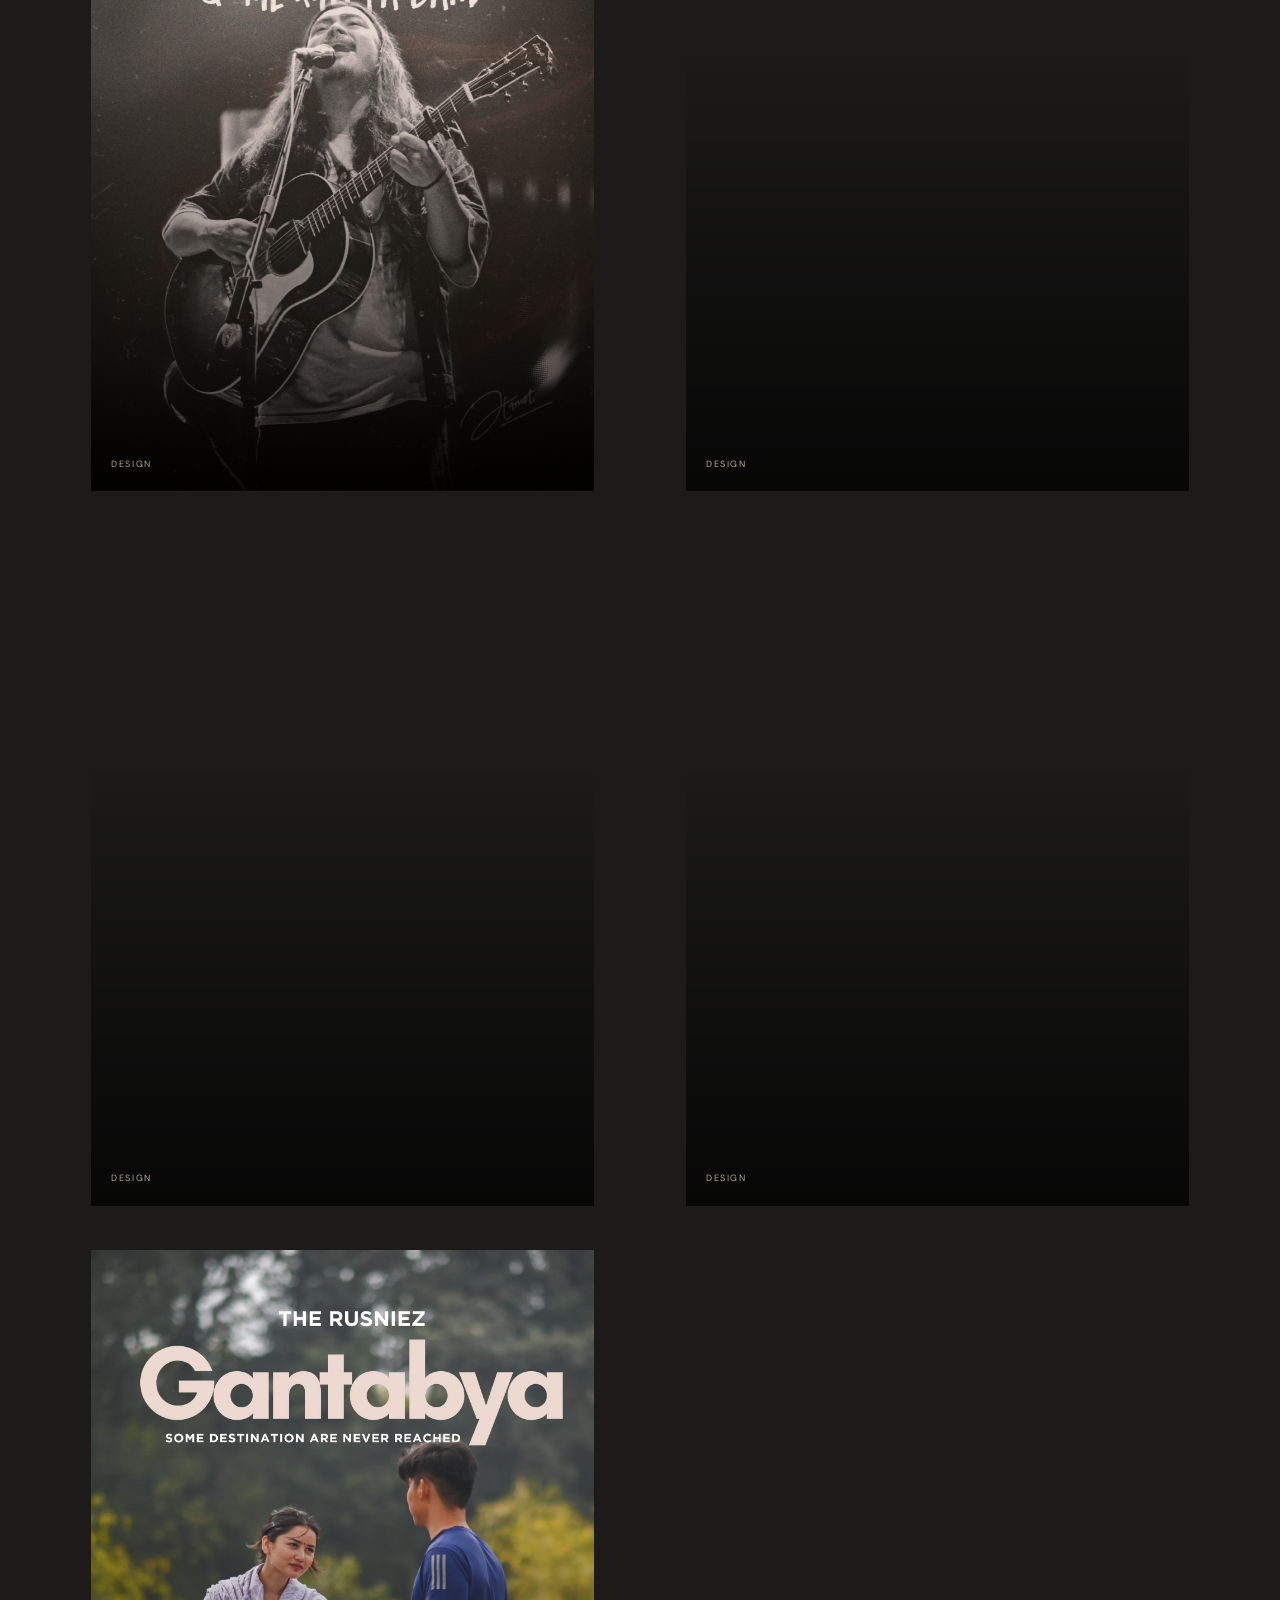
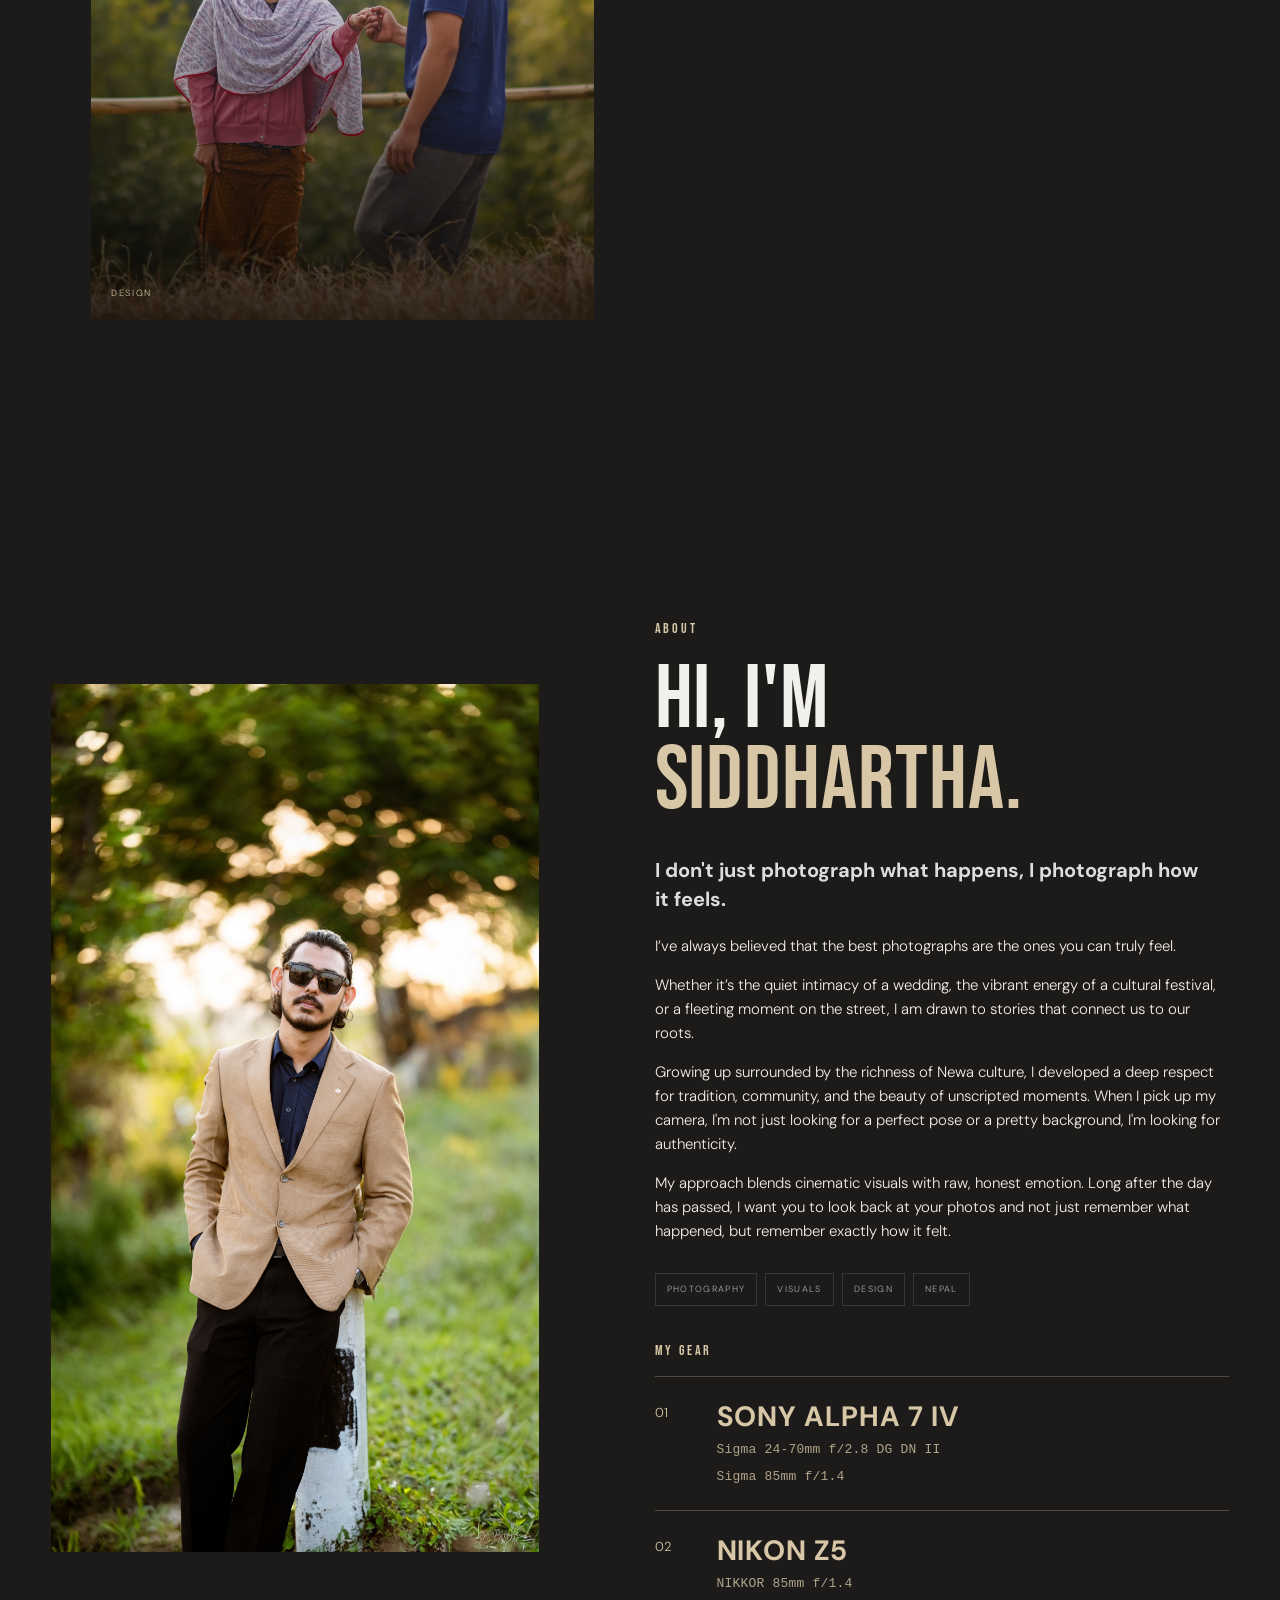
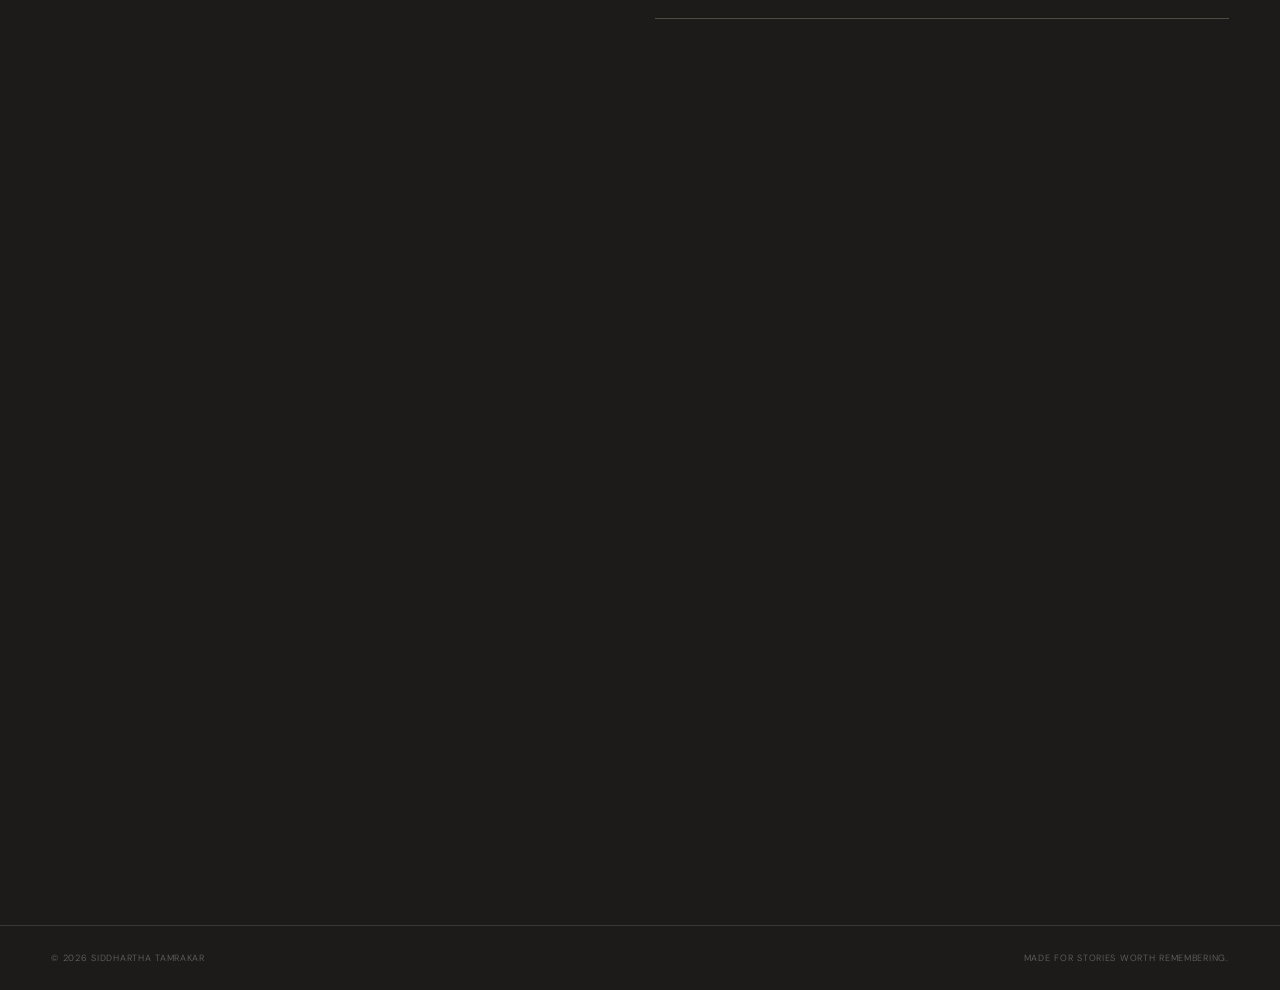
==== commit c4876a8c: "Fix mobile email and publish street photo Co-authored-by: Copilot <223556219+Copilot@users.noreply.g" ====
--- a/index.html
+++ b/index.html
@@ -82,7 +82,7 @@
           <a class="photo-card-link" href="events.html" aria-label="View events"></a>
         </figure>
         <figure class="photo-card reveal" data-category="street">
-          <img src="assets/images/photography/street/DSC03515.webp" alt="Street photography">
+          <img src="assets/images/photography/street/himalayan-blood-kickboxing.png" alt="Himalayan Blood kickboxing event">
           <figcaption><span>STREET</span><strong>Life between moments</strong></figcaption>
           <a class="photo-card-link" href="street.html" aria-label="View street photography"></a>
         </figure>
@@ -206,7 +206,7 @@
         <div class="socials">
           <a href="https://instagram.com/new3ar" target="_blank" rel="noopener noreferrer" aria-label="Personal Instagram">Personal Instagram</a>
           <a href="https://www.instagram.com/tamotframes/" target="_blank" rel="noopener noreferrer" aria-label="Tamot frames Instagram">Tamot Frames Instagram</a>
-          <a href="https://mail.google.com/mail/?view=cm&amp;fs=1&amp;to=tamotframes2026%40gmail.com&amp;su=Portfolio%20Inquiry&amp;body=Hello%20Siddhartha%2C%0A%0AI%20would%20like%20to%20discuss%20a%20photo%20or%20design%20project.%0A%0A" target="_blank" rel="noopener noreferrer" aria-label="Email tamotframes2026@gmail.com">GMAIL</a>
+          <a href="mailto:tamotframes2026@gmail.com?subject=Portfolio%20Inquiry&amp;body=Hello%20Siddhartha%2C%0A%0AI%20would%20like%20to%20discuss%20a%20photo%20or%20design%20project.%0A%0A" data-desktop-href="https://mail.google.com/mail/?view=cm&amp;fs=1&amp;to=tamotframes2026%40gmail.com&amp;su=Portfolio%20Inquiry&amp;body=Hello%20Siddhartha%2C%0A%0AI%20would%20like%20to%20discuss%20a%20photo%20or%20design%20project.%0A%0A" aria-label="Email tamotframes2026@gmail.com">GMAIL</a>
           <a href="https://www.youtube.com/@New3ar" target="_blank" rel="noopener noreferrer" aria-label="YouTube">YouTube</a>
         </div>
       </div>
@@ -218,7 +218,7 @@
     <span>Made for stories worth remembering.</span>
   </footer>
 
-  <script src="gallery-data.js"></script>
-  <script src="script.js"></script>
+  <script src="gallery-data.js?v=2"></script>
+  <script src="script.js?v=2"></script>
 </body>
 </html>
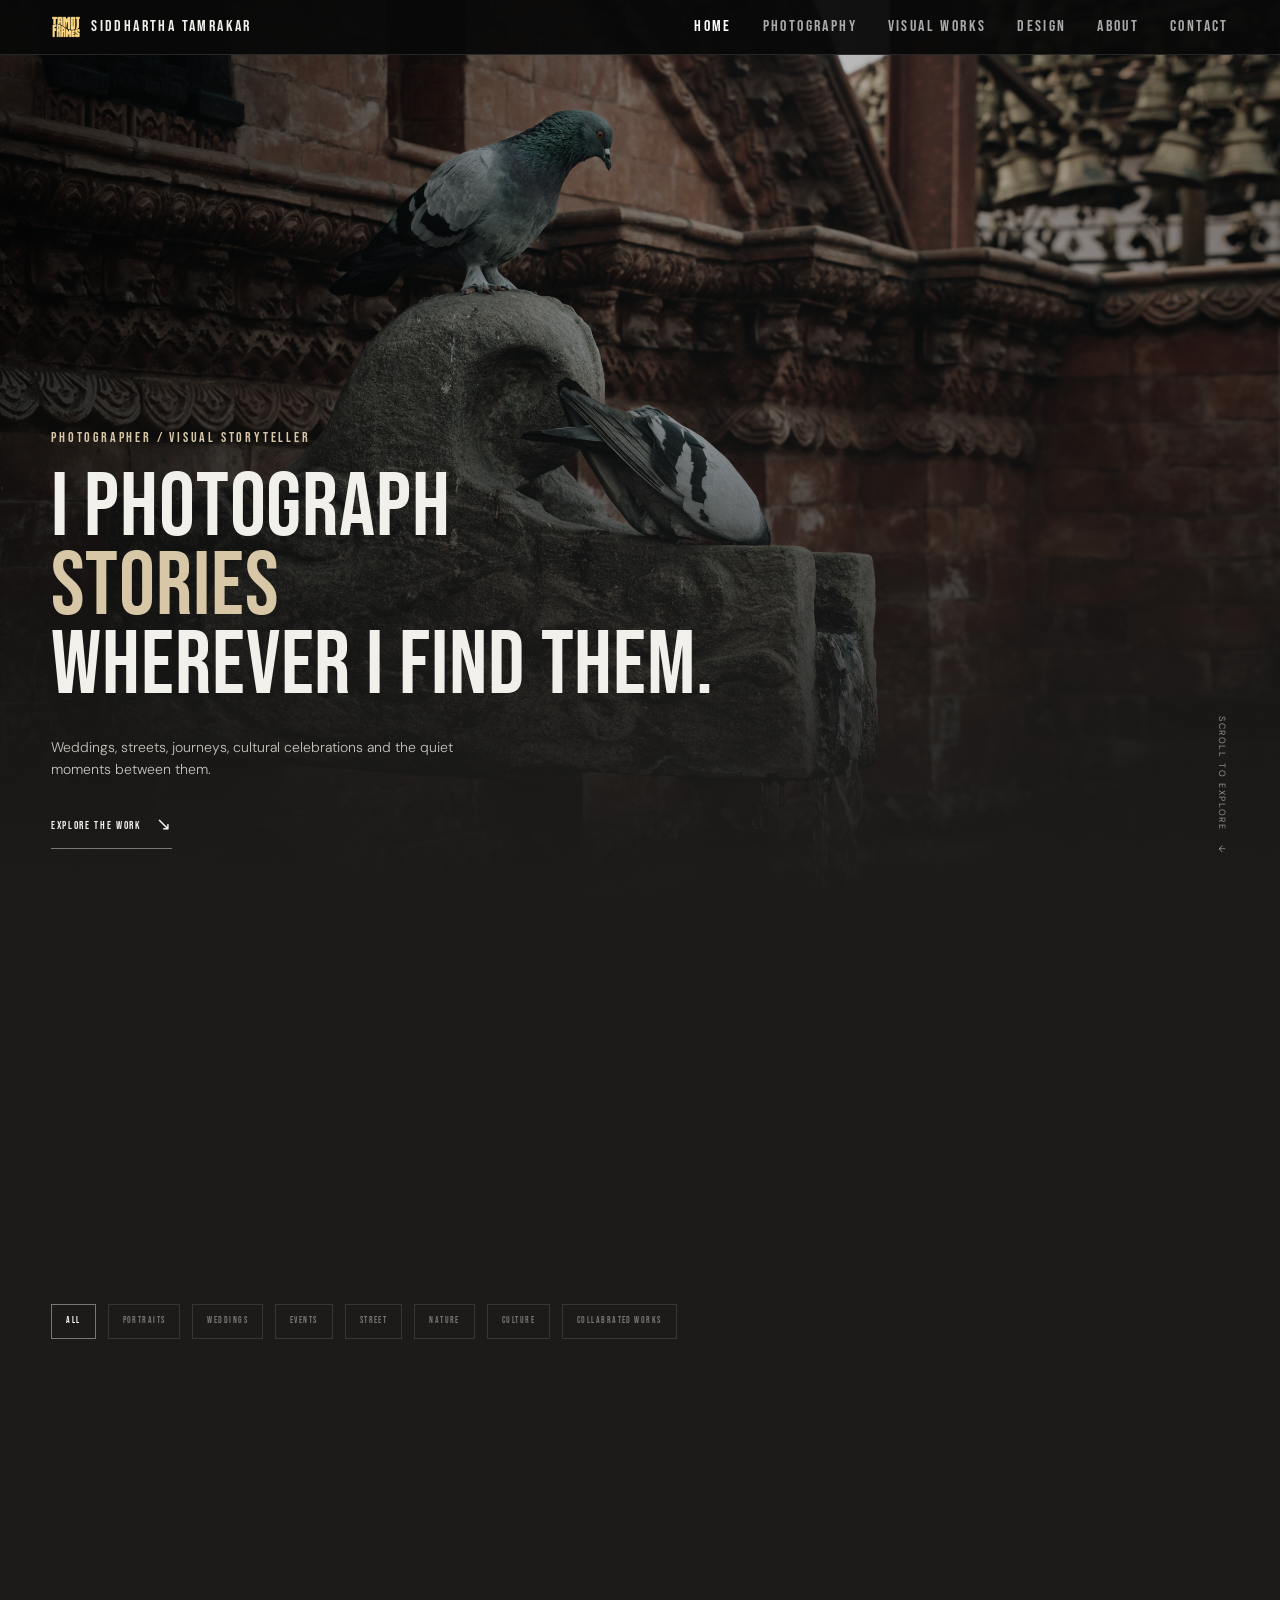
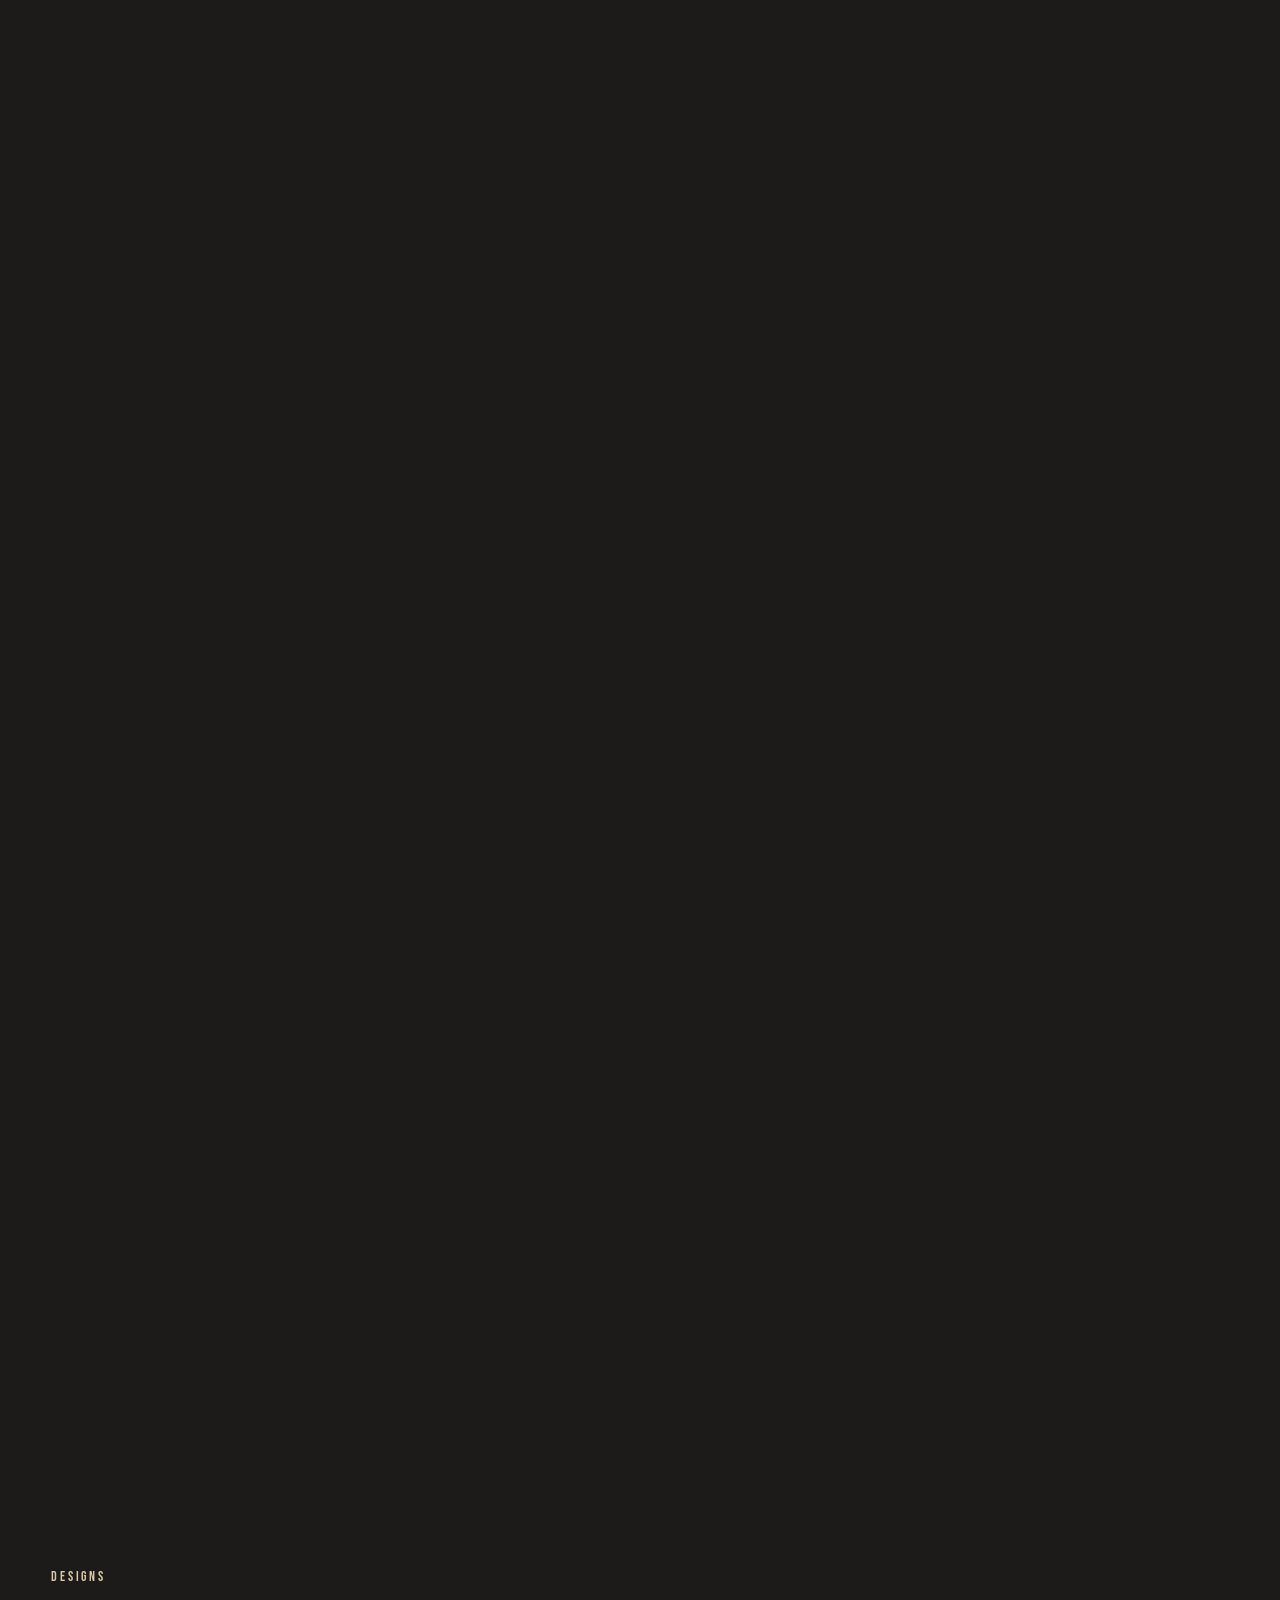
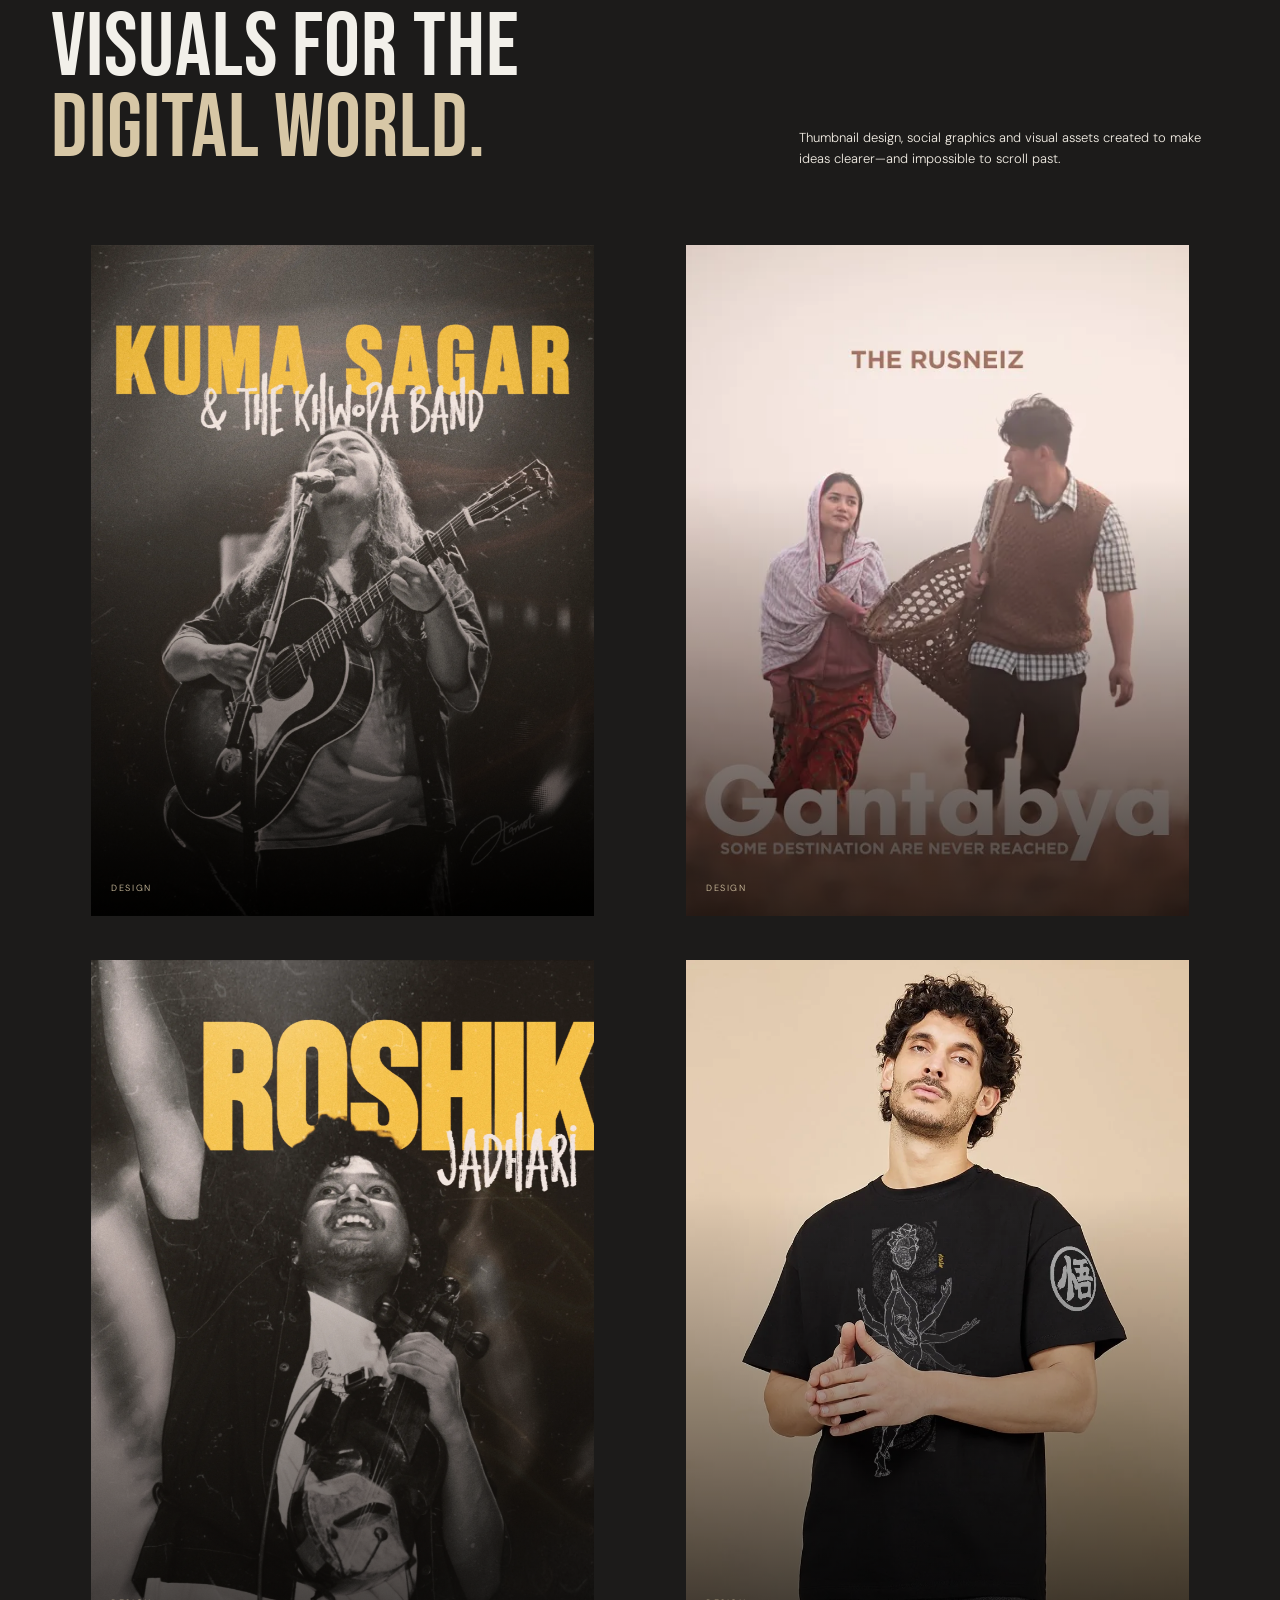
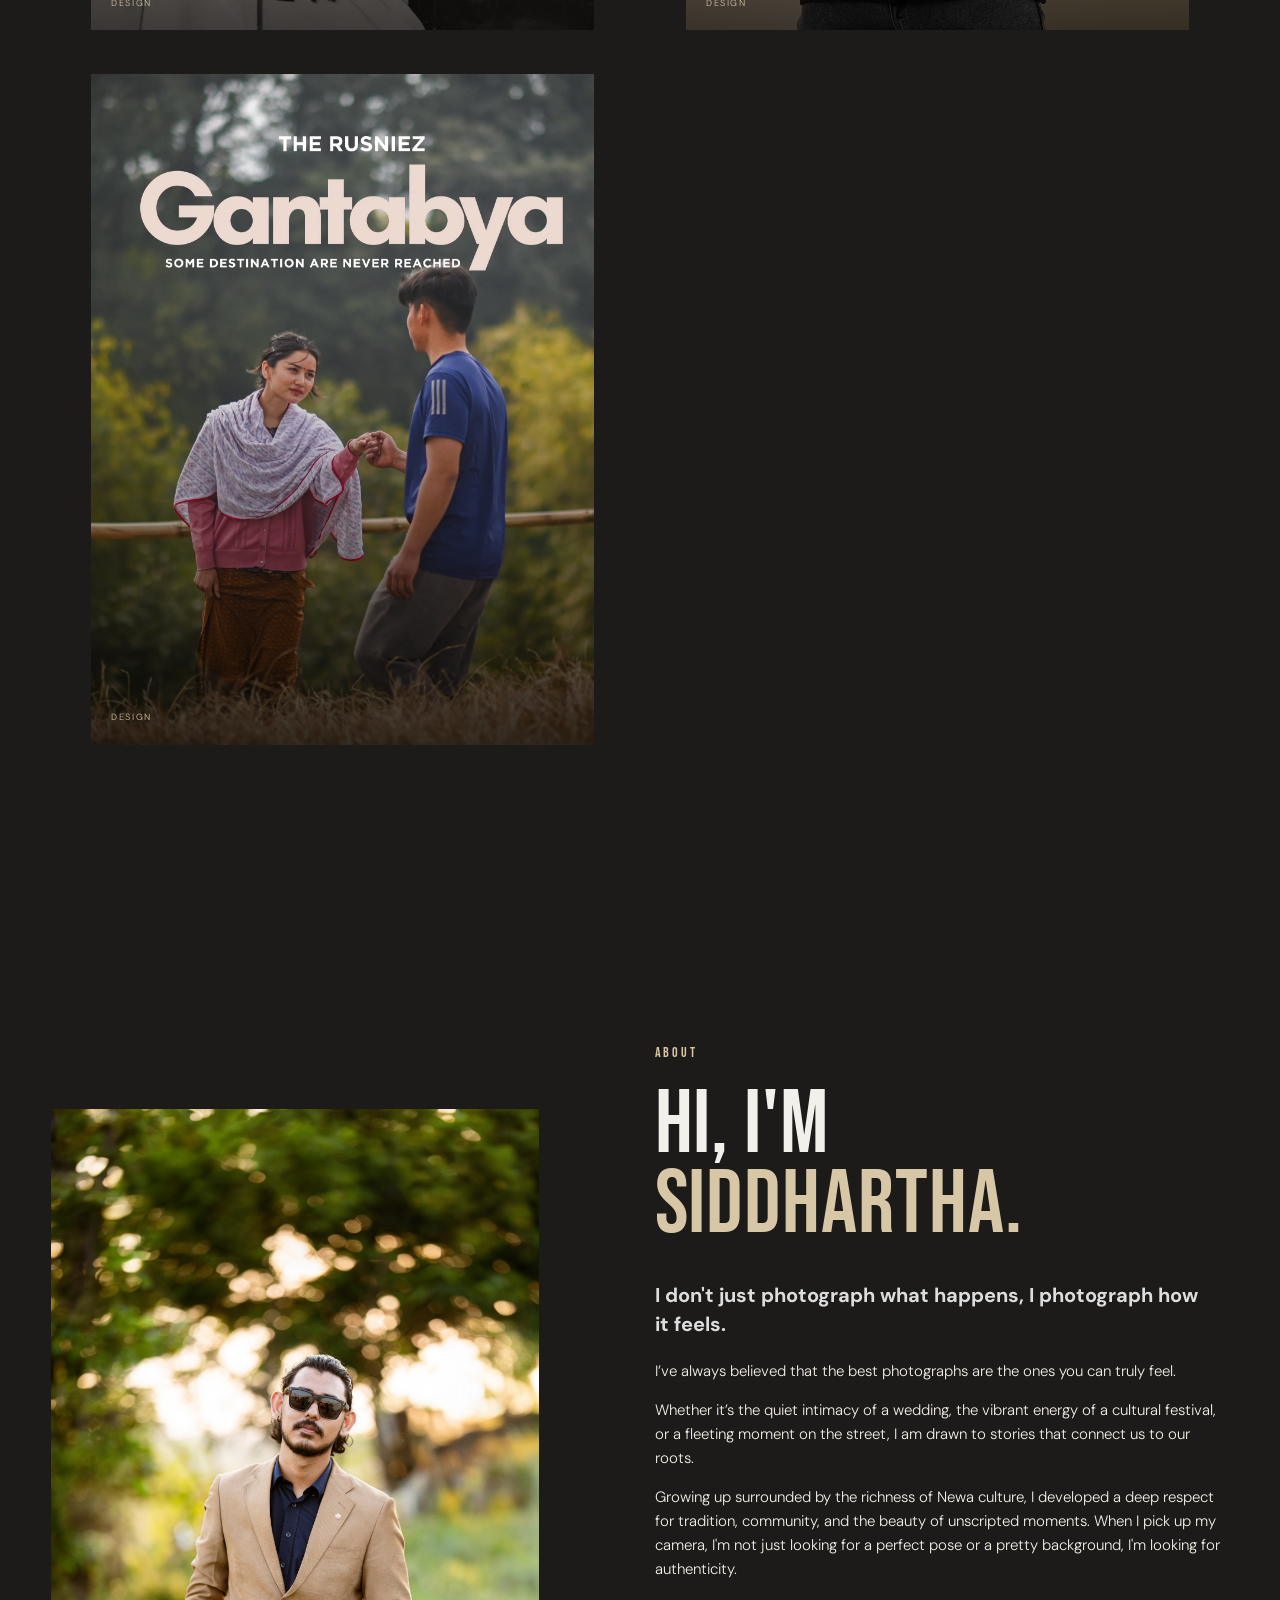
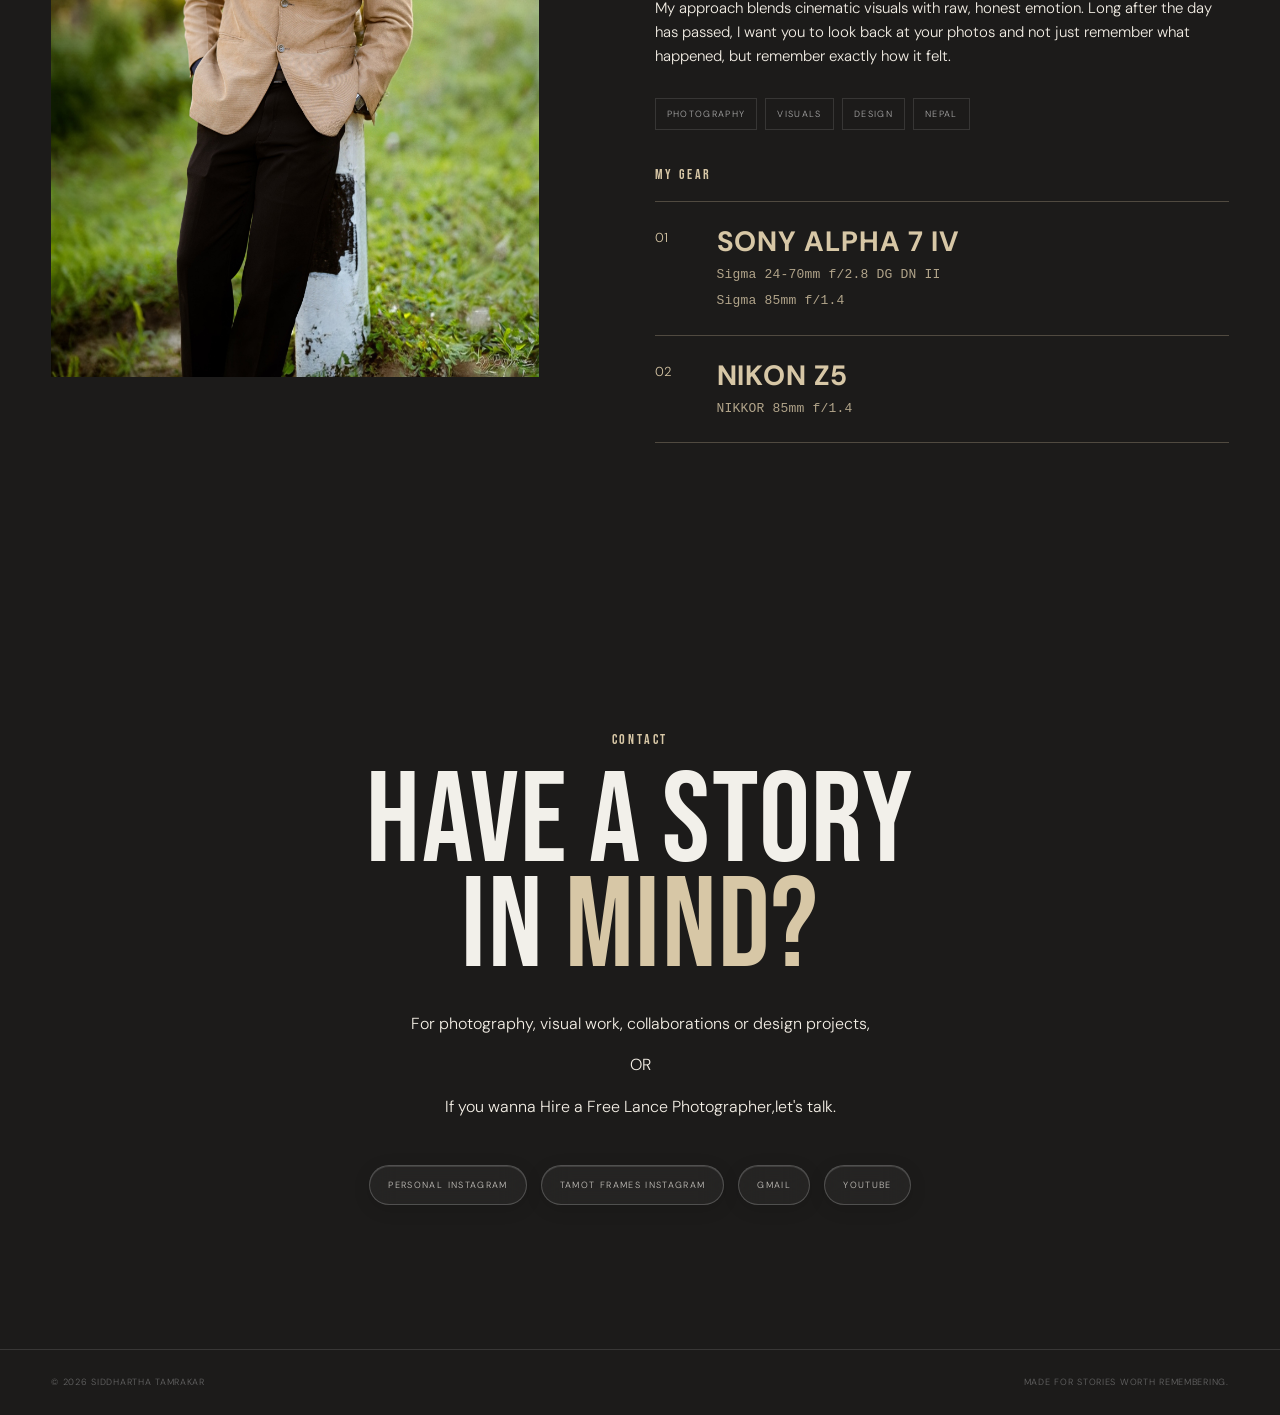
==== commit 4831e67b: "Add collaborated works photography gallery Co-authored-by: Copilot <223556219+Copilot@users.noreply." ====
--- a/index.html
+++ b/index.html
@@ -63,6 +63,7 @@
         <a class="filter" href="street.html">STREET</a>
         <a class="filter" href="nature.html">NATURE</a>
         <a class="filter" href="culture.html">CULTURE</a>
+        <a class="filter" href="collabrated-works.html">COLLABRATED WORKS</a>
       </div>
 
       <div class="photo-grid">
@@ -95,6 +96,11 @@
           <img src="assets/images/photography/culture/INFI7751.webp" alt="Culture photography">
           <figcaption><span>CULTURE</span><strong>Tradition in motion</strong></figcaption>
           <a class="photo-card-link" href="culture.html" aria-label="View culture photography"></a>
+        </figure>
+        <figure class="photo-card reveal" data-category="collabrated-works">
+          <img src="assets/images/photography/collabrated-works/DSC01007.webp" alt="Collaborated photography">
+          <figcaption><span>PHOTOGRAPHY</span><strong>Collabrated Works</strong></figcaption>
+          <a class="photo-card-link" href="collabrated-works.html" aria-label="View Collabrated Works"></a>
         </figure>
       </div>
     </section>
